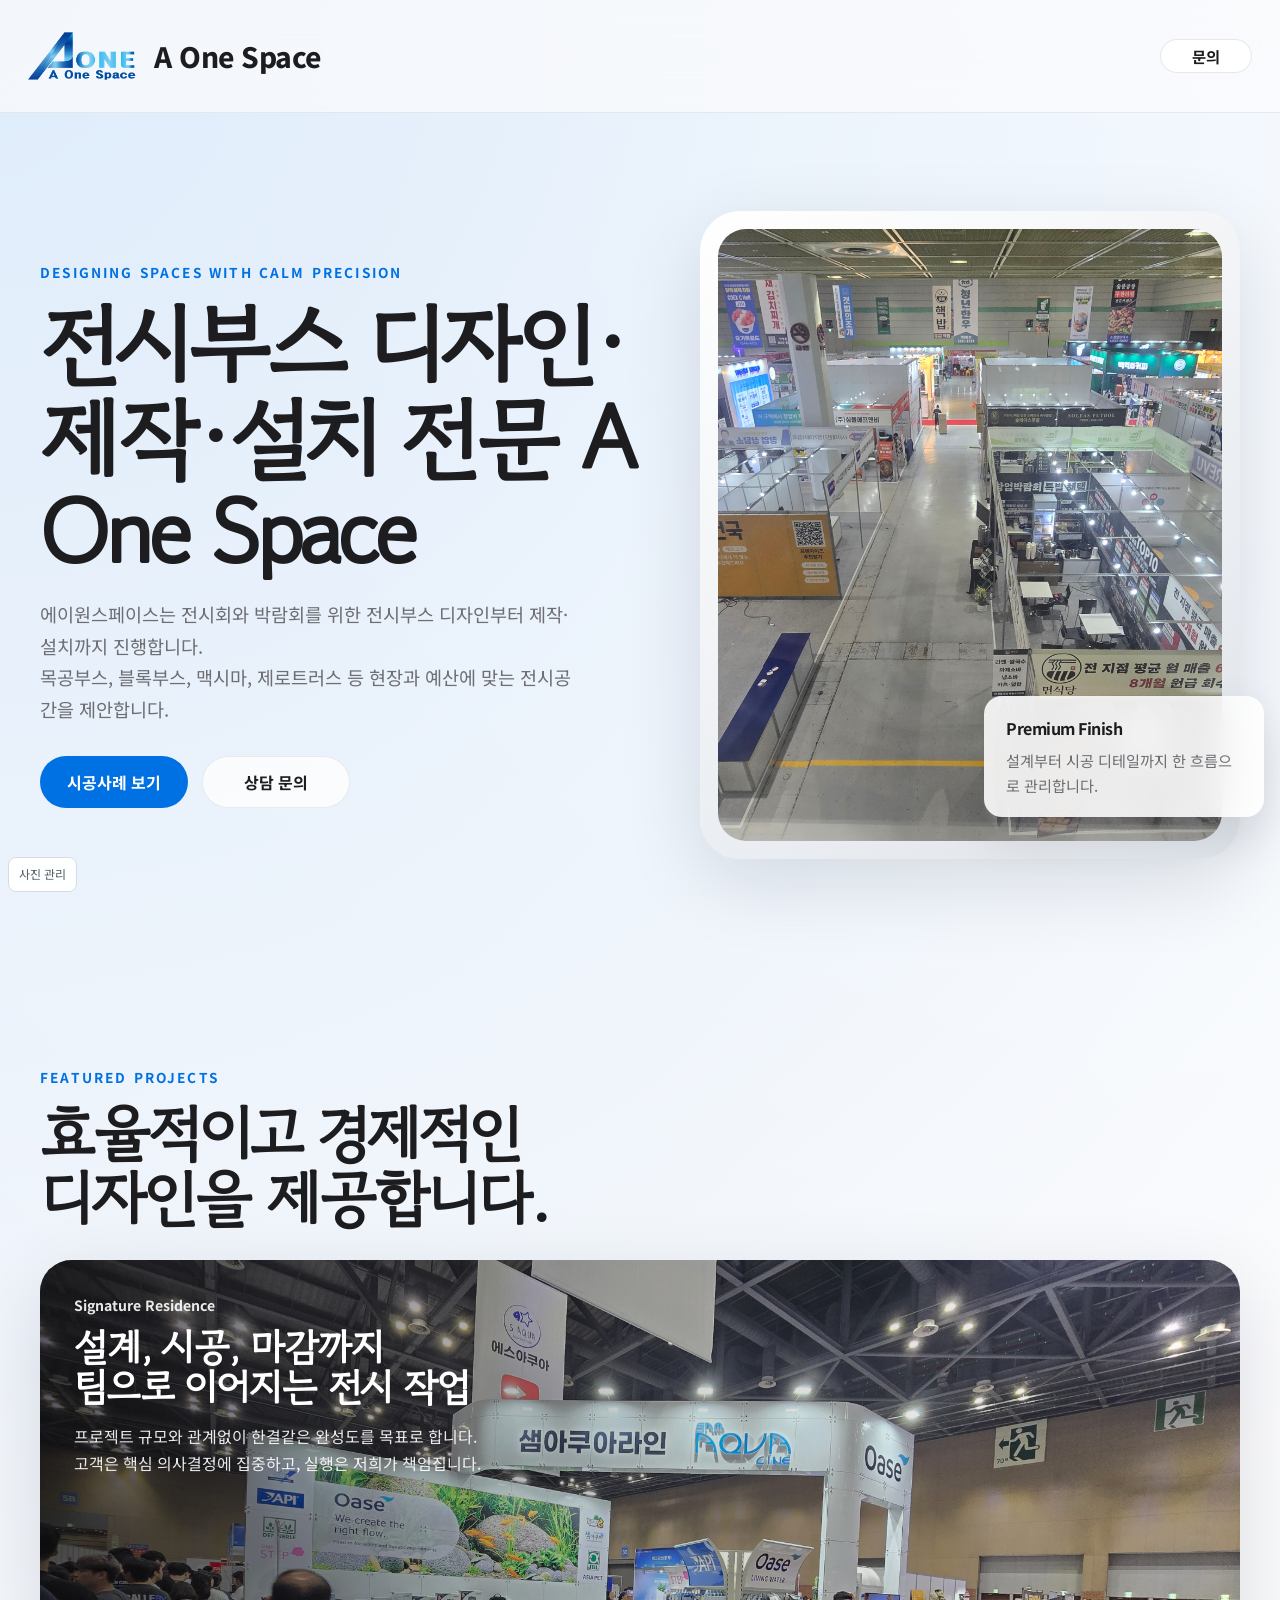
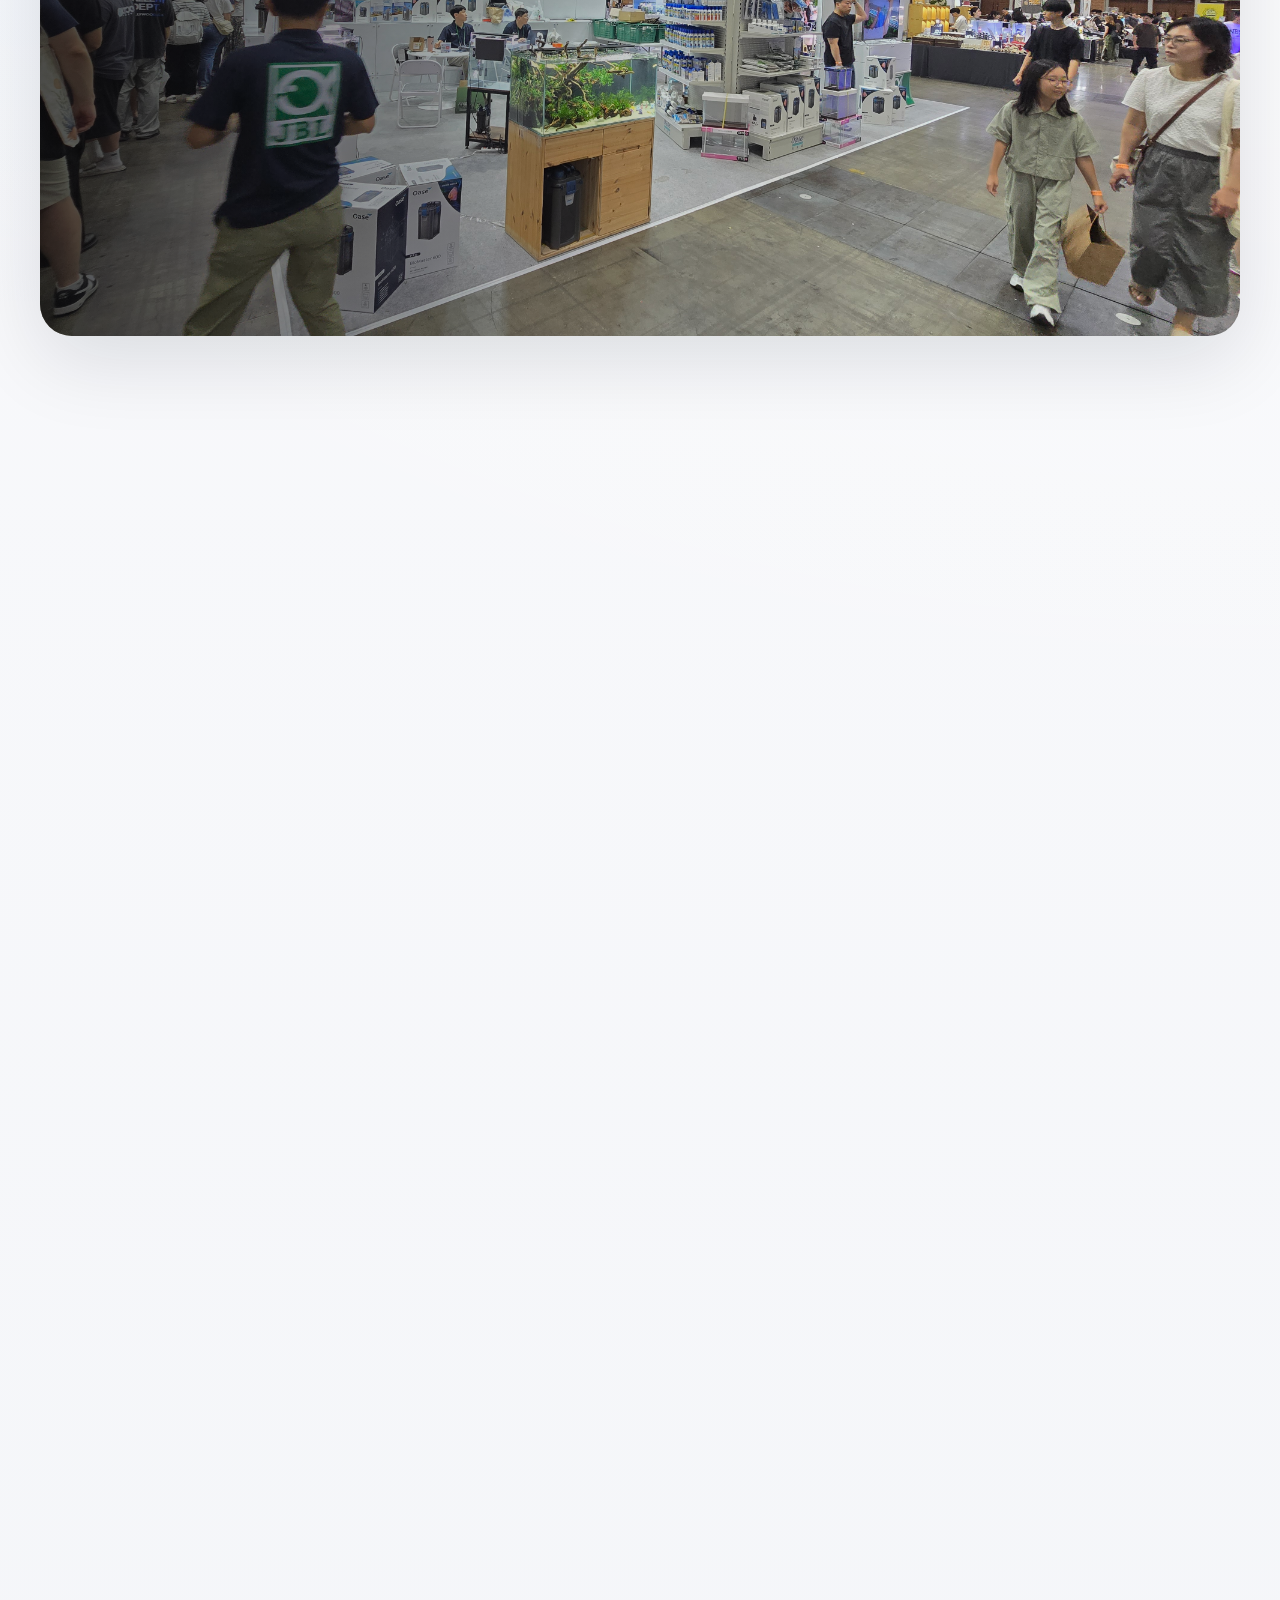
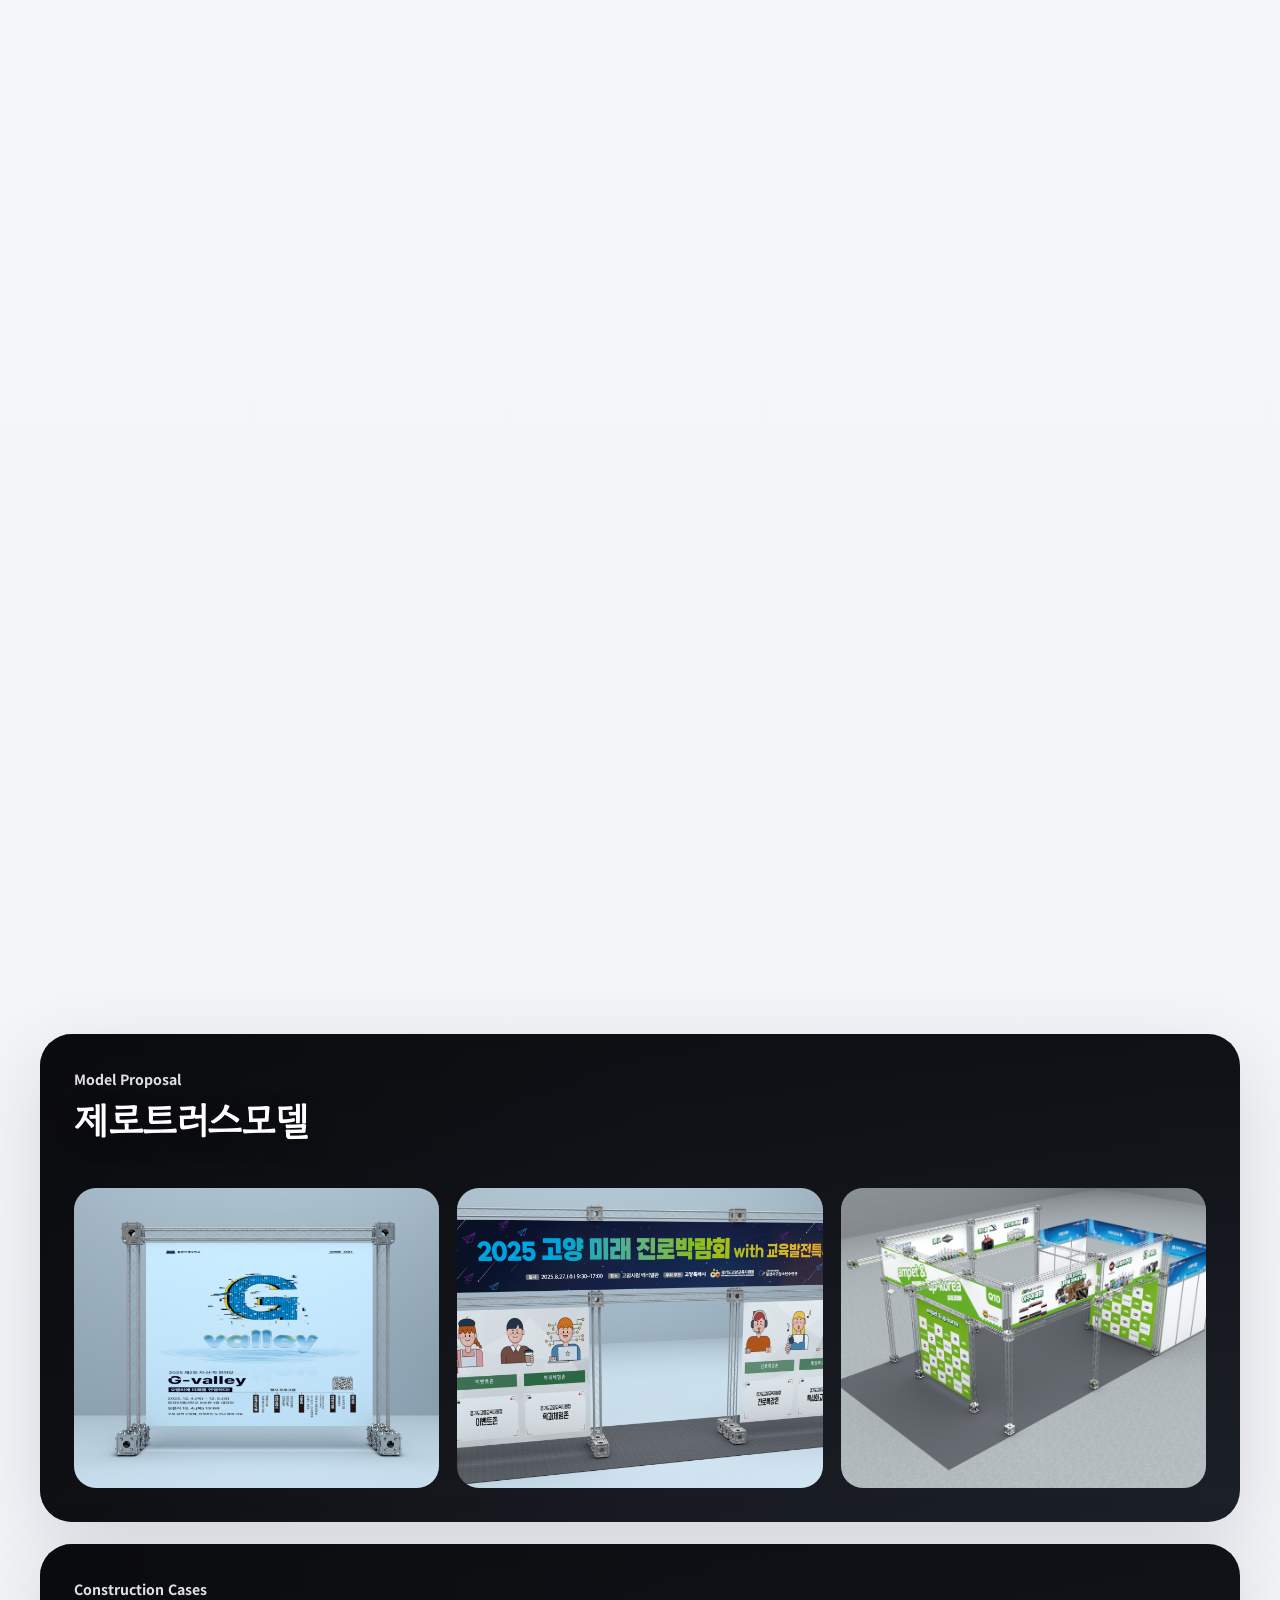
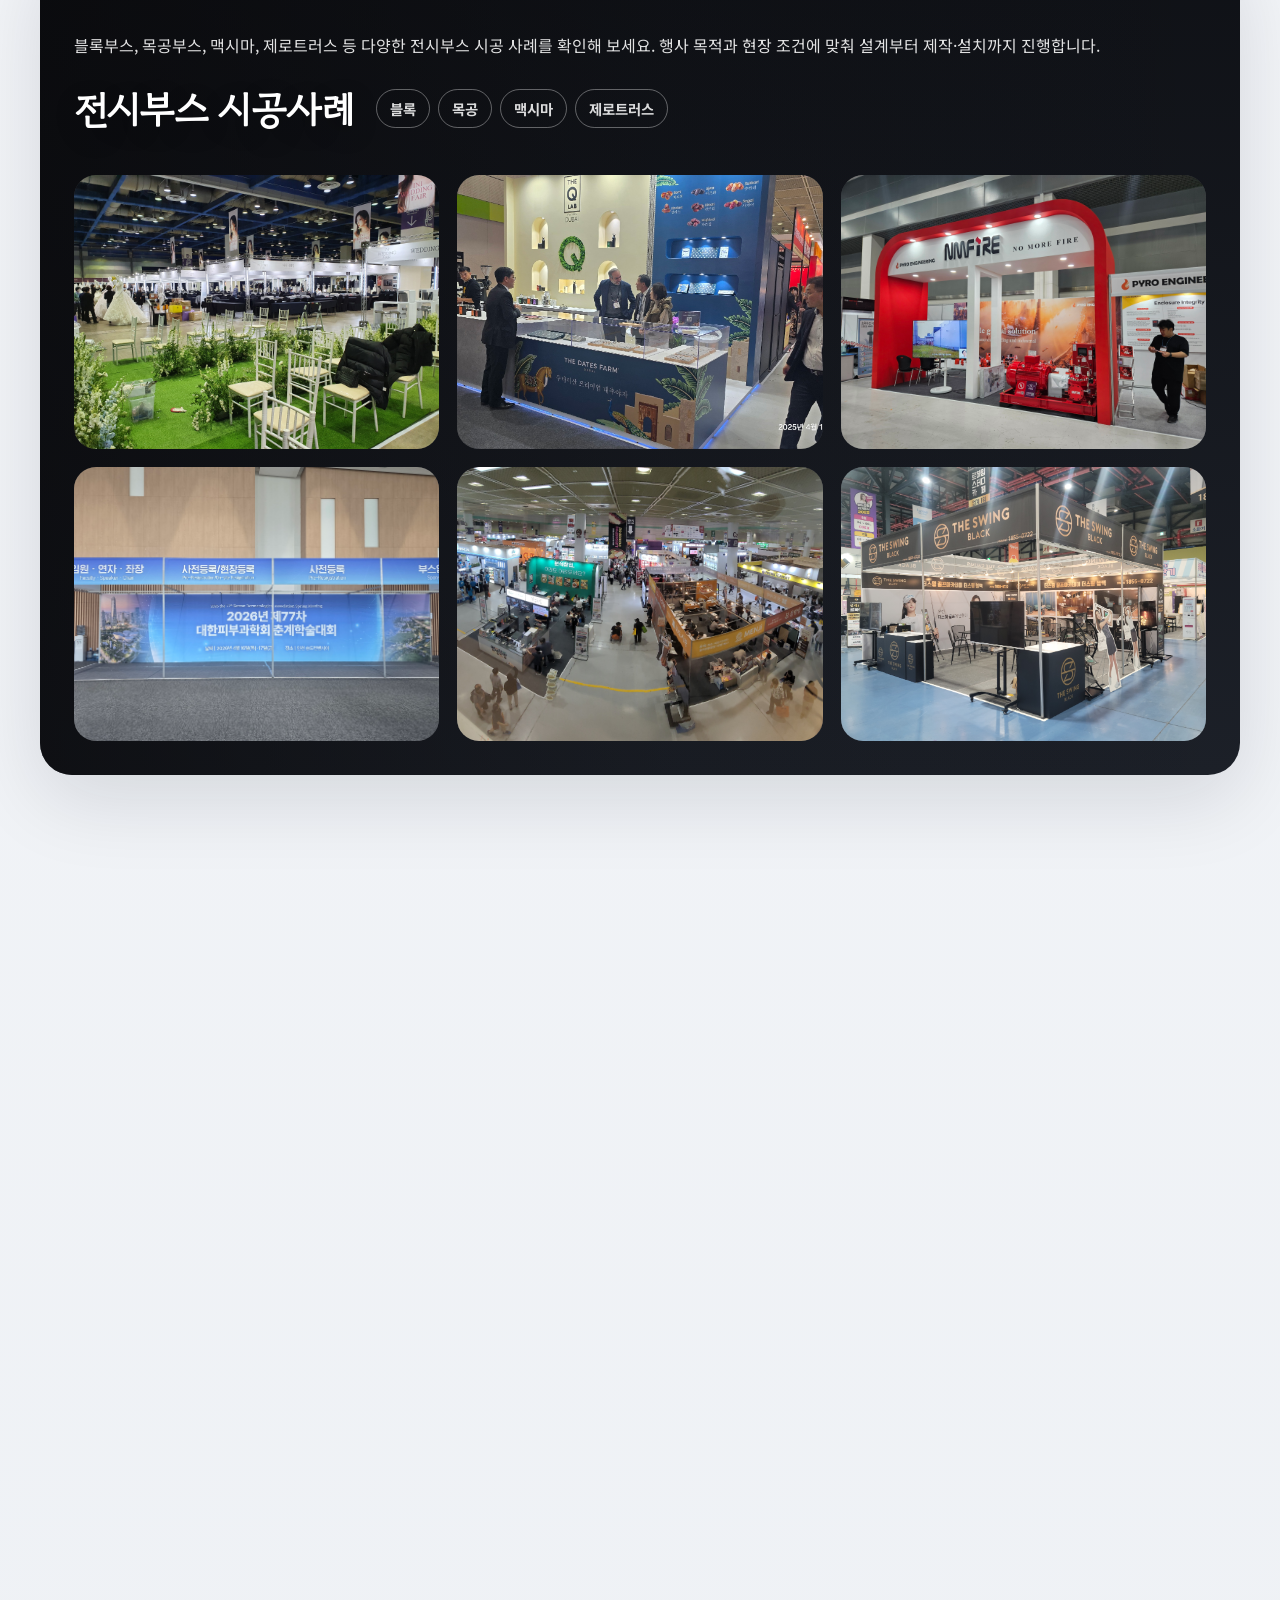
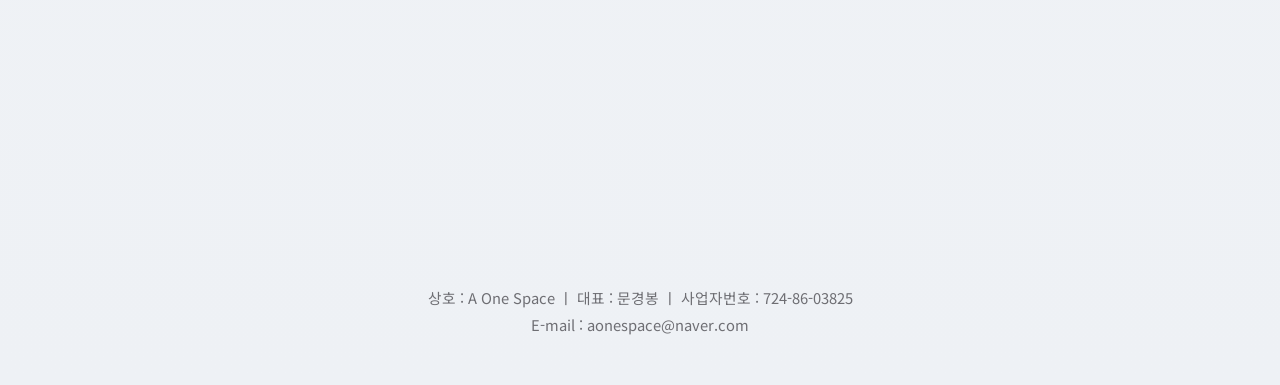
==== index.html @ b2498bc5 "Confirm inquiry submission and disable form CAPTCHA" ====
<!DOCTYPE html>
<html lang="ko">
<head>
  <meta charset="UTF-8">
  <meta name="viewport" content="width=device-width, initial-scale=1.0">
  <title>에이원스페이스 | 전시부스 디자인·제작·설치</title>
  <meta name="description" content="에이원스페이스(A One Space)는 전시회 부스 디자인부터 제작·설치까지 진행하는 전시디자인 전문업체입니다.">
  <meta name="robots" content="index, follow">
  <link rel="canonical" href="https://www.aonespace.co.kr/">
  <meta property="og:locale" content="ko_KR">
  <meta property="og:type" content="website">
  <meta property="og:title" content="에이원스페이스 | 전시부스 디자인·제작·설치">
  <meta property="og:description" content="전시회 부스 디자인부터 제작·설치까지 진행하는 전시디자인 전문업체입니다.">
  <meta property="og:url" content="https://www.aonespace.co.kr/">
  <meta property="og:image" content="https://www.aonespace.co.kr/images/%EC%B5%9C%EC%83%81%EB%8B%A8.jpg">
  <meta name="twitter:card" content="summary_large_image">
  <meta name="twitter:title" content="에이원스페이스 | 전시부스 디자인·제작·설치">
  <meta name="twitter:description" content="전시회 부스 디자인부터 제작·설치까지 진행하는 전시디자인 전문업체입니다.">
  <meta name="twitter:image" content="https://www.aonespace.co.kr/images/%EC%B5%9C%EC%83%81%EB%8B%A8.jpg">
  <script type="application/ld+json">
    {
      "@context": "https://schema.org",
      "@type": "Organization",
      "name": "에이원스페이스",
      "alternateName": "A One Space",
      "url": "https://www.aonespace.co.kr/",
      "description": "전시회 부스 디자인, 제작 및 설치를 제공하는 전시디자인 전문업체입니다.",
      "email": "aonespace@naver.com",
      "knowsAbout": ["전시부스 디자인", "전시부스 제작", "전시부스 설치", "목공부스", "블록부스", "맥시마 부스", "제로트러스"]
    }
  </script>
  <link rel="preconnect" href="https://fonts.googleapis.com">
  <link rel="preconnect" href="https://fonts.gstatic.com" crossorigin>
  <link href="https://fonts.googleapis.com/css2?family=Gowun+Dodum&family=Noto+Sans+KR:wght@400;500;700;800&display=swap" rel="stylesheet">
  <link rel="stylesheet" href="css/style.css">
</head>
<body>
  <div id="top"></div>

  <header class="site-header">
    <a href="#top" class="logo-wrap" aria-label="A One Space 홈으로 이동">
      <img src="images/logo.png" class="logo-img" alt="A One Space 로고">
      <span class="logo-text">A One Space</span>
    </a>
    <a href="#contact" class="header-contact-link">문의</a>
  </header>

  <main>
    <section class="hero" id="hero">
      <div class="hero-copy reveal">
        <p class="eyebrow">Designing spaces with calm precision</p>
        <h1>전시부스 디자인·제작·설치 전문 A One Space</h1>
        <p class="hero-text">
          에이원스페이스는 전시회와 박람회를 위한 전시부스 디자인부터 제작·설치까지 진행합니다.<br>
          목공부스, 블록부스, 맥시마, 제로트러스 등 현장과 예산에 맞는 전시공간을 제안합니다.
        </p>
        <div class="hero-actions">
          <a href="#cases" class="button button-primary">시공사례 보기</a>
          <a href="#contact" class="button button-secondary">상담 문의</a>
        </div>
      </div>

      <div class="hero-visual reveal">
        <div class="device-frame">
          <img data-featured="hero" src="images/최상단.jpg" alt="A One Space 대표 공간 이미지">
        </div>
        <div class="floating-card">
          <strong>Premium Finish</strong>
          <span>설계부터 시공 디테일까지 한 흐름으로 관리합니다.</span>
        </div>
      </div>
    </section>

    <section class="highlight-showcase" id="highlights">
      <div class="showcase-head reveal">
        <p class="eyebrow">Featured projects</p>
        <h2>효율적이고 경제적인<br>디자인을 제공합니다.</h2>
      </div>

      <div class="showcase-grid">
        <article class="feature-card feature-card-large reveal">
          <div class="feature-copy">
            <p class="feature-label">Signature Residence</p>
            <h3>설계, 시공, 마감까지<br>팀으로 이어지는 전시 작업</h3>
            <p>
              프로젝트 규모와 관계없이 한결같은 완성도를 목표로 합니다.<br>
              고객은 핵심 의사결정에 집중하고, 실행은 저희가 책임집니다.
            </p>
          </div>
          <img data-featured="signature" src="images/img1.jpg" alt="A One Space 대표 프로젝트 이미지">
        </article>

        <article class="feature-card feature-card-large color-gallery-card construction-case-card reveal" id="cases">
          <div class="feature-copy">
            <p class="feature-label">Construction Cases</p>
            <div class="case-tabs" role="tablist" aria-label="시공 방식 선택">
              <button class="case-tab" type="button" role="tab" aria-selected="false" data-case-tab="block">블록</button>
              <button class="case-tab" type="button" role="tab" aria-selected="false" data-case-tab="woodwork">목공</button>
              <button class="case-tab" type="button" role="tab" aria-selected="false" data-case-tab="maxima">맥시마</button>
              <button class="case-tab" type="button" role="tab" aria-selected="false" data-case-tab="zero-truss">제로트러스</button>
            </div>
            <h3>전시부스 시공사례</h3>
            <p class="seo-description">블록부스, 목공부스, 맥시마, 제로트러스 등 다양한 전시부스 시공 사례를 확인해 보세요. 행사 목적과 현장 조건에 맞춰 설계부터 제작·설치까지 진행합니다.</p>
          </div>

          <div class="case-gallery is-active" data-case-panel="all" role="tabpanel">
            <div class="color-gallery" data-photos="case-all" aria-label="시공 사례 이미지 목록">
              <div class="color-tile image-tile"><img src="images/시공사례/트러스플래너존.jpg" alt="트러스플래너존 시공 사례 이미지"></div>
              <div class="color-tile image-tile"><img src="images/시공사례/인덱스홀딩.jpg" alt="인덱스홀딩 시공 사례 이미지"></div>
              <div class="color-tile image-tile"><img src="images/시공사례/파이로엔지니어링.jpg" alt="파이로엔지니어링 시공 사례 이미지"></div>
              <div class="color-tile image-tile"><img src="images/시공사례/송도.jpg" alt="송도 시공 사례 이미지"></div>
              <div class="color-tile image-tile"><img src="images/시공사례/프랜차이즈창업.jpg" alt="프랜차이즈창업 시공 사례 이미지"></div>
              <div class="color-tile image-tile"><img src="images/시공사례/폼보드유포벽체.jpg" alt="폼보드유포벽체 시공 사례 이미지"></div>
            </div>
          </div>

          <div class="case-gallery" data-case-panel="block" role="tabpanel" hidden>
            <div class="color-gallery case-placeholder-gallery" data-photos="case-block" aria-label="블록 시공 사례 이미지 목록">
              <div class="color-tile image-tile"><img src="images/시공사례/블록/대아펌프.jpg" alt="대아펌프 블록 시공 사례 이미지"></div>
              <div class="color-tile image-tile"><img src="images/시공사례/블록/얌샘.jpg" alt="얌샘 블록 시공 사례 이미지"></div>
              <div class="color-tile image-tile"><img src="images/시공사례/블록/코사운드.jpg" alt="코사운드 블록 시공 사례 이미지"></div>
            </div>
          </div>

          <div class="case-gallery" data-case-panel="woodwork" role="tabpanel" hidden>
            <div class="color-gallery case-placeholder-gallery" data-photos="case-woodwork" aria-label="목공 시공 사례 이미지 목록">
              <div class="color-tile image-tile"><img src="images/시공사례/목공/아전펌프.jpg" alt="아전펌프 목공 시공 사례 이미지"></div>
              <div class="color-tile image-tile"><img src="images/시공사례/목공/파이로엔지니어링.jpg" alt="파이로엔지니어링 목공 시공 사례 이미지"></div>
              <div class="color-tile image-tile"><img src="images/시공사례/목공/인덱스.jpg" alt="인덱스 목공 시공 사례 이미지"></div>
              <div class="color-tile image-tile"><img src="images/시공사례/목공/한방유비스.jpg" alt="한방유비스 목공 시공 사례 이미지"></div>
            </div>
          </div>

          <div class="case-gallery" data-case-panel="maxima" role="tabpanel" hidden>
            <div class="color-gallery case-placeholder-gallery" data-photos="case-maxima" aria-label="맥시마 시공 사례 이미지 목록">
              <div class="color-tile image-tile"><img src="images/시공사례/맥시마/맥시마 국제식품전.JPG" alt="맥시마 국제식품전 시공 사례 이미지"></div>
              <div class="color-tile image-tile"><img src="images/시공사례/맥시마/맥시마라이팅 20230516_193051.jpg" alt="맥시마 라이팅 시공 사례 이미지"></div>
            </div>
          </div>

          <div class="case-gallery" data-case-panel="zero-truss" role="tabpanel" hidden>
            <div class="color-gallery case-placeholder-gallery" data-photos="case-zero-truss" aria-label="제로트러스 시공 사례 이미지 목록">
              <div class="color-tile image-tile"><img src="images/시공사례/제로트러스/트러스플래너존 20210226_202205.jpg" alt="트러스 플래너존 시공 사례 이미지"></div>
              <div class="color-tile image-tile"><img src="images/시공사례/제로트러스/웨딩박람회 전경 20220709_130716.jpg" alt="웨딩박람회 전경 시공 사례 이미지"></div>
              <div class="color-tile image-tile"><img src="images/시공사례/제로트러스/에이엠펫.jpg" alt="에이엠펫 제로트러스 시공 사례 이미지"></div>
              <div class="color-tile image-tile"><img src="images/시공사례/제로트러스/20260717_194215.jpg" alt="제로트러스 시공 사례 이미지"></div>
            </div>
          </div>
        </article>

        <article class="feature-card feature-card-large color-gallery-card model-gallery-card reveal">
          <div class="feature-copy">
            <p class="feature-label">Model Proposal</p>
            <h3>기본부스모델</h3>
          </div>
          <div class="color-gallery" data-photos="model-basic" aria-label="모델 시안 이미지 목록">
            <div class="color-tile image-tile">
              <img src="images/기본부스모델/기본부스-1.jpg" alt="모델 시안 예시 이미지">
              <span class="model-caption">모델1</span>
            </div>
            <div class="color-tile image-tile">
              <img src="images/기본부스모델/기본부스-2.jpg" alt="모델 시안 예시 이미지">
              <span class="model-caption">모델2</span>
            </div>
             <div class="color-tile image-tile">
                <img src="images/기본부스모델/기본부스-3.jpg" alt="모델 시안 예시 이미지">
                <span class="model-caption">모델3</span>
            </div>
          </div>
        </article>

        <article class="feature-card feature-card-large color-gallery-card model-gallery-card model-placeholder-card reveal">
          <div class="feature-copy">
            <p class="feature-label">Model Proposal</p>
            <h3>블록모델</h3>
          </div>
          <div class="color-gallery" data-photos="model-block" aria-label="블록모델 이미지 목록">
            <div class="color-tile image-tile"><img src="images/블록/대아.png" alt="대아 블록모델 이미지"></div>
            <div class="color-tile image-tile"><img src="images/블록/더픽트.jpg" alt="더픽트 블록모델 이미지"></div>
            <div class="color-tile image-tile"><img src="images/블록/샘아쿠아.jpg" alt="샘아쿠아 블록모델 이미지"></div>
            <div class="color-tile image-tile"><img src="images/블록/소다미디어.jpg" alt="소다미디어 블록모델 이미지"></div>
            <div class="color-tile image-tile"><img src="images/블록/드림오션.jpg" alt="드림오션 블록모델 이미지"></div>
            <div class="color-tile image-tile"><img src="images/블록/소다.jpg" alt="소다 블록모델 이미지"></div>
          </div>
        </article>

        <article class="feature-card feature-card-large color-gallery-card model-gallery-card model-placeholder-card reveal">
          <div class="feature-copy">
            <p class="feature-label">Model Proposal</p>
            <h3>목공모델</h3>
          </div>
          <div class="color-gallery woodwork-model-gallery" data-photos="model-woodwork" aria-label="목공모델 이미지 목록">
            <div class="color-tile image-tile"><img src="images/목공/아전.png" alt="아전 목공모델 이미지"></div>
            <div class="color-tile image-tile"><img src="images/목공/인덱스.png" alt="인덱스 목공모델 이미지"></div>
            <div class="color-tile image-tile"><img src="images/목공/한방유비스.png" alt="한방유비스 목공모델 이미지"></div>
          </div>
        </article>

        <article class="feature-card feature-card-large color-gallery-card model-gallery-card model-placeholder-card reveal">
          <div class="feature-copy">
            <p class="feature-label">Model Proposal</p>
            <h3>맥시마모델</h3>
          </div>
          <div class="color-gallery" data-photos="model-maxima" aria-label="맥시마모델 이미지 목록">
            <div class="color-tile image-tile"><img src="images/맥시마/맥시마부스.jpg" alt="맥시마 모델 이미지"></div>
            <div class="color-tile image-tile"><img src="images/맥시마/춘천.png" alt="춘천 맥시마 모델 이미지"></div>
            <div class="color-tile image-tile"><img src="images/맥시마/소방전.png" alt="소방전 맥시마 모델 이미지"></div>
          </div>
        </article>

        <article class="feature-card feature-card-large color-gallery-card model-gallery-card model-placeholder-card reveal">
          <div class="feature-copy">
            <p class="feature-label">Model Proposal</p>
            <h3>제로트러스모델</h3>
          </div>
          <div class="color-gallery zero-truss-model-gallery" data-photos="model-zero-truss" aria-label="제로트러스모델 이미지 목록">
            <div class="color-tile image-tile"><img src="images/제로트러스/트러스.png" alt="트러스 제로트러스모델 이미지"></div>
            <div class="color-tile image-tile"><img src="images/제로트러스/진록박람회.png" alt="진록박람회 제로트러스모델 이미지"></div>
            <div class="color-tile image-tile"><img src="images/제로트러스/유피코리아.png" alt="유피코리아 제로트러스모델 이미지"></div>
          </div>
        </article>
      </div>
    </section>

    <section class="contact-section" id="contact">
      <div class="contact-card reveal">
        <p class="eyebrow">Contact</p>
        <h2>프로젝트 문의</h2>
        <p>필요한 내용을 남겨주시면 확인 후 연락드릴 수 있도록 문의 폼을 준비했습니다.</p>
        <form class="contact-form" action="https://formsubmit.co/aonespace@naver.com" method="POST">
          <input type="hidden" name="_subject" value="A One Space 홈페이지 문의">
          <input type="hidden" name="_template" value="table">
          <input type="hidden" name="_captcha" value="false">
          <input type="text" name="_honey" class="hidden-field" tabindex="-1" autocomplete="off">

          <label class="form-field">
            <span>성함</span>
            <input type="text" name="name" placeholder="성함을 입력해 주세요" required>
          </label>

          <label class="form-field">
            <span>이메일</span>
            <input type="email" name="email" placeholder="답변받을 이메일을 입력해 주세요" required>
          </label>

          <label class="form-field">
            <span>문의 내용</span>
            <textarea name="message" rows="6" required>
행 사 명   : 
장      소  : 
설 치 일   : 
철 거 일   : 
모델타입  : 
설치수량  : 
 </textarea>
          </label>

          <button type="submit" class="button button-primary submit-button">문의 남기기</button>
          <p class="form-status">제출 후 메일 전송이 진행됩니다.</p>
        </form>
      </div>
    </section>
  </main>

  <footer class="site-footer">
    <p>상호 : A One Space ㅣ 대표 : 문경봉 ㅣ 사업자번호 : 724-86-03825</p>
    <p>E-mail : aonespace@naver.com</p>
  </footer>

  <a class="photo-admin-link" href="admin/">사진 관리</a>

  <div class="lightbox" id="lightbox" aria-hidden="true">
    <button class="lightbox-nav lightbox-prev" type="button" aria-label="이전 이미지">‹</button>
    <button class="lightbox-close" type="button" aria-label="확대 이미지 닫기">×</button>
    <img class="lightbox-image" id="lightbox-image" alt="">
    <button class="lightbox-nav lightbox-next" type="button" aria-label="다음 이미지">›</button>
  </div>

  <div class="case-viewer" id="case-viewer" aria-hidden="true">
    <div class="case-viewer-panel" role="dialog" aria-modal="true" aria-labelledby="case-viewer-title">
      <button class="case-viewer-close" type="button" aria-label="시공 방식 갤러리 닫기">×</button>
      <p class="case-viewer-label" id="case-viewer-title"></p>
      <div class="case-viewer-content">
        <img class="case-viewer-image" id="case-viewer-image" alt="" hidden>
        <div class="case-viewer-placeholder" id="case-viewer-placeholder"></div>
      </div>
      <div class="case-viewer-footer">
        <button class="case-viewer-nav" id="case-viewer-prev" type="button" aria-label="이전 사진">이전</button>
        <span class="case-viewer-count" id="case-viewer-count"></span>
        <button class="case-viewer-nav" id="case-viewer-next" type="button" aria-label="다음 사진">다음</button>
      </div>
    </div>
  </div>

  <script src="js/managed-photos.js"></script>
  <script src="js/script.js"></script>
</body>
</html>
---- css/style.css ----
:root {
  --bg: #f5f5f7;
  --surface: rgba(255, 255, 255, 0.72);
  --surface-strong: #ffffff;
  --text: #1d1d1f;
  --muted: #6e6e73;
  --line: rgba(29, 29, 31, 0.08);
  --accent: #0071e3;
  --accent-hover: #0077ed;
  --shadow: 0 24px 80px rgba(10, 18, 30, 0.12);
  --radius-xl: 32px;
  --radius-lg: 24px;
  --radius-md: 18px;
  --container: min(1200px, calc(100% - 32px));
}

* {
  box-sizing: border-box;
}

html {
  scroll-behavior: smooth;
}

body {
  margin: 0;
  font-family: "Noto Sans KR", sans-serif;
  color: var(--text);
  background:
    radial-gradient(circle at top left, rgba(0, 113, 227, 0.12), transparent 28%),
    radial-gradient(circle at top right, rgba(255, 255, 255, 0.9), transparent 35%),
    linear-gradient(180deg, #fbfbfd 0%, #eef1f5 100%);
}

img {
  display: block;
  max-width: 100%;
}

a {
  color: inherit;
  text-decoration: none;
}

.site-header {
  position: sticky;
  top: 0;
  z-index: 1000;
  width: 100%;
  display: flex;
  justify-content: space-between;
  align-items: center;
  padding: 2px clamp(12px, 2.3vw, 28px);
  backdrop-filter: blur(20px);
  background: rgba(251, 251, 253, 0.72);
  border-bottom: 1px solid var(--line);
}

.logo-wrap {
  display: inline-flex;
  align-items: center;
  gap: 18px;
  font-weight: 800;
  letter-spacing: -0.03em;
}

.logo-img {
  width: 108px;
  height: 108px;
  object-fit: contain;
}

.logo-text {
  font-size: 1.75rem;
}

.header-contact-link {
  display: inline-flex;
  align-items: center;
  justify-content: center;
  min-width: 92px;
  padding: 6px 14px;
  border-radius: 999px;
  background: rgba(255, 255, 255, 0.84);
  box-shadow: inset 0 0 0 1px rgba(29, 29, 31, 0.1);
  font-size: 0.96rem;
  font-weight: 700;
  transition: transform 180ms ease, background-color 180ms ease;
}

.header-contact-link:hover,
.header-contact-link:focus-visible {
  transform: translateY(-1px);
  background: #ffffff;
}

main {
  overflow: hidden;
}

.hero,
.highlight-showcase,
.contact-section {
  width: var(--container);
  margin: 0 auto;
}

.hero {
  min-height: calc(100vh - 56px);
  display: grid;
  grid-template-columns: 1.05fr 0.95fr;
  align-items: center;
  gap: clamp(32px, 5vw, 64px);
  padding: clamp(48px, 8vw, 96px) 0;
}

.eyebrow {
  margin: 0 0 14px;
  font-size: 0.85rem;
  font-weight: 700;
  text-transform: uppercase;
  letter-spacing: 0.16em;
  color: var(--accent);
}

.hero h1,
.section-copy h2,
.showcase-head h2,
.contact-card h2,
.feature-copy h3 {
  font-family: "Gowun Dodum", sans-serif;
  margin: 0;
  letter-spacing: -0.05em;
  line-height: 1.05;
}

.hero h1 {
  font-size: clamp(3rem, 7vw, 5.8rem);
}

.hero-text,
.feature-copy p,
.contact-card p {
  color: var(--muted);
  line-height: 1.7;
}

.hero-text {
  max-width: 540px;
  margin: 20px 0 0;
  font-size: clamp(1rem, 1.6vw, 1.16rem);
}

.hero-actions {
  display: flex;
  flex-wrap: wrap;
  gap: 14px;
  margin-top: 32px;
}

.button {
  display: inline-flex;
  align-items: center;
  justify-content: center;
  min-width: 148px;
  padding: 14px 22px;
  border-radius: 999px;
  font-weight: 700;
  transition: transform 180ms ease, background-color 180ms ease, color 180ms ease;
}

.button:hover,
.button:focus-visible {
  transform: translateY(-2px);
}

.button-primary {
  background: var(--accent);
  color: #fff;
}

.button-primary:hover,
.button-primary:focus-visible {
  background: var(--accent-hover);
}

.button-secondary {
  background: rgba(255, 255, 255, 0.75);
  box-shadow: inset 0 0 0 1px rgba(29, 29, 31, 0.08);
}

.hero-visual {
  position: relative;
}

.device-frame {
  padding: 18px;
  border-radius: 40px;
  background: linear-gradient(145deg, #ffffff 0%, #dfe4ea 100%);
  box-shadow: var(--shadow);
}

.device-frame img {
  width: 100%;
  height: min(68vh, 760px);
  object-fit: cover;
  border-radius: 28px;
}

.floating-card {
  position: absolute;
  right: -24px;
  bottom: 42px;
  max-width: 280px;
  padding: 20px 22px;
  border-radius: var(--radius-md);
  background: rgba(255, 255, 255, 0.88);
  backdrop-filter: blur(18px);
  box-shadow: 0 18px 45px rgba(20, 20, 30, 0.12);
}

.floating-card strong,
.feature-copy h3 {
  display: block;
  margin-bottom: 8px;
  letter-spacing: -0.03em;
}

.floating-card span {
  color: var(--muted);
  line-height: 1.6;
  font-size: 0.95rem;
}

.showcase-head h2,
.contact-card h2 {
  font-size: clamp(2.2rem, 4.8vw, 4.2rem);
}

.highlight-showcase {
  padding: clamp(64px, 10vw, 110px) 0;
}

.showcase-head {
  max-width: 820px;
  margin-bottom: 30px;
}

.showcase-grid {
  display: grid;
  grid-template-columns: repeat(2, 1fr);
  gap: 22px;
}

.feature-card {
  position: relative;
  min-height: 380px;
  display: flex;
  flex-direction: column;
  justify-content: space-between;
  overflow: hidden;
  border-radius: var(--radius-xl);
  background: var(--surface-strong);
  box-shadow: var(--shadow);
}

.feature-card-large {
  grid-column: span 2;
  min-height: 560px;
}

.feature-card img {
  width: 100%;
  height: 100%;
  min-height: 240px;
  object-fit: cover;
}

.feature-copy {
  position: relative;
  z-index: 1;
  padding: 34px;
}

.feature-card-large .feature-copy {
  position: absolute;
  top: 0;
  left: 0;
  max-width: 560px;
  color: #fff;
}

.feature-card-large::after {
  content: "";
  position: absolute;
  inset: 0;
  background: linear-gradient(90deg, rgba(8, 8, 10, 0.68) 0%, rgba(8, 8, 10, 0.18) 52%, rgba(8, 8, 10, 0) 100%);
}

.feature-label {
  margin: 0 0 8px;
  font-size: 0.88rem;
  font-weight: 700;
  color: var(--accent);
}

.feature-card-large .feature-label,
.feature-card-large .feature-copy p {
  color: rgba(255, 255, 255, 0.9);
}

.feature-copy h3 {
  margin: 0;
  font-size: clamp(1.55rem, 3vw, 2.5rem);
}

.color-gallery-card {
  scroll-margin-top: 120px;
  background: linear-gradient(180deg, #0f1116 0%, #1c2028 100%);
}

.model-gallery-card {
  order: 1;
  justify-content: flex-start;
  min-height: 250px;
}

.model-gallery-card .color-gallery {
  margin-top: 1px;
}

.woodwork-model-gallery {
  grid-template-columns: repeat(3, minmax(0, 1fr));
  padding: 1px 26px 28px;
}

.woodwork-model-gallery .color-tile,
.zero-truss-model-gallery .color-tile {
  height: 300px;
}

.woodwork-model-gallery .image-tile img,
.zero-truss-model-gallery .image-tile img {
  min-height: 0;
}

#cases {
  order: 2;
}

.color-gallery-card .feature-copy {
  position: relative;
  z-index: 2;
  max-width: 620px;
  color: #fff;
}

.color-gallery-card .feature-copy h3 {
  color: #fff;
  text-shadow: 0 8px 24px rgba(0, 0, 0, 0.28);
}

.construction-case-card .feature-copy {
  display: flex;
  align-items: center;
  flex-wrap: wrap;
  gap: 14px 22px;
  width: calc(100% - 68px);
  max-width: none;
}

.construction-case-card .feature-label {
  flex-basis: 100%;
  margin-bottom: 0;
}

.construction-case-card .feature-copy h3 {
  flex: 0 0 auto;
  margin: 0;
  order: 1;
}

.case-tabs {
  display: flex;
  flex-wrap: wrap;
  gap: 8px;
  order: 2;
}

.case-tab {
  border: 1px solid rgba(255, 255, 255, 0.35);
  border-radius: 999px;
  padding: 8px 13px;
  background: transparent;
  color: rgba(255, 255, 255, 0.85);
  font: inherit;
  font-size: 0.9rem;
  font-weight: 700;
  cursor: pointer;
  transition: background-color 180ms ease, color 180ms ease, border-color 180ms ease;
}

.case-tab:hover,
.case-tab:focus-visible,
.case-tab.is-active {
  border-color: #fff;
  background: #fff;
  color: #111214;
}

.case-gallery[hidden] {
  display: none;
}

.case-placeholder-gallery {
  margin-top: 0;
}

.case-placeholder {
  display: flex;
  align-items: center;
  justify-content: center;
  min-height: 160px;
  border: 1px dashed rgba(255, 255, 255, 0.38);
  border-radius: 22px;
  color: rgba(255, 255, 255, 0.58);
  font-weight: 700;
}

.case-viewer {
  position: fixed;
  inset: 0;
  z-index: 2100;
  display: none;
  align-items: center;
  justify-content: center;
  padding: 24px;
  background: rgba(7, 10, 16, 0.88);
}

.case-viewer.is-open {
  display: flex;
}

.case-viewer-panel {
  position: relative;
  width: min(920px, 100%);
  padding: clamp(24px, 5vw, 42px);
  border-radius: 28px;
  background: #171a20;
  box-shadow: 0 24px 80px rgba(0, 0, 0, 0.36);
}

.case-viewer-close {
  position: absolute;
  top: 16px;
  right: 16px;
  width: 42px;
  height: 42px;
  border: 0;
  border-radius: 999px;
  background: rgba(255, 255, 255, 0.12);
  color: #fff;
  font-size: 1.8rem;
  cursor: pointer;
}

.case-viewer-label {
  margin: 0 0 16px;
  color: #fff;
  font-family: "Gowun Dodum", sans-serif;
  font-size: clamp(1.5rem, 3vw, 2.2rem);
  font-weight: 700;
}

.case-viewer-content {
  display: flex;
  align-items: center;
  justify-content: center;
  aspect-ratio: 16 / 9;
  overflow: hidden;
  border-radius: 20px;
  background: #0d0f13;
}

.case-viewer-image {
  width: 100%;
  height: 100%;
  object-fit: contain;
}

.case-viewer-placeholder {
  color: rgba(255, 255, 255, 0.52);
  font-size: 1rem;
  font-weight: 700;
}

.case-viewer-footer {
  display: flex;
  align-items: center;
  justify-content: center;
  gap: 18px;
  margin-top: 20px;
}

.case-viewer-nav {
  min-width: 84px;
  padding: 10px 16px;
  border: 1px solid rgba(255, 255, 255, 0.35);
  border-radius: 999px;
  background: transparent;
  color: #fff;
  font: inherit;
  font-weight: 700;
  cursor: pointer;
}

.case-viewer-count {
  min-width: 52px;
  color: rgba(255, 255, 255, 0.7);
  text-align: center;
}

.color-gallery-card .feature-label,
.color-gallery-card .feature-copy p {
  color: rgba(255, 255, 255, 0.88);
}

.color-gallery {
  position: relative;
  z-index: 1;
  display: grid;
  grid-template-columns: repeat(3, minmax(0, 1fr));
  gap: 18px;
  padding: 12px 34px 34px;
  margin-top: auto;
}

.color-tile {
  overflow: hidden;
  min-height: 160px;
  border-radius: 22px;
  box-shadow: inset 0 0 0 1px rgba(255, 255, 255, 0.16);
}

.image-tile img {
  width: 100%;
  height: 100%;
  min-height: 160px;
  object-fit: cover;
}

.color-red {
  background: #ff3b30;
}

.color-orange {
  background: #ff9500;
}

.color-yellow {
  background: #ffd60a;
}

.color-green {
  background: #34c759;
}

.color-blue {
  background: #0a84ff;
}

.color-navy {
  background: #243b85;
}

.contact-section {
  padding-bottom: 100px;
}

.contact-card {
  padding: clamp(36px, 7vw, 64px);
  border-radius: var(--radius-xl);
  background: linear-gradient(135deg, #ffffff 0%, #eef4ff 100%);
  box-shadow: var(--shadow);
  text-align: center;
}

.contact-card p {
  max-width: 720px;
  margin: 18px auto 0;
}

.contact-form {
  max-width: 760px;
  margin: 34px auto 0;
  text-align: left;
}

.form-field {
  display: block;
  margin-bottom: 18px;
}

.hidden-field {
  display: none;
}

.form-field span {
  display: block;
  margin-bottom: 10px;
  font-size: 0.95rem;
  font-weight: 700;
  color: var(--text);
}

.form-field input,
.form-field textarea {
  width: 100%;
  border: 1px solid rgba(29, 29, 31, 0.12);
  border-radius: 18px;
  padding: 16px 18px;
  font: inherit;
  color: var(--text);
  background: rgba(255, 255, 255, 0.92);
  transition: border-color 180ms ease, box-shadow 180ms ease;
}

.form-field textarea {
  resize: vertical;
  min-height: 150px;
}

.form-field input:focus,
.form-field textarea:focus {
  outline: none;
  border-color: rgba(0, 113, 227, 0.5);
  box-shadow: 0 0 0 4px rgba(0, 113, 227, 0.12);
}

.submit-button {
  margin-top: 10px;
}

.form-status {
  min-height: 24px;
  margin-top: 16px;
  font-size: 0.95rem;
  font-weight: 600;
  color: var(--accent);
}

.site-footer {
  padding: 30px 16px 44px;
  color: var(--muted);
  text-align: center;
  font-size: 0.92rem;
}

.site-footer p {
  margin: 6px 0;
}

.photo-admin-link {
  position: fixed;
  left: max(8px, env(safe-area-inset-left));
  bottom: max(8px, env(safe-area-inset-bottom));
  z-index: 100;
  padding: 8px 10px;
  border: 1px solid #d8dce2;
  border-radius: 8px;
  background: rgba(255, 255, 255, 0.94);
  color: #555d68;
  font-size: 12px;
  line-height: 1.4;
  text-decoration: none;
}

.photo-admin-link:hover,
.photo-admin-link:focus-visible {
  color: #005bb5;
  border-color: #005bb5;
}

.image-tile {
  position: relative;
  cursor: zoom-in;
}

.model-caption {
  position: absolute;
  top: 12px;
  left: 12px;
  z-index: 1;
  padding: 5px 9px;
  border-radius: 999px;
  background: rgba(0, 0, 0, 0.62);
  color: #fff;
  font-size: 0.78rem;
  font-weight: 700;
}

.model-placeholder {
  display: flex;
  align-items: center;
  justify-content: center;
  background: linear-gradient(135deg, #ffffff 0%, #edf0f3 100%);
  color: #7b828c;
  font-size: 0.9rem;
  font-weight: 700;
}

.lightbox {
  position: fixed;
  inset: 0;
  z-index: 2000;
  display: none;
  align-items: center;
  justify-content: center;
  padding: 28px;
  background: rgba(7, 10, 16, 0.88);
}

.lightbox.is-open {
  display: flex;
}

.lightbox-image {
  max-width: min(92vw, 1400px);
  max-height: 88vh;
  border-radius: 24px;
  box-shadow: 0 24px 80px rgba(0, 0, 0, 0.35);
}

.lightbox-nav,
.lightbox-close {
  display: inline-flex;
  align-items: center;
  justify-content: center;
  position: absolute;
  width: 48px;
  height: 48px;
  border: 0;
  border-radius: 999px;
  background: rgba(255, 255, 255, 0.16);
  color: #fff;
  font-size: 2rem;
  line-height: 1;
  cursor: pointer;
}

.lightbox-close {
  top: 22px;
  right: 22px;
}

.lightbox-nav {
  top: 50%;
  transform: translateY(-50%);
}

.lightbox-prev {
  left: 22px;
}

.lightbox-next {
  right: 22px;
}

.lightbox-nav.is-hidden {
  display: none;
}

.reveal {
  opacity: 0;
  transform: translateY(36px);
  transition: opacity 700ms ease, transform 700ms ease;
}

.reveal.is-visible {
  opacity: 1;
  transform: translateY(0);
}

@media (max-width: 960px) {
  .hero,
  .showcase-grid {
    grid-template-columns: 1fr;
  }

  .hero {
    min-height: auto;
    padding-top: 40px;
  }

  .hero-copy {
    order: 1;
  }

  .hero-visual {
    order: 2;
  }

  .floating-card {
    right: 16px;
    bottom: 18px;
  }

  .feature-card-large {
    grid-column: auto;
    min-height: 460px;
  }

  .color-gallery {
    grid-template-columns: repeat(2, minmax(0, 1fr));
  }
}

@media (max-width: 720px) {
  .woodwork-model-gallery {
    grid-template-columns: repeat(2, minmax(0, 1fr));
  }

  .model-gallery-card .color-gallery {
    grid-template-columns: repeat(2, minmax(0, 1fr));
  }

  .model-gallery-card .color-tile {
    height: auto !important;
    min-height: 160px;
  }

  .model-gallery-card .image-tile img {
    height: auto !important;
    min-height: 160px !important;
  }

  .woodwork-model-gallery .color-tile,
  .zero-truss-model-gallery .color-tile {
    height: auto !important;
  }

  .site-header {
    gap: 16px;
    padding: 2px 12px;
  }

  .lightbox {
    padding: 16px;
  }

  .lightbox-close {
    top: 14px;
    right: 14px;
  }

  .lightbox-prev {
    left: 14px;
  }

  .lightbox-next {
    right: 14px;
  }

  .header-contact-link {
    min-width: 82px;
    padding: 6px 10px;
    font-size: 0.9rem;
  }

  .logo-wrap {
    gap: 12px;
  }

  .logo-img {
    width: 84px;
    height: 84px;
  }

  .logo-text {
    font-size: 1.3rem;
  }

  .hero h1 {
    font-size: clamp(2.6rem, 13vw, 4rem);
  }

  .feature-copy,
  .contact-card {
    padding-left: 22px;
    padding-right: 22px;
  }

  .color-gallery {
    gap: 12px;
    padding: 0 22px 22px;
  }

  .construction-case-card .feature-copy {
    width: calc(100% - 44px);
  }

  .case-tab {
    padding: 7px 11px;
    font-size: 0.82rem;
  }

  .color-tile {
    min-height: 120px;
    border-radius: 18px;
  }

  .case-placeholder {
    min-height: 120px;
    border-radius: 18px;
  }

  .image-tile img {
    min-height: 120px;
  }

  .device-frame {
    border-radius: 28px;
    padding: 12px;
  }

  .device-frame img {
    height: 440px;
    border-radius: 18px;
  }

  .floating-card {
    position: static;
    margin-top: 14px;
    max-width: none;
  }

  .contact-links {
    flex-direction: column;
    gap: 10px;
  }
}
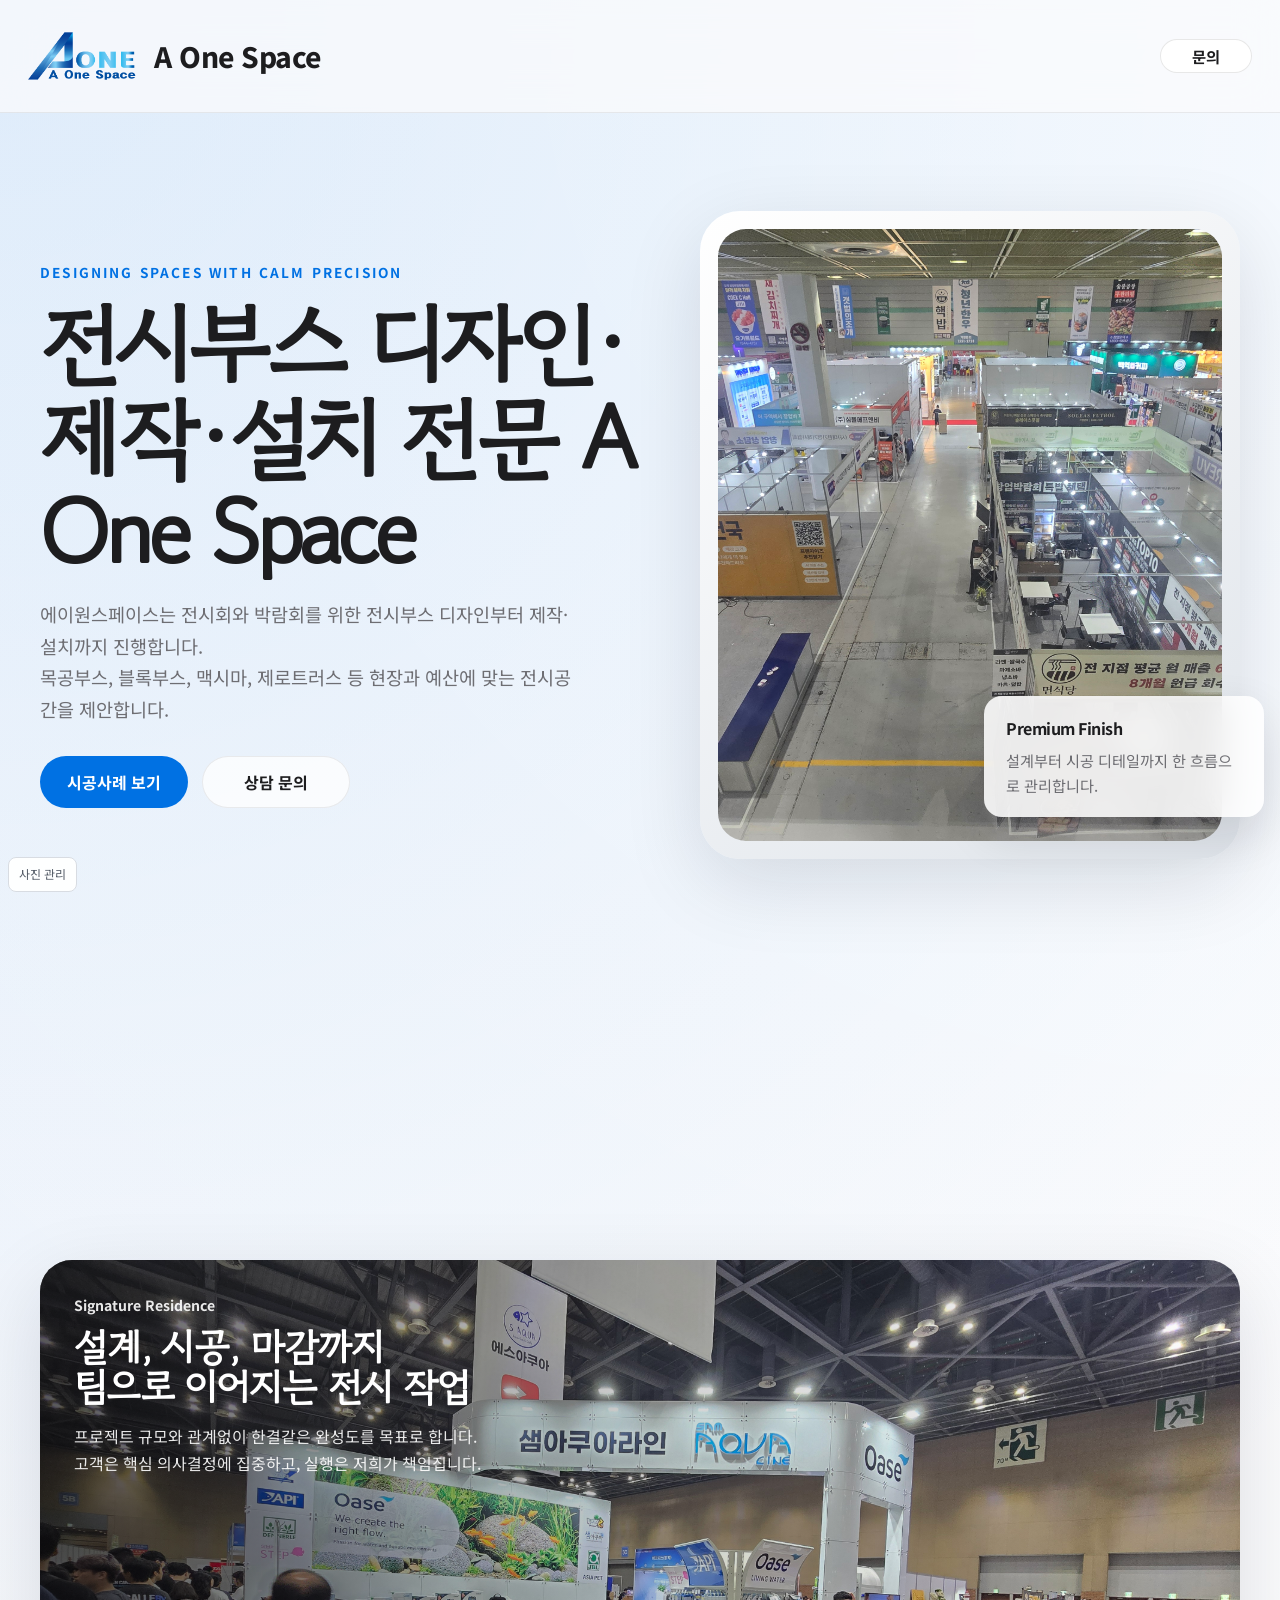
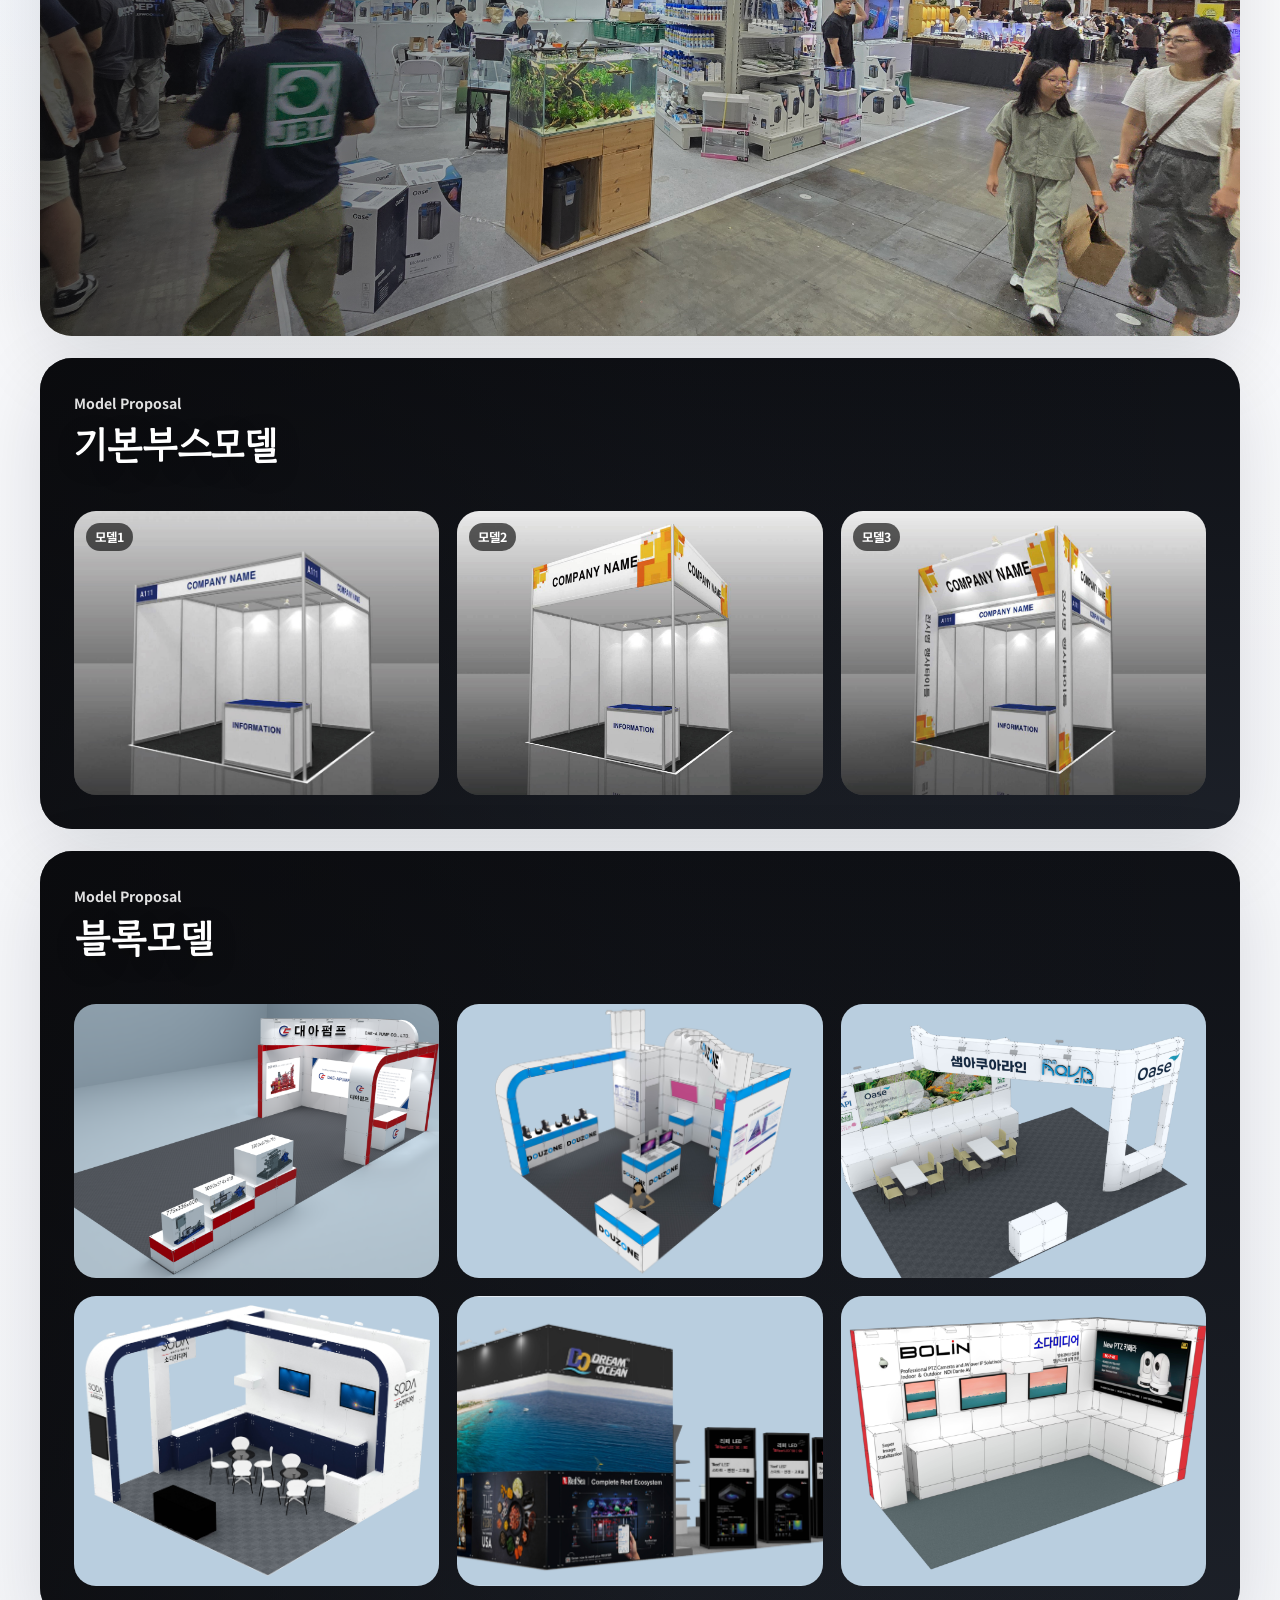
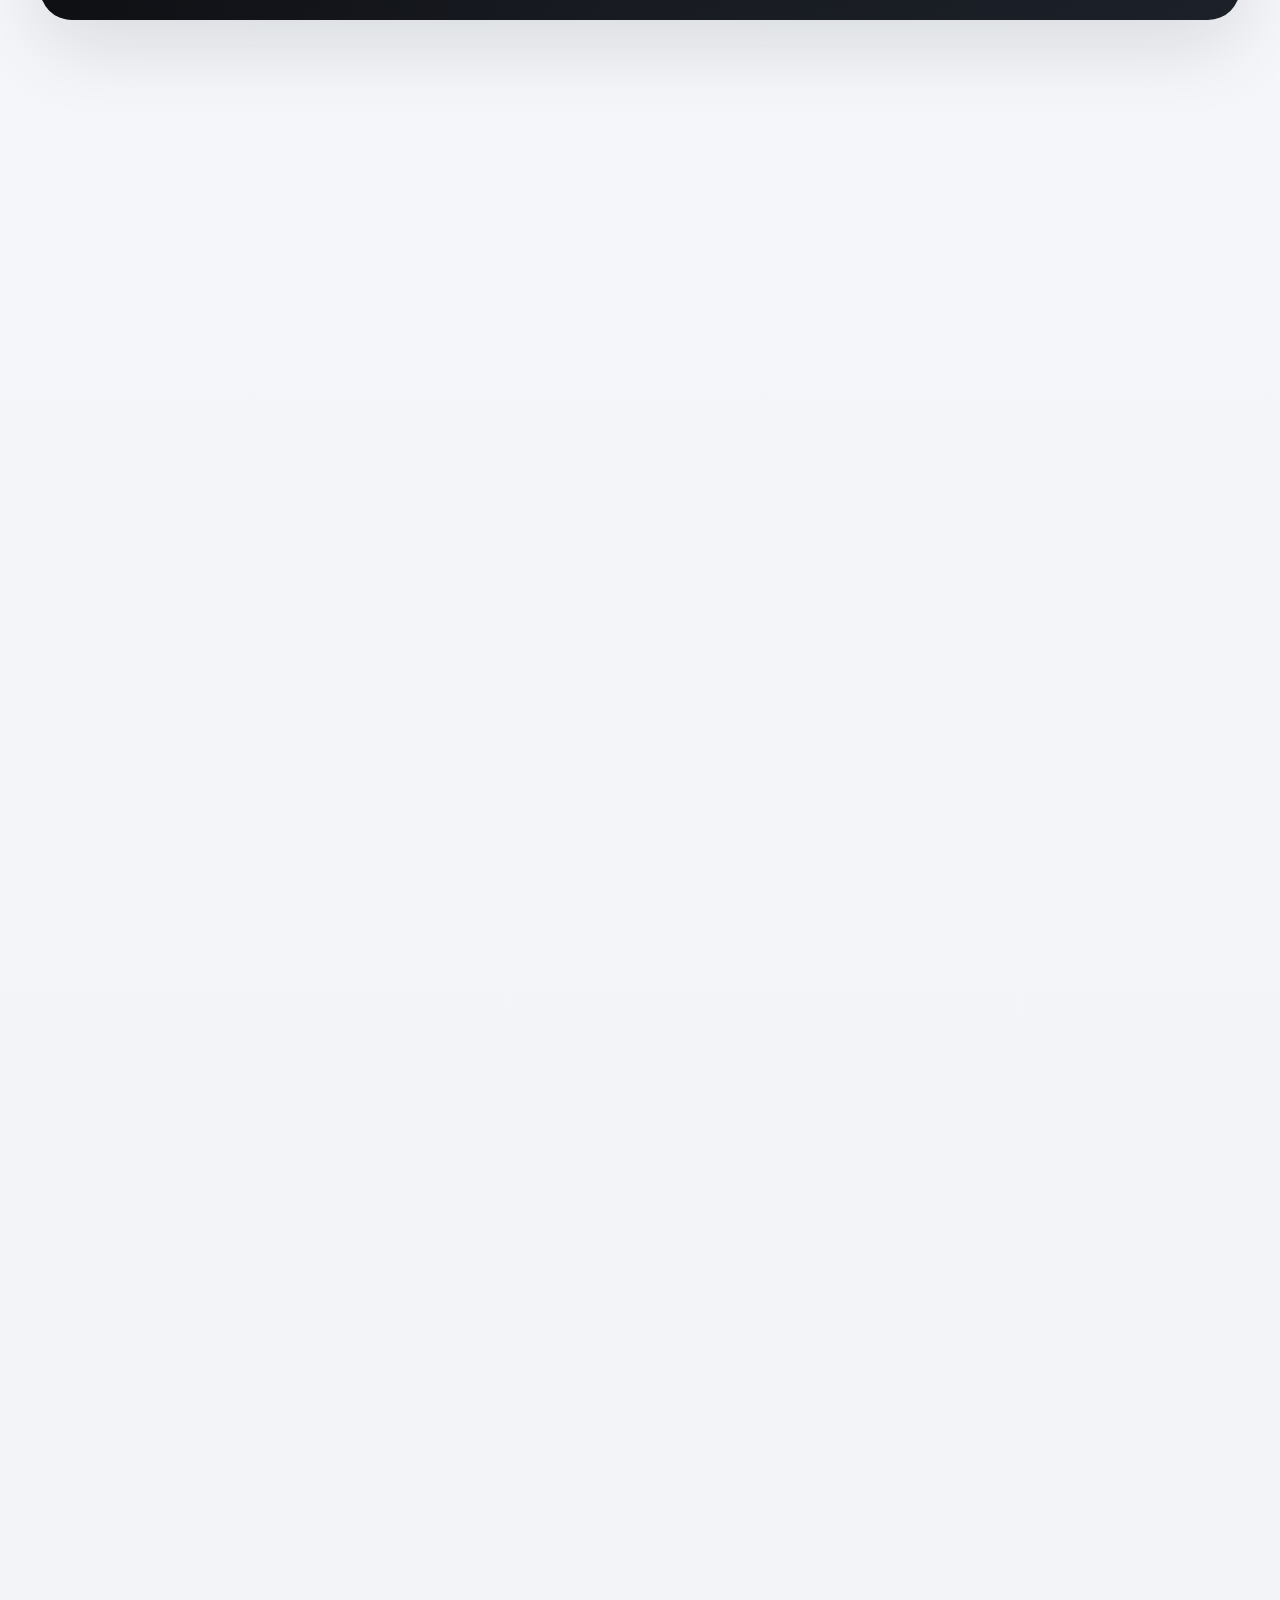
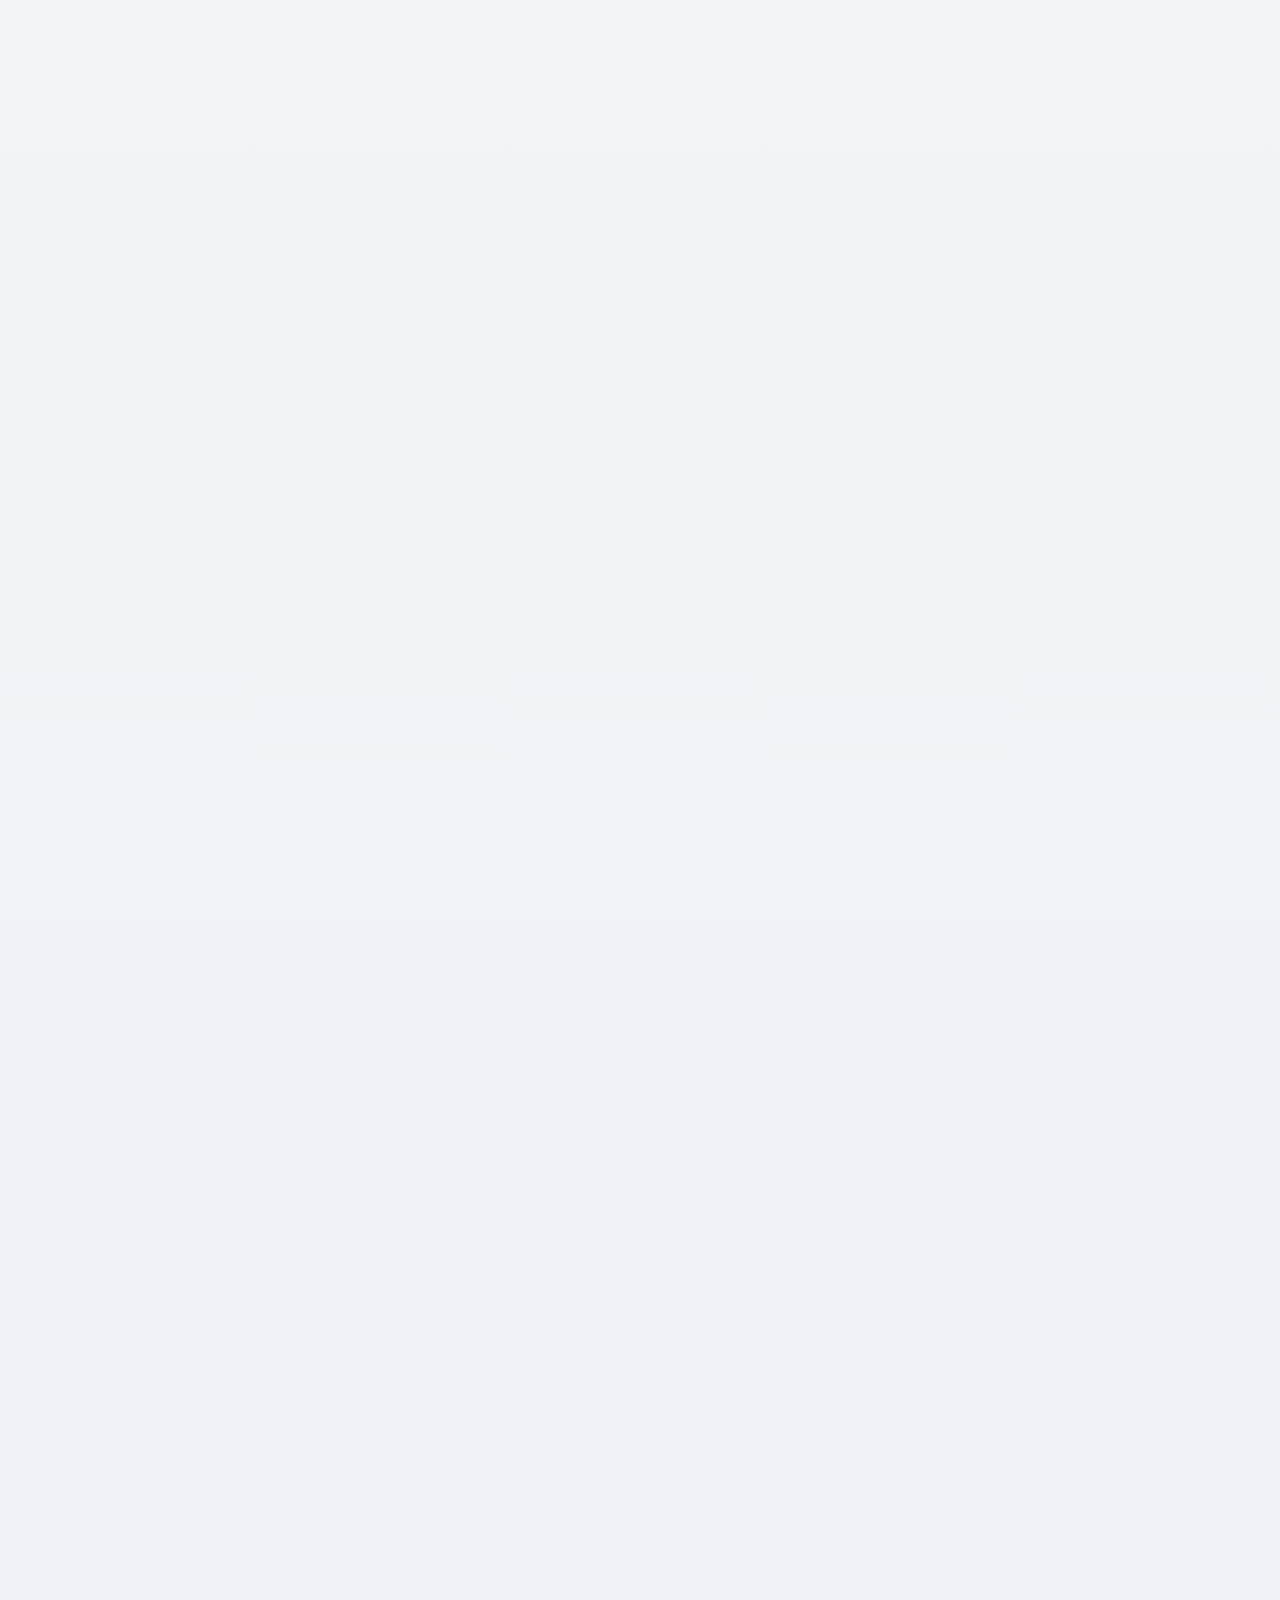
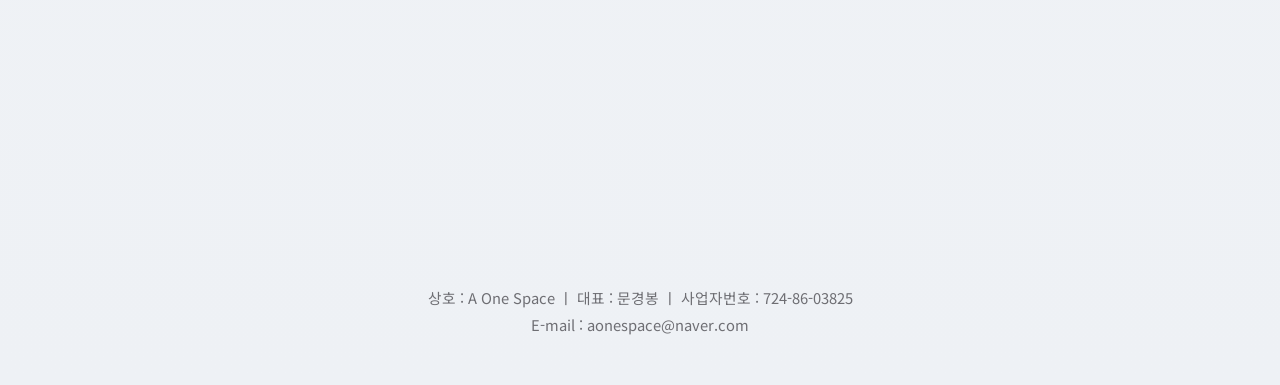
==== commit 27dc59c6: "Submit inquiries in place with AJAX feedback" ====
--- a/index.html
+++ b/index.html
@@ -256,7 +256,7 @@
           </label>
 
           <button type="submit" class="button button-primary submit-button">문의 남기기</button>
-          <p class="form-status">제출 후 메일 전송이 진행됩니다.</p>
+          <p class="form-status" role="status" aria-live="polite" aria-atomic="true">문의 접수 결과는 이 화면에 표시됩니다.</p>
         </form>
       </div>
     </section>
--- a/css/style.css
+++ b/css/style.css
@@ -642,6 +642,15 @@
   margin-top: 10px;
 }
 
+.submit-button:disabled {
+  opacity: 0.65;
+  cursor: wait;
+}
+
+.form-status[data-state="error"] {
+  color: #b42318;
+}
+
 .form-status {
   min-height: 24px;
   margin-top: 16px;
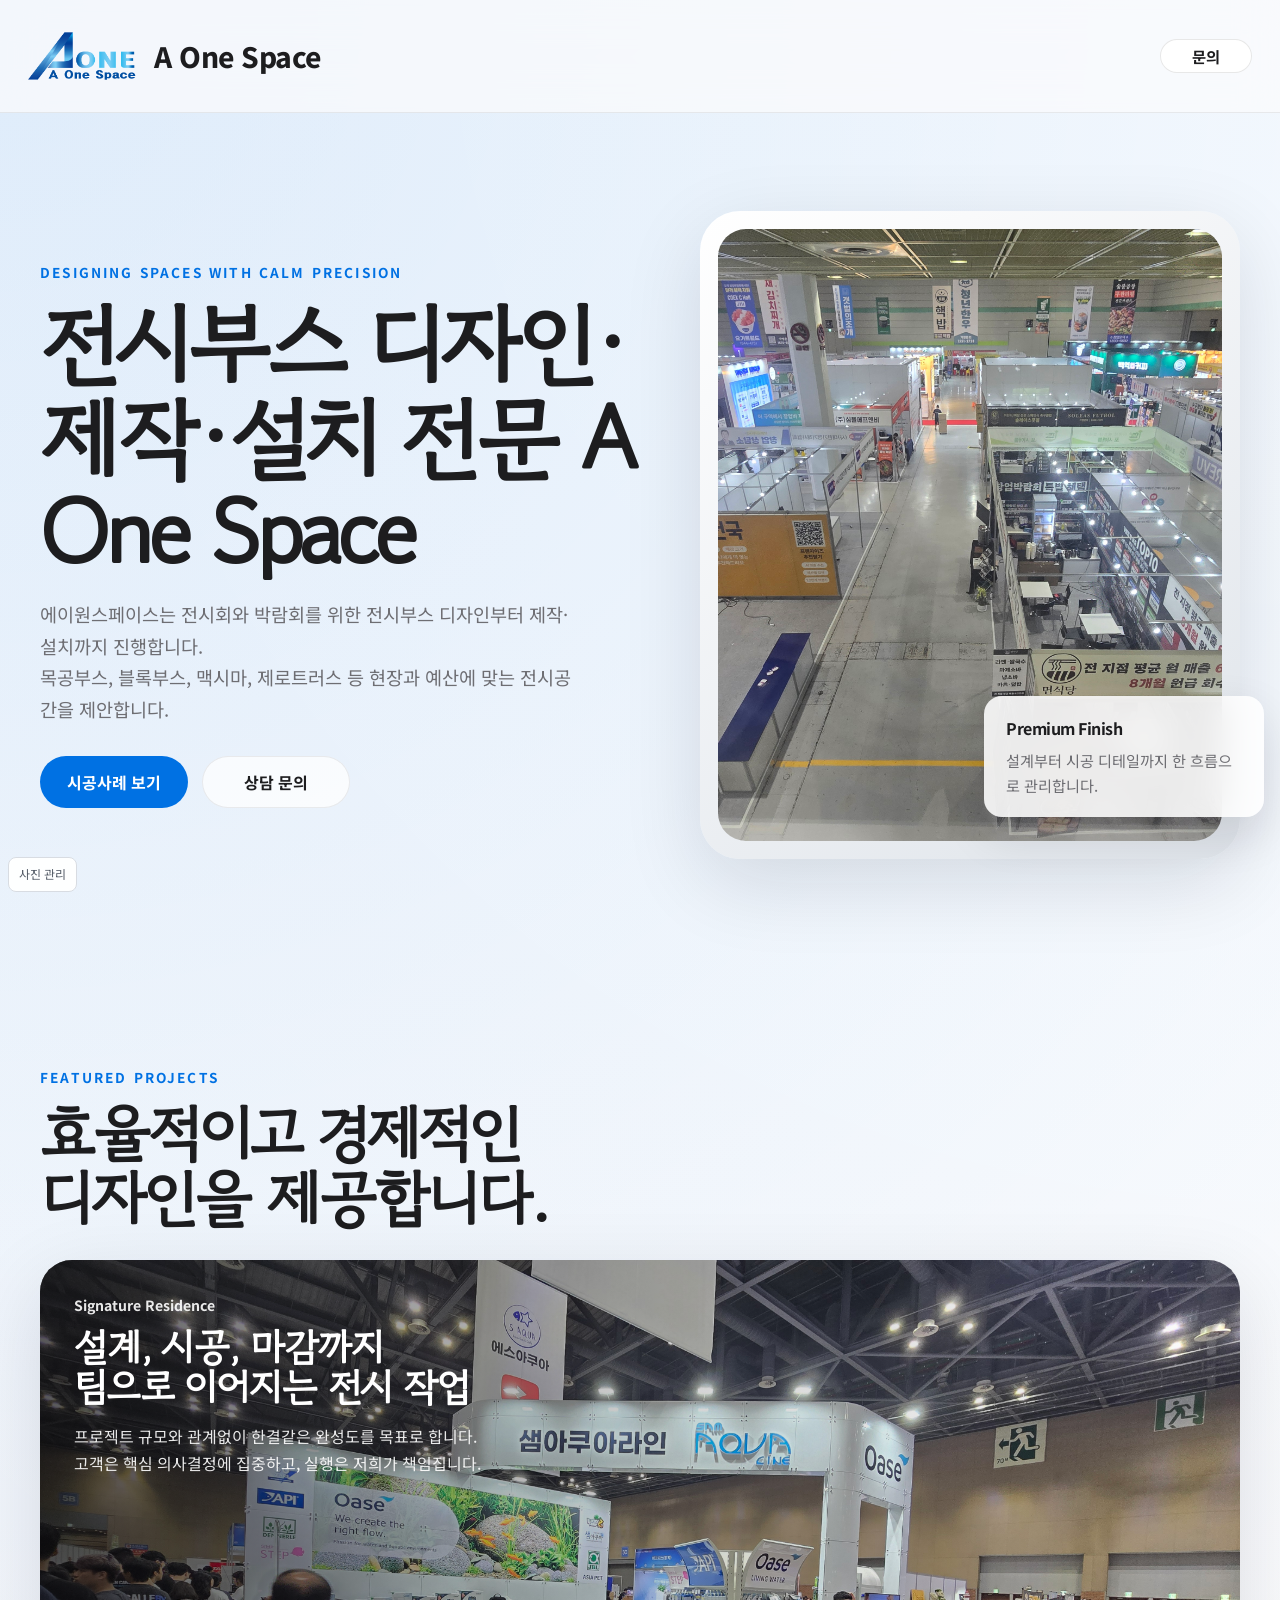
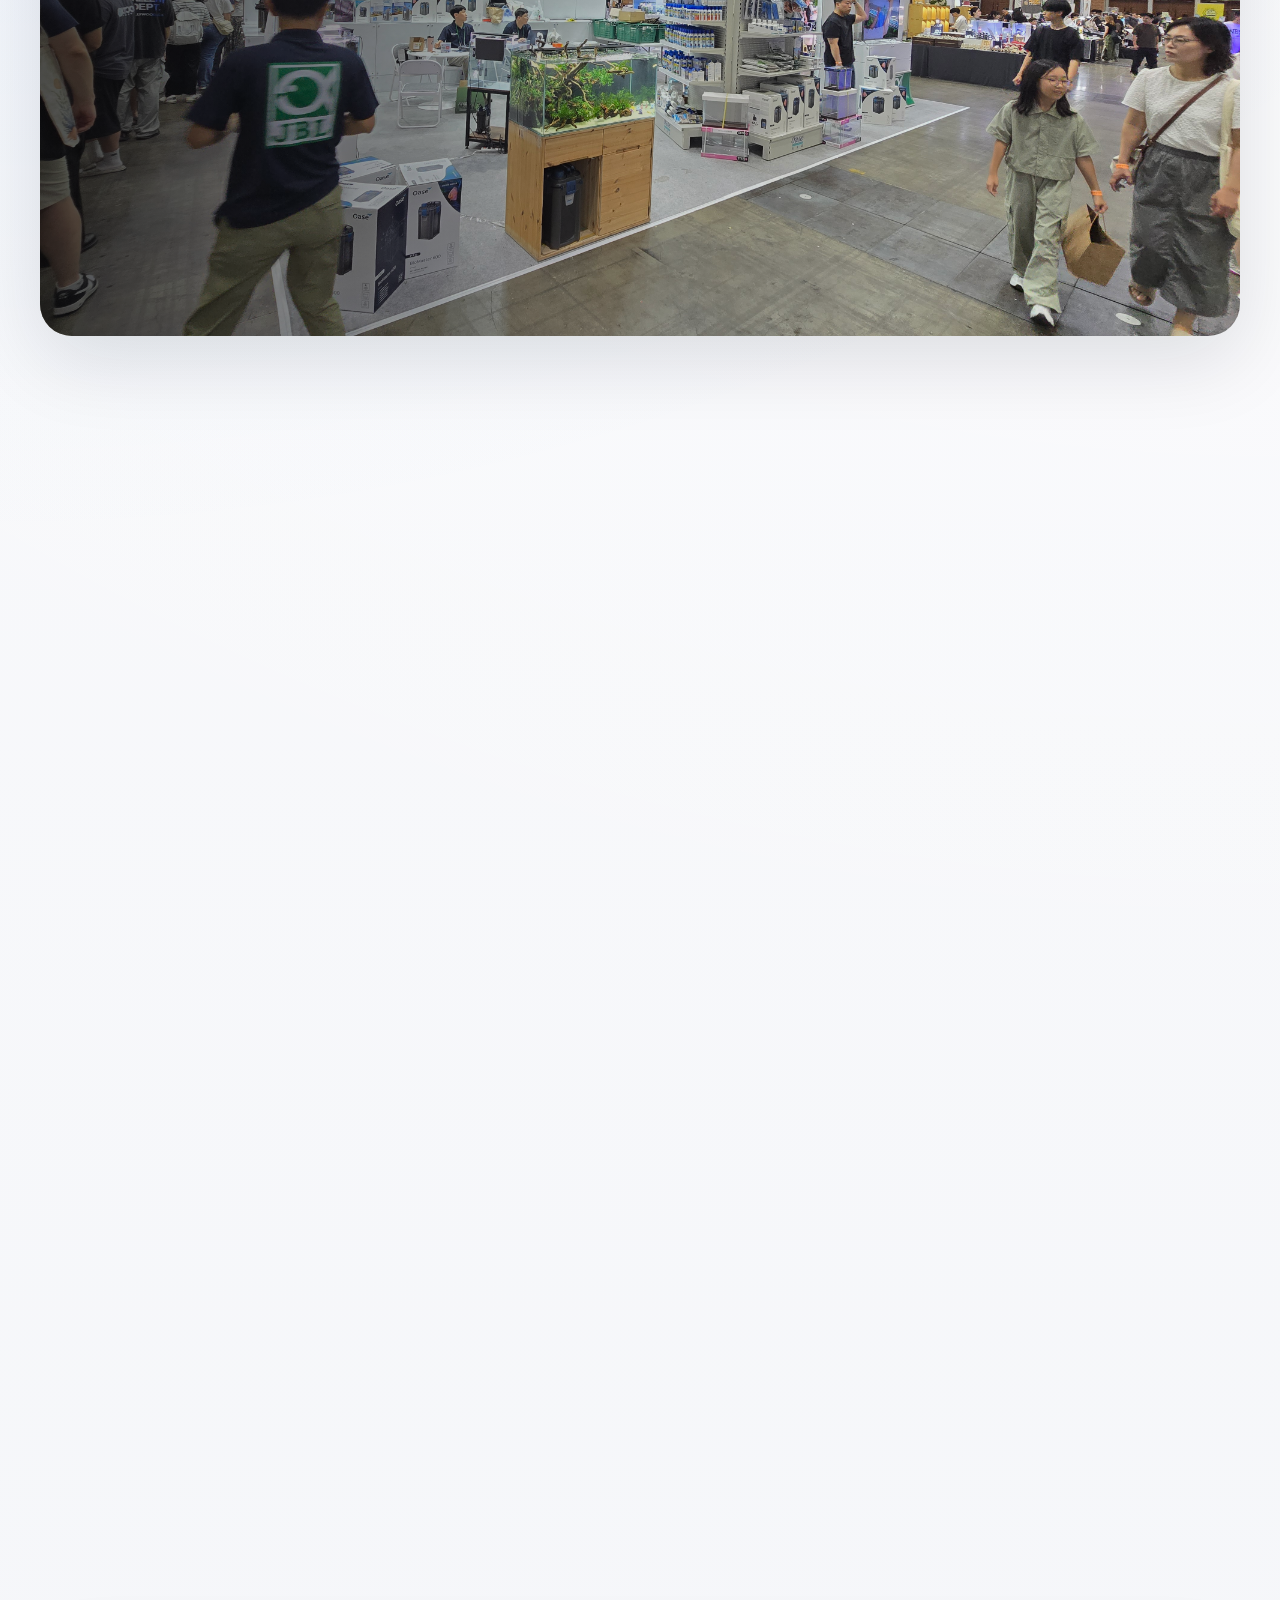
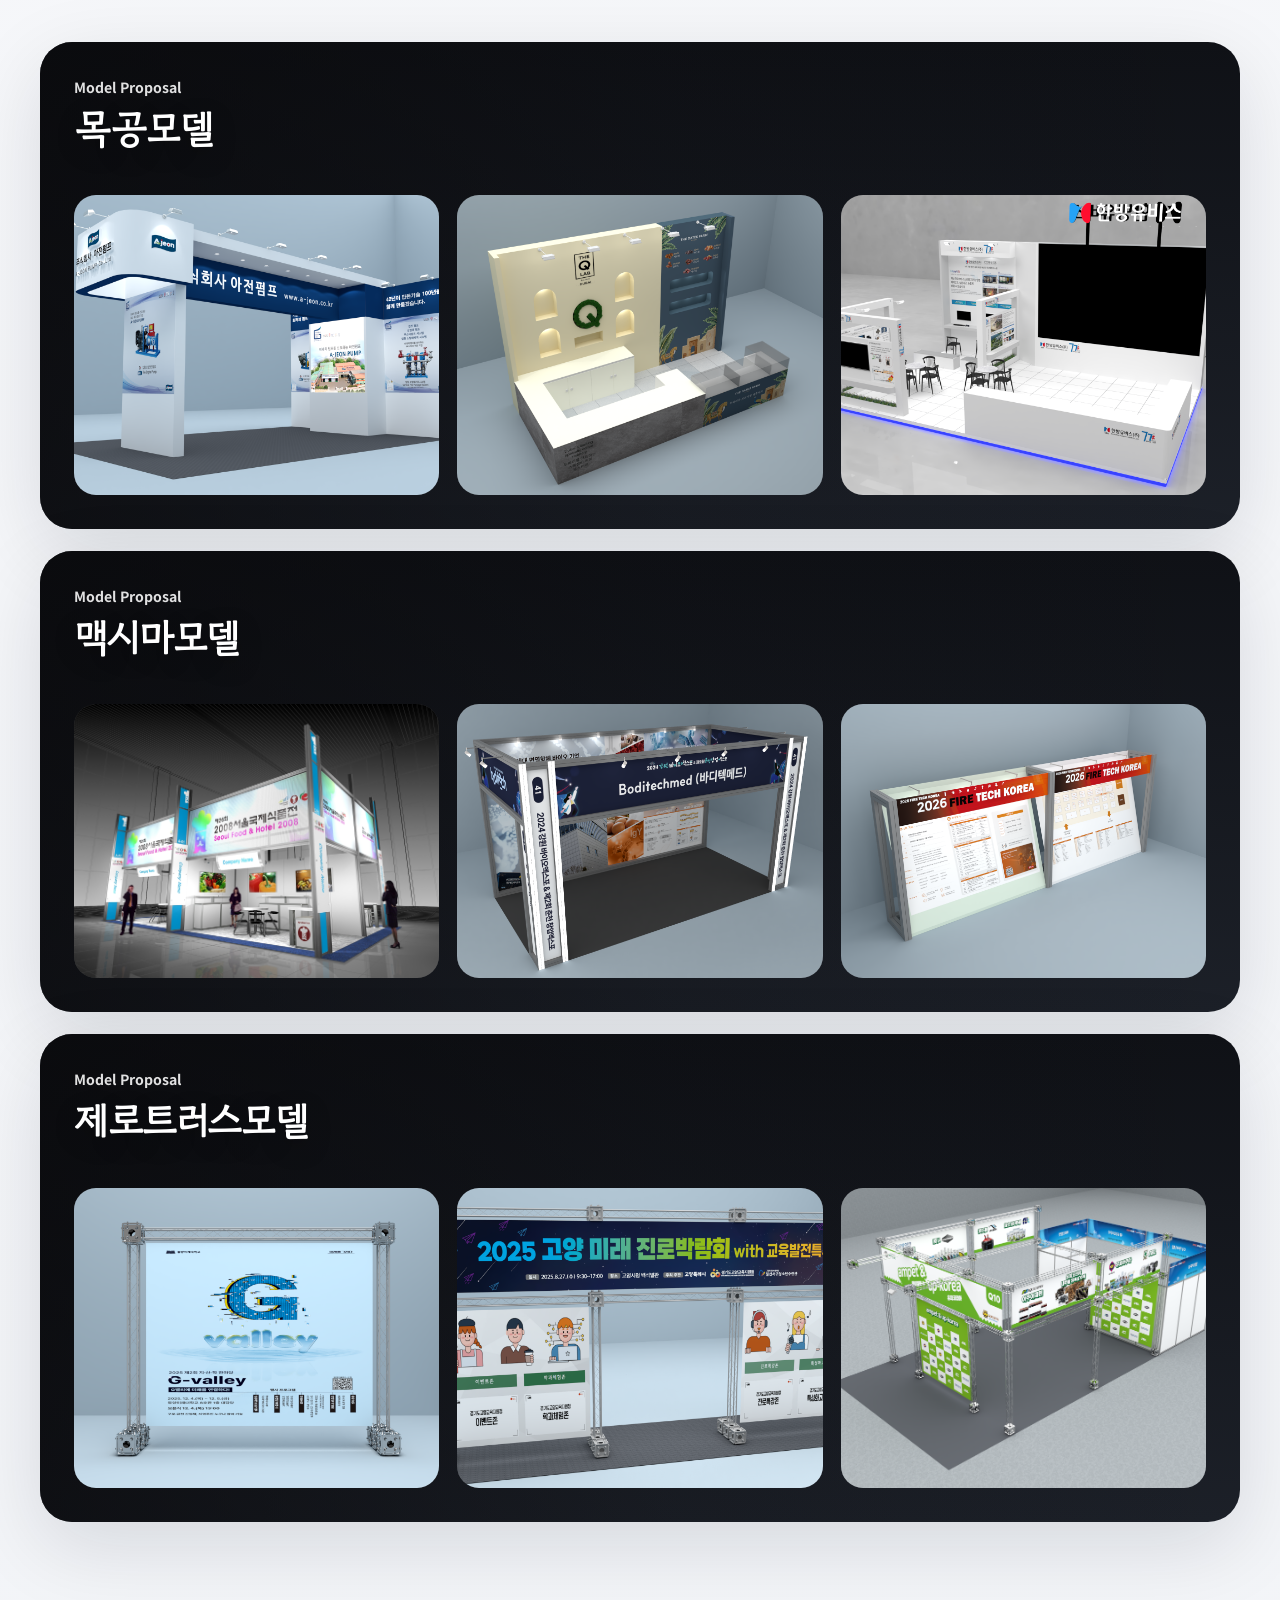
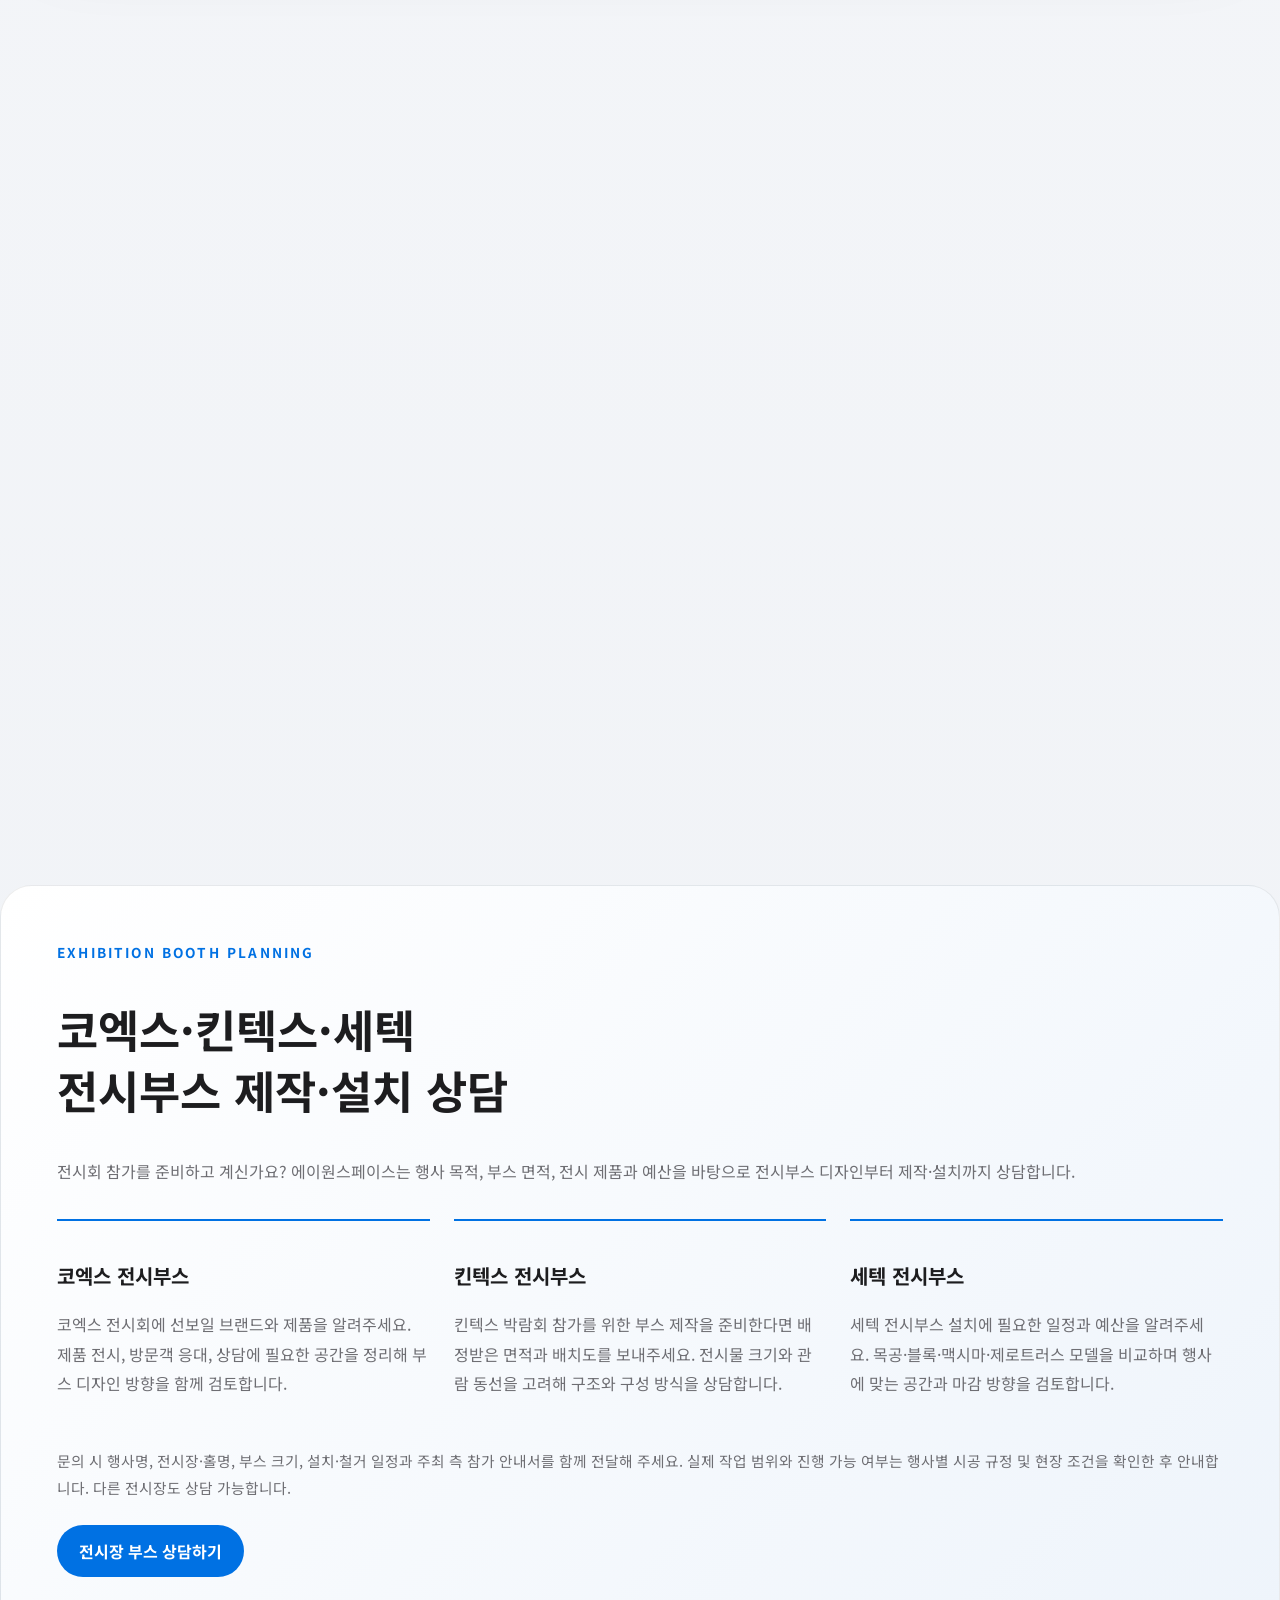
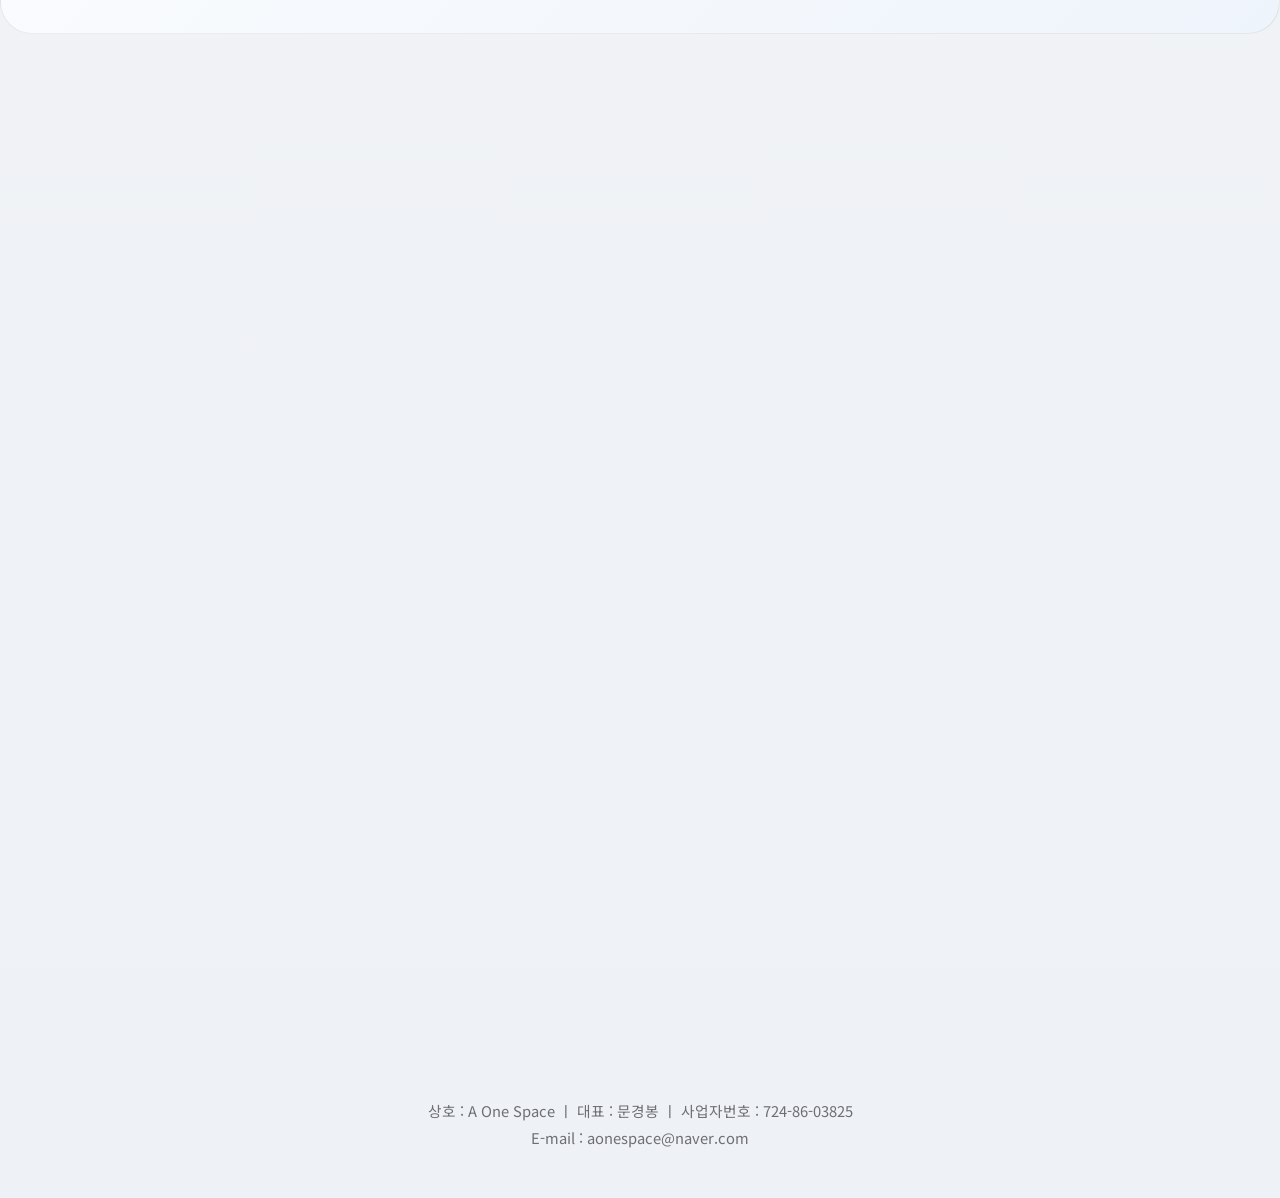
==== commit 10a61313: "Add exhibition venue booth consultation content" ====
--- a/index.html
+++ b/index.html
@@ -4,18 +4,18 @@
   <meta charset="UTF-8">
   <meta name="viewport" content="width=device-width, initial-scale=1.0">
   <title>에이원스페이스 | 전시부스 디자인·제작·설치</title>
-  <meta name="description" content="에이원스페이스(A One Space)는 전시회 부스 디자인부터 제작·설치까지 진행하는 전시디자인 전문업체입니다.">
+  <meta name="description" content="에이원스페이스(A One Space)의 전시부스 디자인·제작·설치 상담. 코엑스·킨텍스·세텍 전시회 참가를 준비하는 기업에 목공부스, 블록부스, 맥시마, 제로트러스 등 행사와 예산에 맞는 공간을 제안합니다.">
   <meta name="robots" content="index, follow">
   <link rel="canonical" href="https://www.aonespace.co.kr/">
   <meta property="og:locale" content="ko_KR">
   <meta property="og:type" content="website">
   <meta property="og:title" content="에이원스페이스 | 전시부스 디자인·제작·설치">
-  <meta property="og:description" content="전시회 부스 디자인부터 제작·설치까지 진행하는 전시디자인 전문업체입니다.">
+  <meta property="og:description" content="코엑스·킨텍스·세텍 전시회 참가를 위한 전시부스 디자인·제작·설치 상담. 행사 목적과 예산에 맞는 부스를 제안합니다.">
   <meta property="og:url" content="https://www.aonespace.co.kr/">
   <meta property="og:image" content="https://www.aonespace.co.kr/images/%EC%B5%9C%EC%83%81%EB%8B%A8.jpg">
   <meta name="twitter:card" content="summary_large_image">
   <meta name="twitter:title" content="에이원스페이스 | 전시부스 디자인·제작·설치">
-  <meta name="twitter:description" content="전시회 부스 디자인부터 제작·설치까지 진행하는 전시디자인 전문업체입니다.">
+  <meta name="twitter:description" content="코엑스·킨텍스·세텍 전시회 참가를 위한 전시부스 디자인·제작·설치 상담. 행사 목적과 예산에 맞는 부스를 제안합니다.">
   <meta name="twitter:image" content="https://www.aonespace.co.kr/images/%EC%B5%9C%EC%83%81%EB%8B%A8.jpg">
   <script type="application/ld+json">
     {
@@ -222,6 +222,28 @@
       </div>
     </section>
 
+    <section class="venue-services" id="exhibition-venues" aria-labelledby="venue-title">
+      <p class="eyebrow">Exhibition Booth Planning</p>
+      <h2 id="venue-title">코엑스·킨텍스·세텍<br>전시부스 제작·설치 상담</h2>
+      <p class="venue-intro">전시회 참가를 준비하고 계신가요? 에이원스페이스는 행사 목적, 부스 면적, 전시 제품과 예산을 바탕으로 전시부스 디자인부터 제작·설치까지 상담합니다.</p>
+      <div class="venue-grid">
+        <article>
+          <h3>코엑스 전시부스</h3>
+          <p>코엑스 전시회에 선보일 브랜드와 제품을 알려주세요. 제품 전시, 방문객 응대, 상담에 필요한 공간을 정리해 부스 디자인 방향을 함께 검토합니다.</p>
+        </article>
+        <article>
+          <h3>킨텍스 전시부스</h3>
+          <p>킨텍스 박람회 참가를 위한 부스 제작을 준비한다면 배정받은 면적과 배치도를 보내주세요. 전시물 크기와 관람 동선을 고려해 구조와 구성 방식을 상담합니다.</p>
+        </article>
+        <article>
+          <h3>세텍 전시부스</h3>
+          <p>세텍 전시부스 설치에 필요한 일정과 예산을 알려주세요. 목공·블록·맥시마·제로트러스 모델을 비교하며 행사에 맞는 공간과 마감 방향을 검토합니다.</p>
+        </article>
+      </div>
+      <p class="venue-note">문의 시 행사명, 전시장·홀명, 부스 크기, 설치·철거 일정과 주최 측 참가 안내서를 함께 전달해 주세요. 실제 작업 범위와 진행 가능 여부는 행사별 시공 규정 및 현장 조건을 확인한 후 안내합니다. 다른 전시장도 상담 가능합니다.</p>
+      <a class="button button-primary" href="#contact">전시장 부스 상담하기</a>
+    </section>
+
     <section class="contact-section" id="contact">
       <div class="contact-card reveal">
         <p class="eyebrow">Contact</p>
--- a/css/style.css
+++ b/css/style.css
@@ -578,6 +578,53 @@
   padding-bottom: 100px;
 }
 
+.venue-services {
+  margin-bottom: 64px;
+  padding: clamp(24px, 5vw, 56px);
+  border: 1px solid var(--line);
+  border-radius: var(--radius-xl);
+  background: linear-gradient(135deg, #fff, #eef4fb);
+}
+
+.venue-services h2 {
+  font-size: clamp(1.7rem, 3.5vw, 2.8rem);
+  line-height: 1.35;
+}
+
+.venue-intro,
+.venue-note,
+.venue-grid p {
+  color: var(--muted);
+  line-height: 1.85;
+}
+
+.venue-grid {
+  display: grid;
+  grid-template-columns: repeat(3, minmax(0, 1fr));
+  gap: 24px;
+  margin: 32px 0;
+}
+
+.venue-grid article {
+  padding-top: 20px;
+  border-top: 2px solid var(--accent);
+}
+
+.venue-grid h3 {
+  font-size: 1.25rem;
+}
+
+.venue-note {
+  margin-bottom: 24px;
+  font-size: 0.92rem;
+}
+
+@media (max-width: 720px) {
+  .venue-grid {
+    grid-template-columns: 1fr;
+  }
+}
+
 .contact-card {
   padding: clamp(36px, 7vw, 64px);
   border-radius: var(--radius-xl);
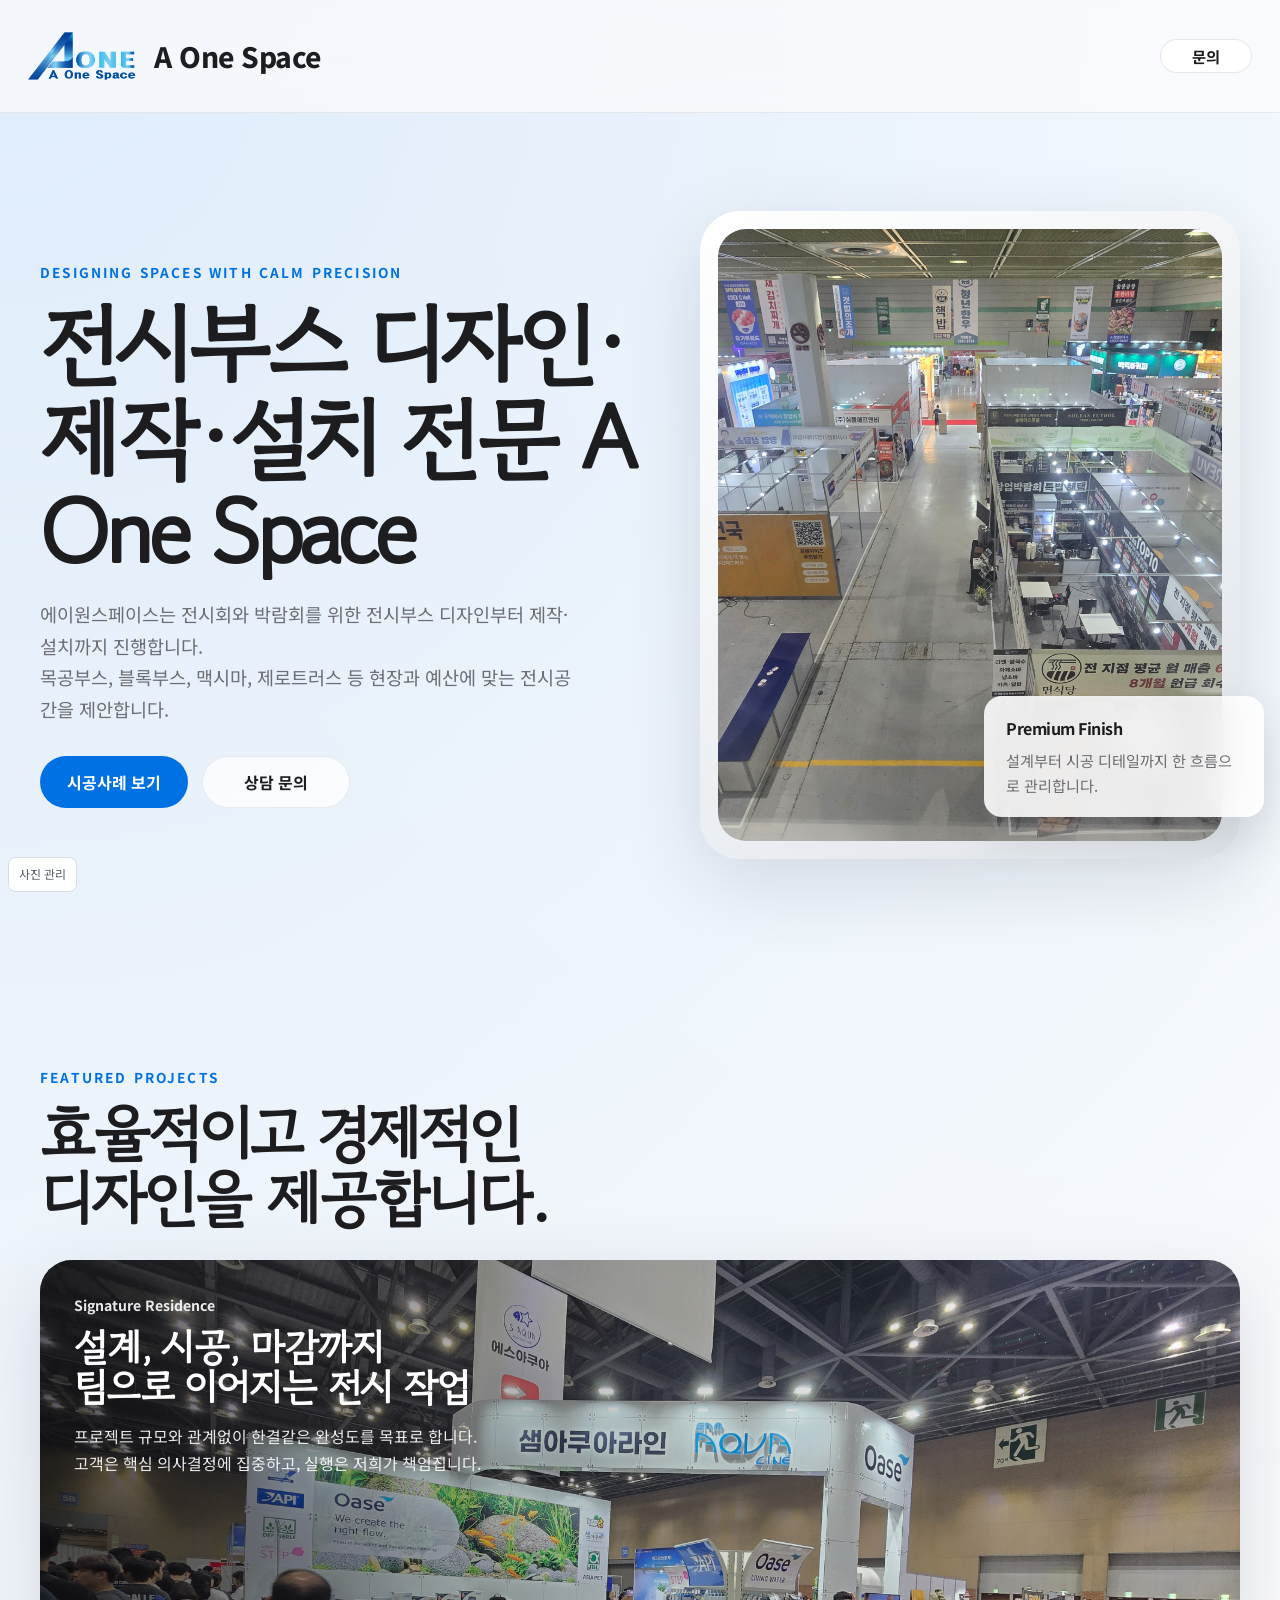
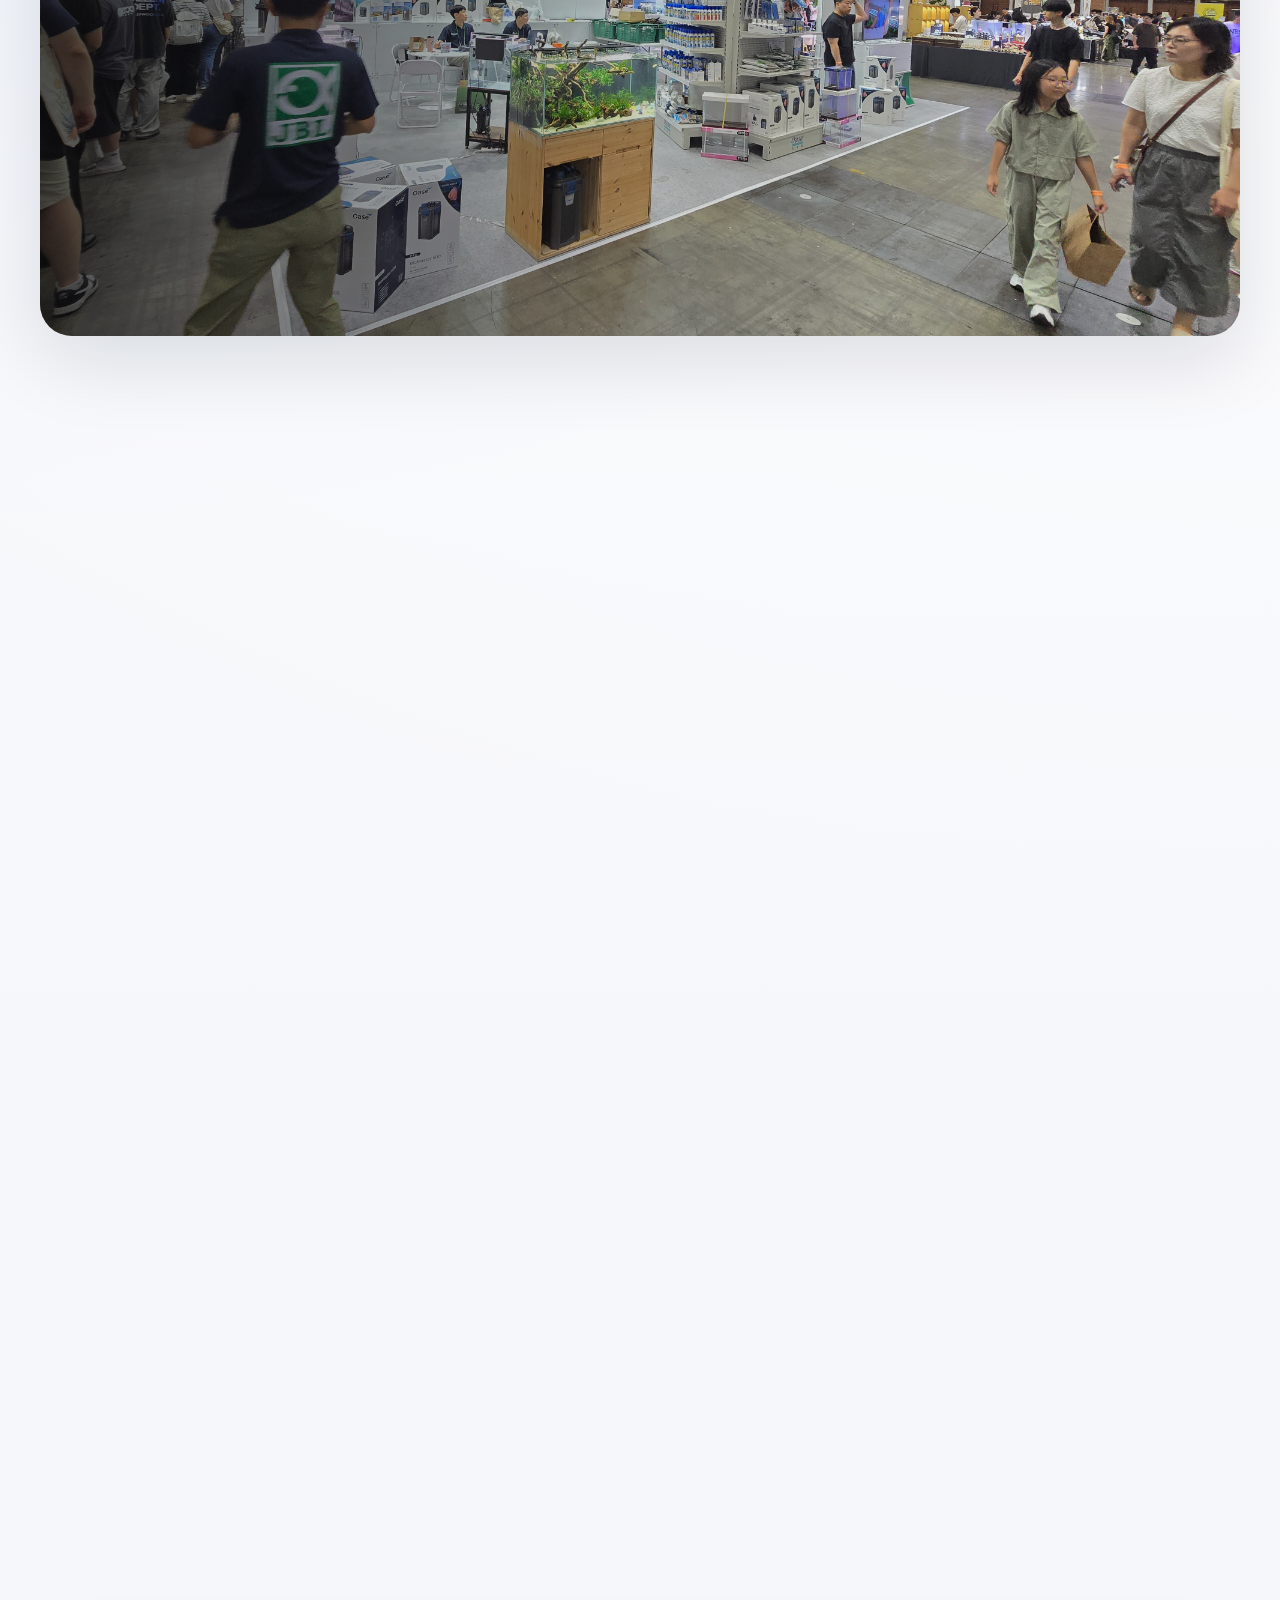
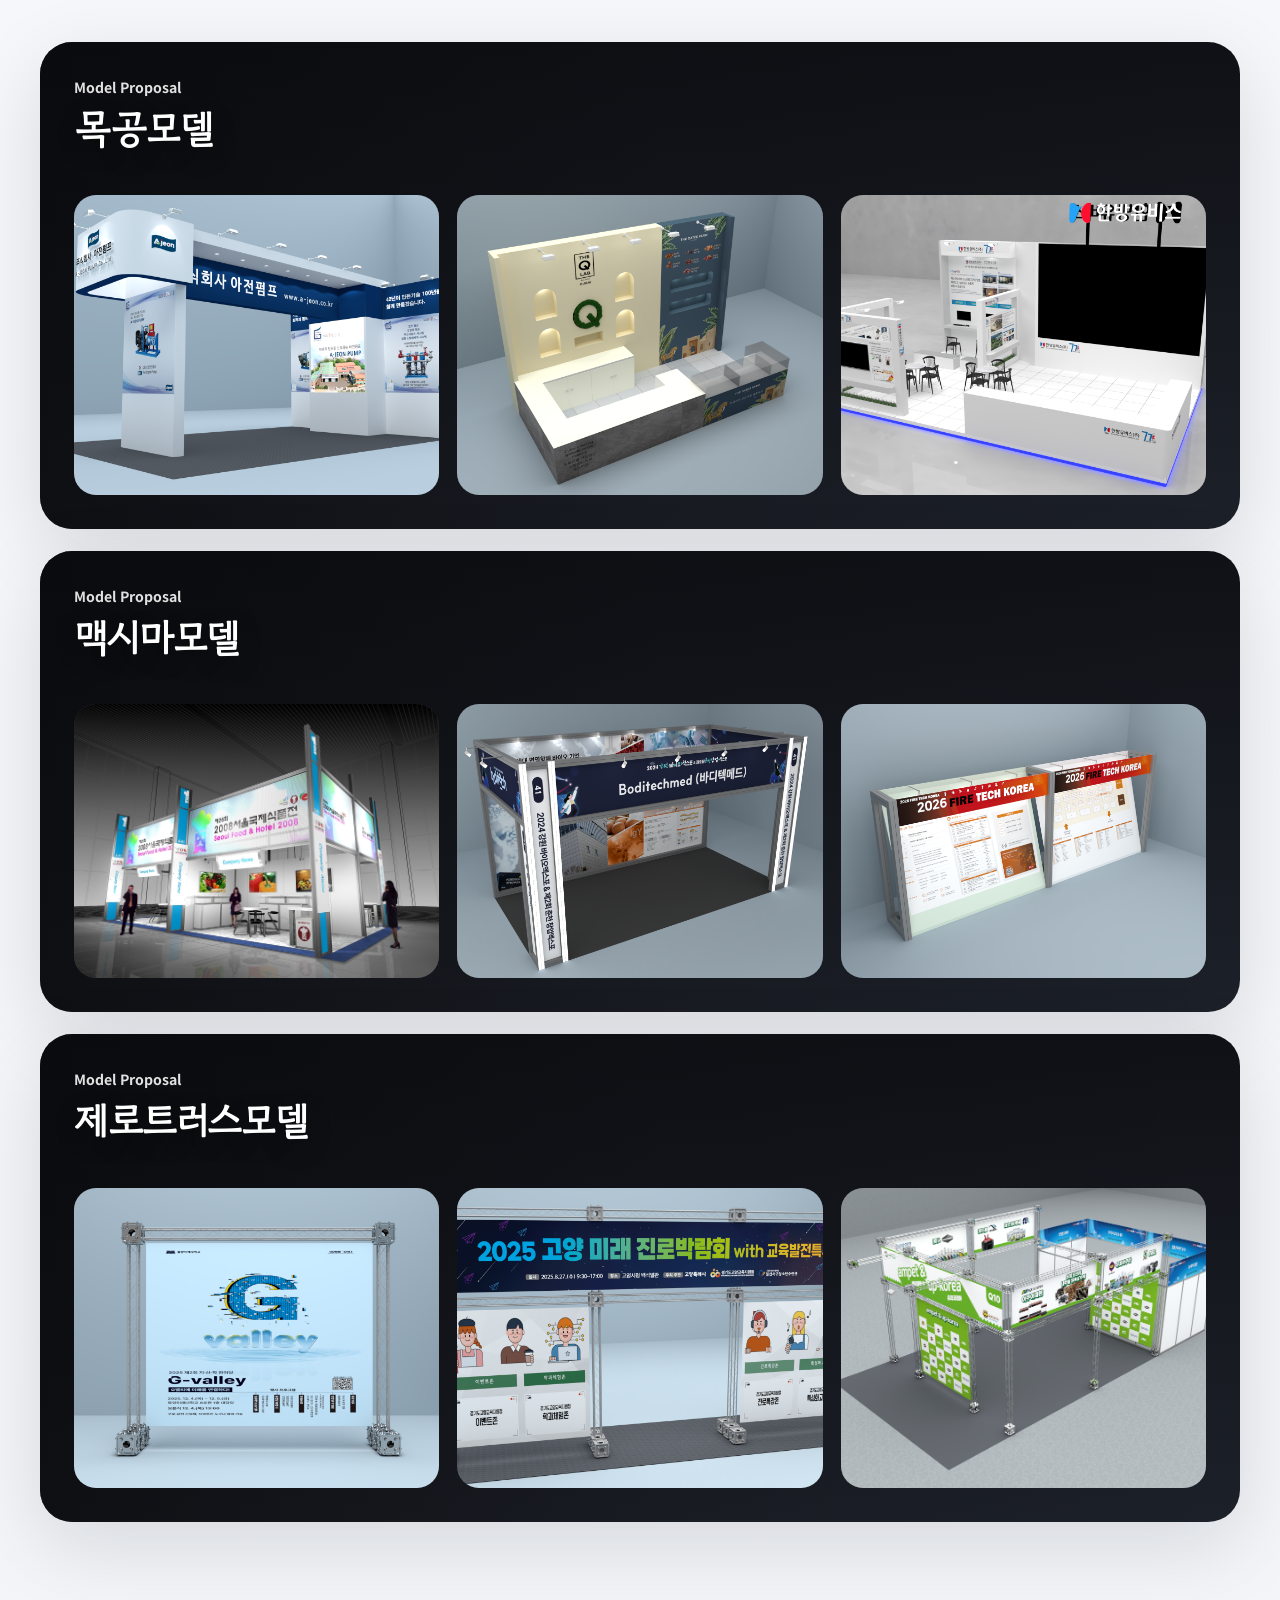
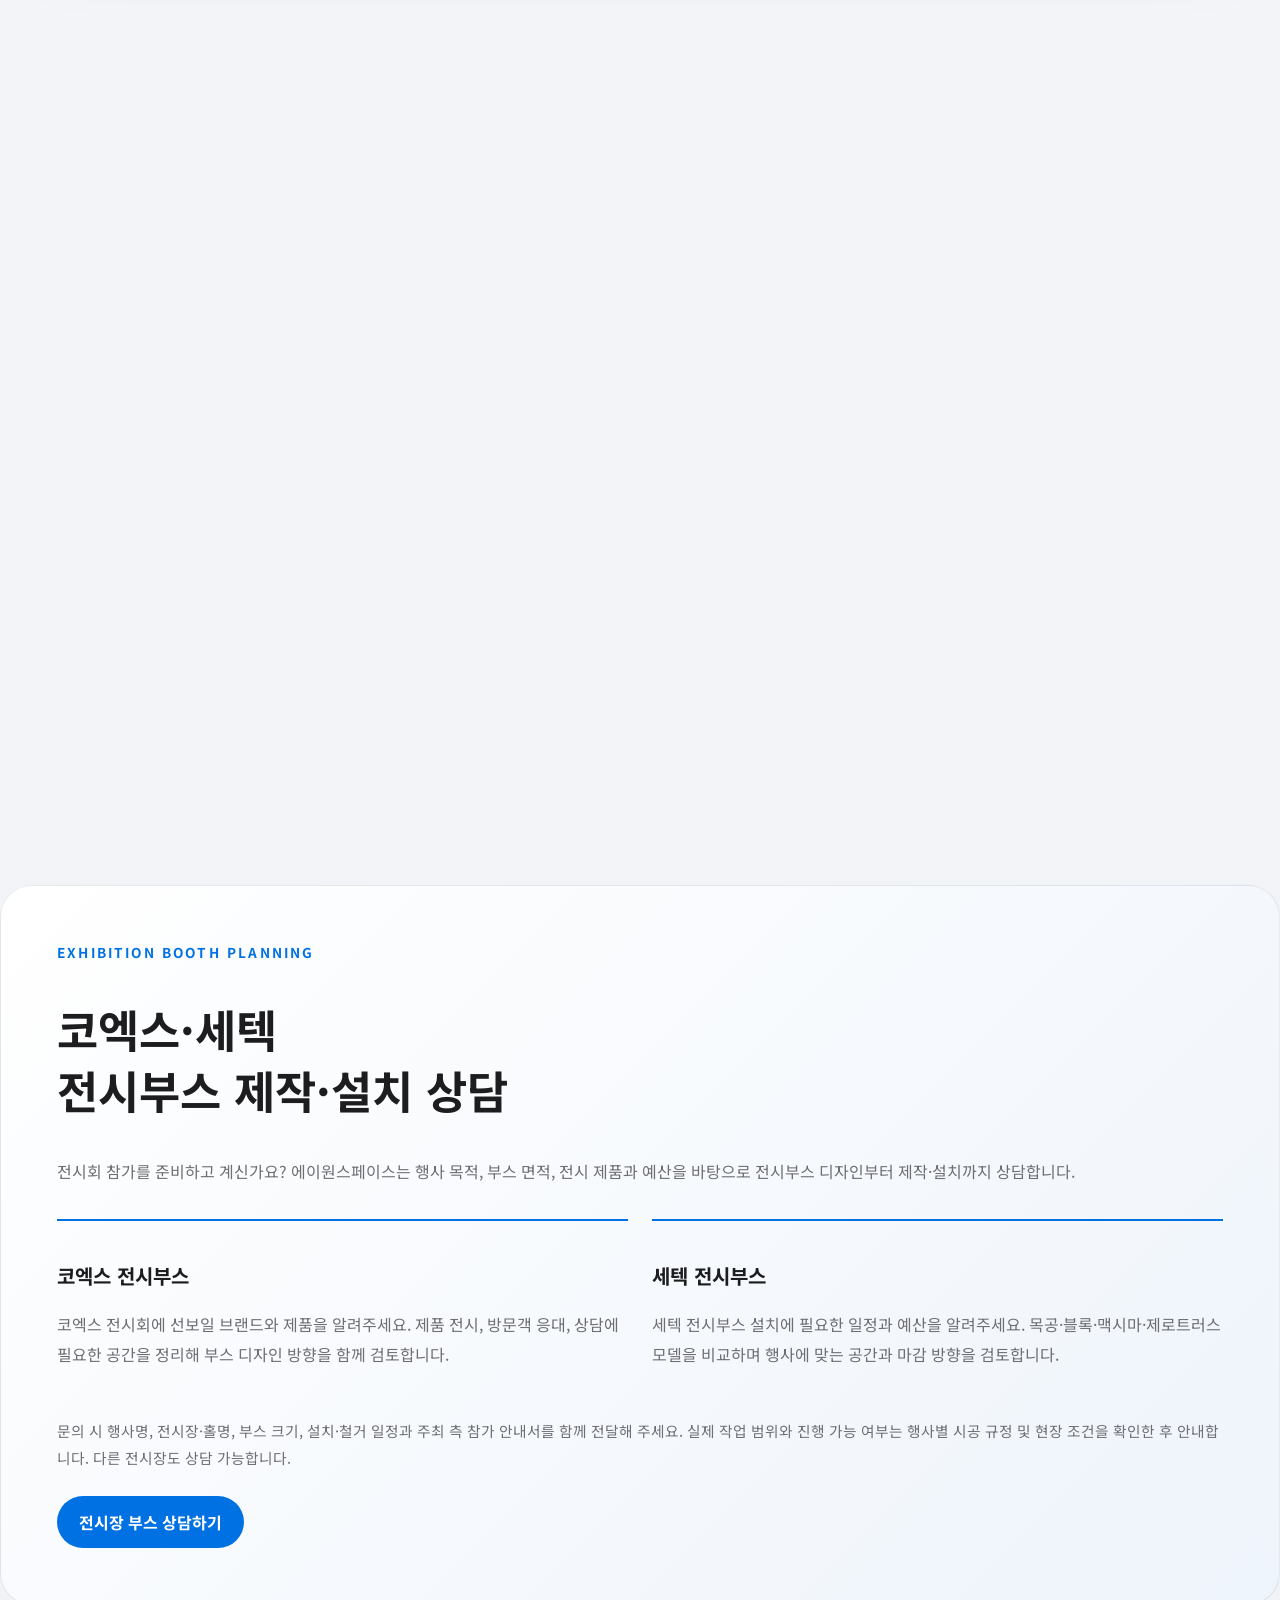
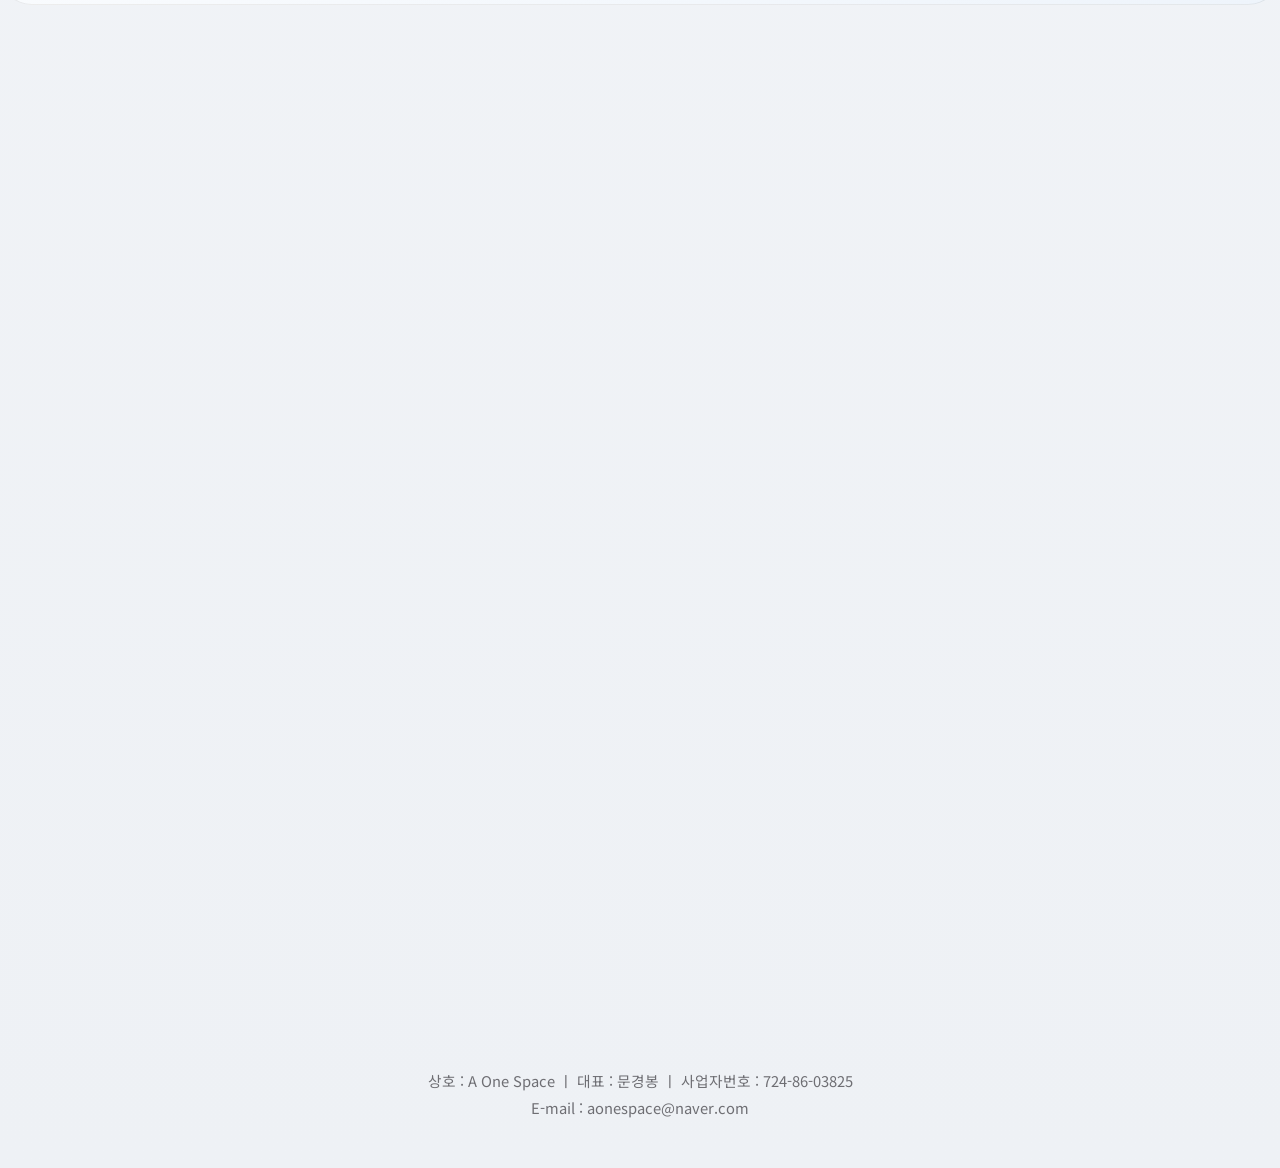
==== commit 4ecd5c78: "Remove KINTEX from venue consultation content" ====
--- a/index.html
+++ b/index.html
@@ -4,18 +4,18 @@
   <meta charset="UTF-8">
   <meta name="viewport" content="width=device-width, initial-scale=1.0">
   <title>에이원스페이스 | 전시부스 디자인·제작·설치</title>
-  <meta name="description" content="에이원스페이스(A One Space)의 전시부스 디자인·제작·설치 상담. 코엑스·킨텍스·세텍 전시회 참가를 준비하는 기업에 목공부스, 블록부스, 맥시마, 제로트러스 등 행사와 예산에 맞는 공간을 제안합니다.">
+  <meta name="description" content="에이원스페이스(A One Space)의 전시부스 디자인·제작·설치 상담. 코엑스·세텍 전시회 참가를 준비하는 기업에 목공부스, 블록부스, 맥시마, 제로트러스 등 행사와 예산에 맞는 공간을 제안합니다.">
   <meta name="robots" content="index, follow">
   <link rel="canonical" href="https://www.aonespace.co.kr/">
   <meta property="og:locale" content="ko_KR">
   <meta property="og:type" content="website">
   <meta property="og:title" content="에이원스페이스 | 전시부스 디자인·제작·설치">
-  <meta property="og:description" content="코엑스·킨텍스·세텍 전시회 참가를 위한 전시부스 디자인·제작·설치 상담. 행사 목적과 예산에 맞는 부스를 제안합니다.">
+  <meta property="og:description" content="코엑스·세텍 전시회 참가를 위한 전시부스 디자인·제작·설치 상담. 행사 목적과 예산에 맞는 부스를 제안합니다.">
   <meta property="og:url" content="https://www.aonespace.co.kr/">
   <meta property="og:image" content="https://www.aonespace.co.kr/images/%EC%B5%9C%EC%83%81%EB%8B%A8.jpg">
   <meta name="twitter:card" content="summary_large_image">
   <meta name="twitter:title" content="에이원스페이스 | 전시부스 디자인·제작·설치">
-  <meta name="twitter:description" content="코엑스·킨텍스·세텍 전시회 참가를 위한 전시부스 디자인·제작·설치 상담. 행사 목적과 예산에 맞는 부스를 제안합니다.">
+  <meta name="twitter:description" content="코엑스·세텍 전시회 참가를 위한 전시부스 디자인·제작·설치 상담. 행사 목적과 예산에 맞는 부스를 제안합니다.">
   <meta name="twitter:image" content="https://www.aonespace.co.kr/images/%EC%B5%9C%EC%83%81%EB%8B%A8.jpg">
   <script type="application/ld+json">
     {
@@ -224,16 +224,12 @@
 
     <section class="venue-services" id="exhibition-venues" aria-labelledby="venue-title">
       <p class="eyebrow">Exhibition Booth Planning</p>
-      <h2 id="venue-title">코엑스·킨텍스·세텍<br>전시부스 제작·설치 상담</h2>
+      <h2 id="venue-title">코엑스·세텍<br>전시부스 제작·설치 상담</h2>
       <p class="venue-intro">전시회 참가를 준비하고 계신가요? 에이원스페이스는 행사 목적, 부스 면적, 전시 제품과 예산을 바탕으로 전시부스 디자인부터 제작·설치까지 상담합니다.</p>
       <div class="venue-grid">
         <article>
           <h3>코엑스 전시부스</h3>
           <p>코엑스 전시회에 선보일 브랜드와 제품을 알려주세요. 제품 전시, 방문객 응대, 상담에 필요한 공간을 정리해 부스 디자인 방향을 함께 검토합니다.</p>
-        </article>
-        <article>
-          <h3>킨텍스 전시부스</h3>
-          <p>킨텍스 박람회 참가를 위한 부스 제작을 준비한다면 배정받은 면적과 배치도를 보내주세요. 전시물 크기와 관람 동선을 고려해 구조와 구성 방식을 상담합니다.</p>
         </article>
         <article>
           <h3>세텍 전시부스</h3>
--- a/css/style.css
+++ b/css/style.css
@@ -600,7 +600,7 @@
 
 .venue-grid {
   display: grid;
-  grid-template-columns: repeat(3, minmax(0, 1fr));
+  grid-template-columns: repeat(2, minmax(0, 1fr));
   gap: 24px;
   margin: 32px 0;
 }
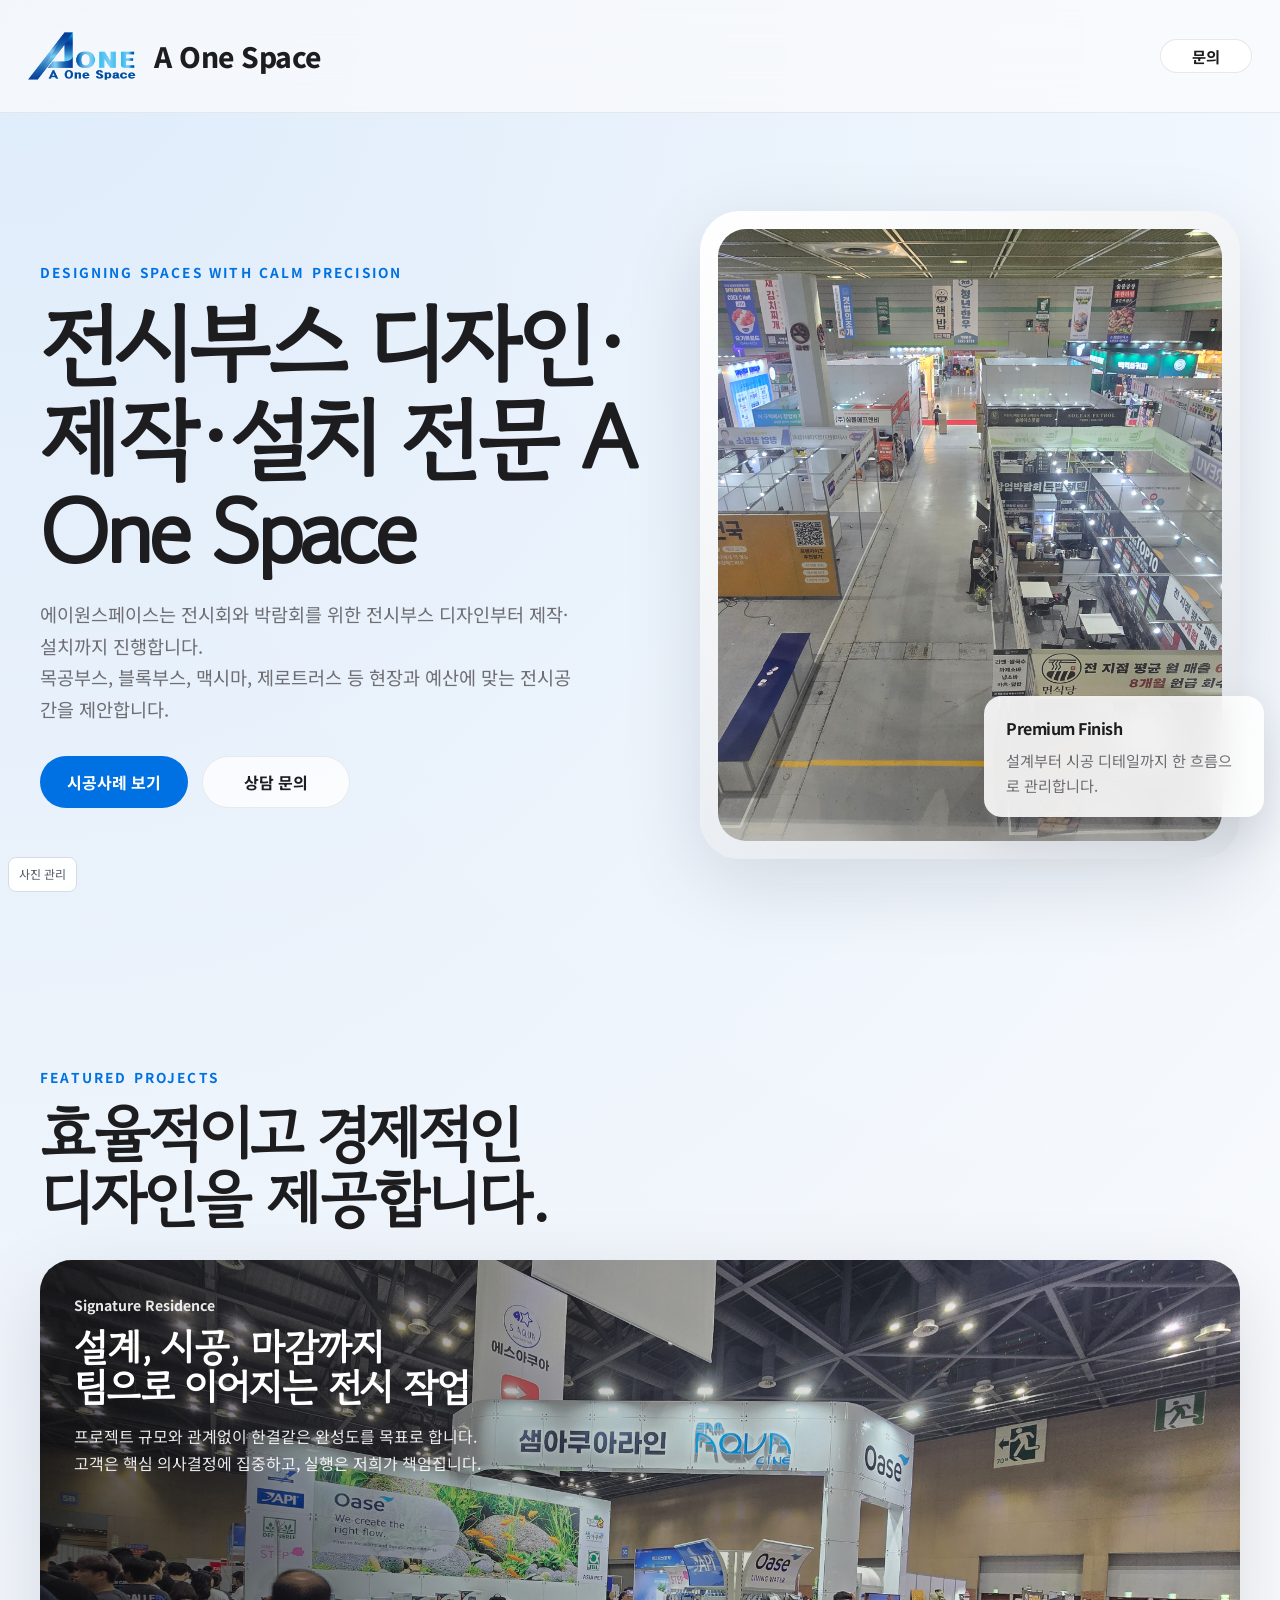
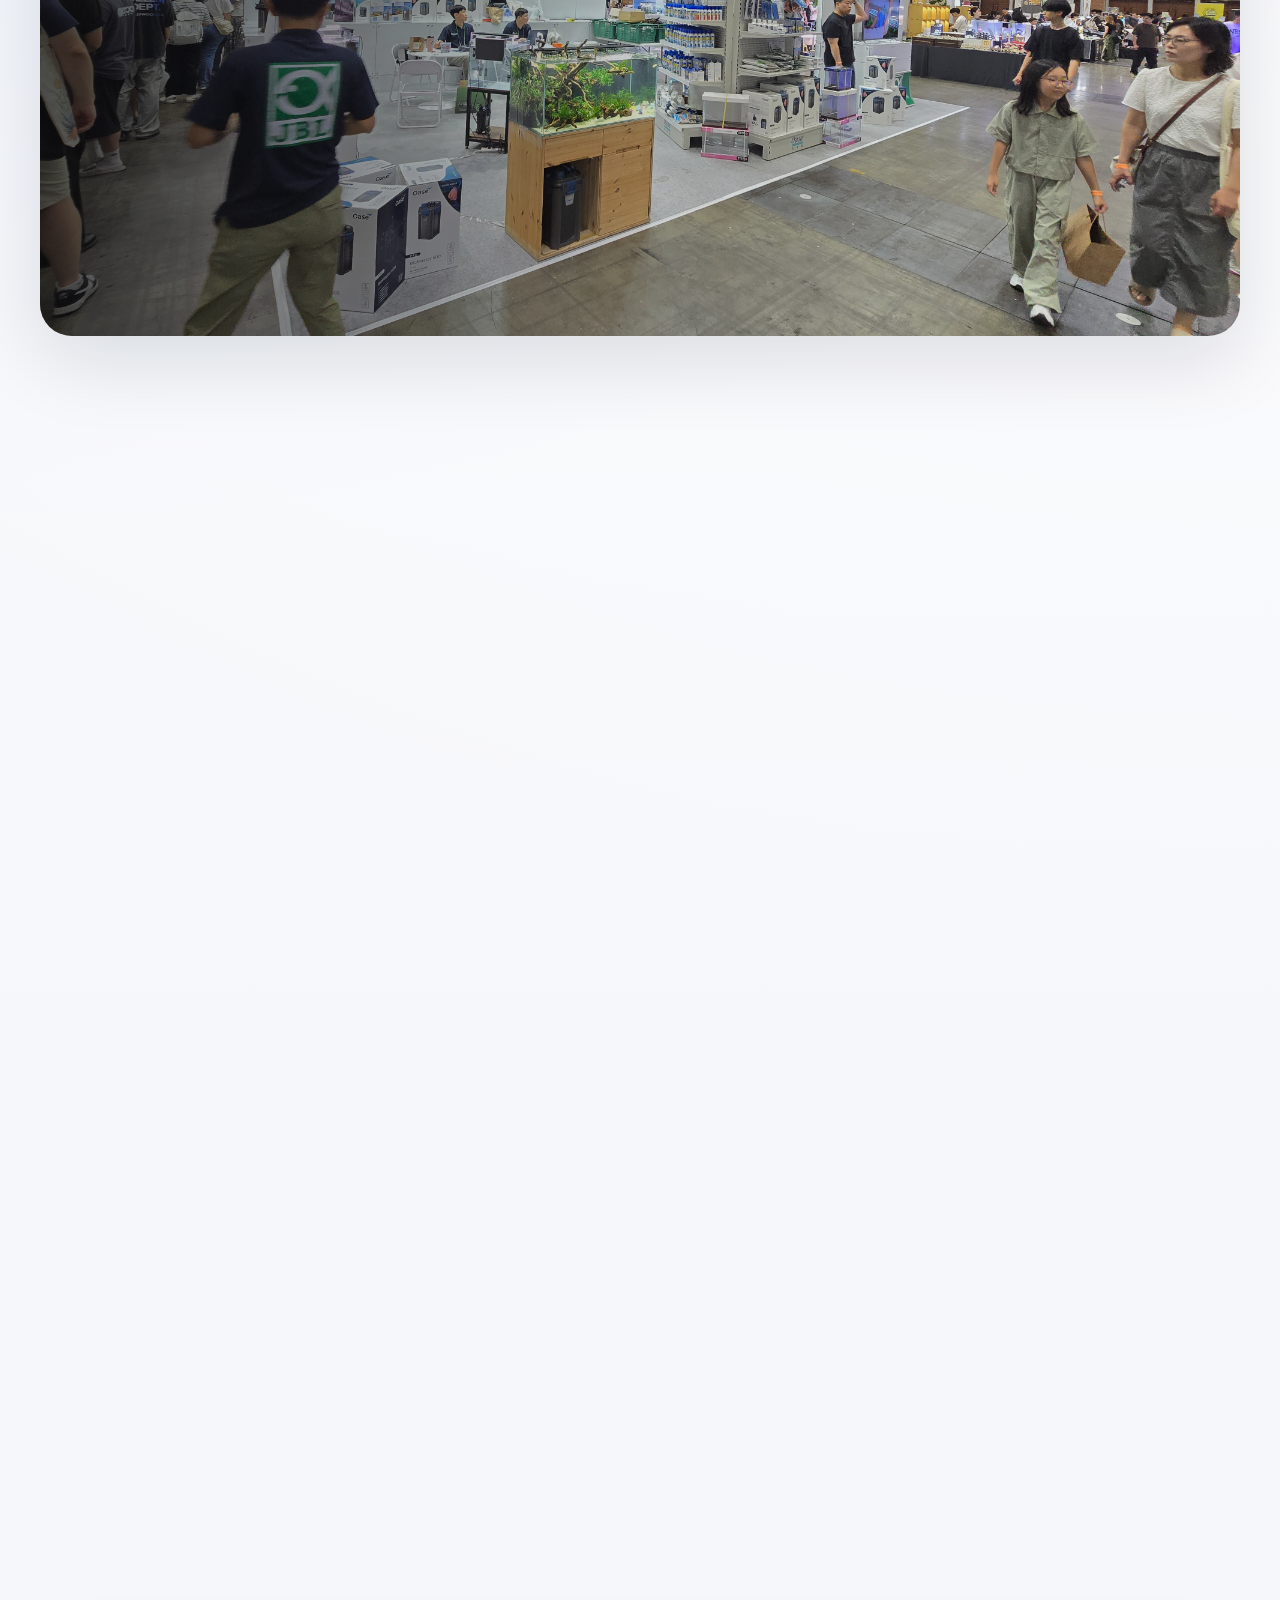
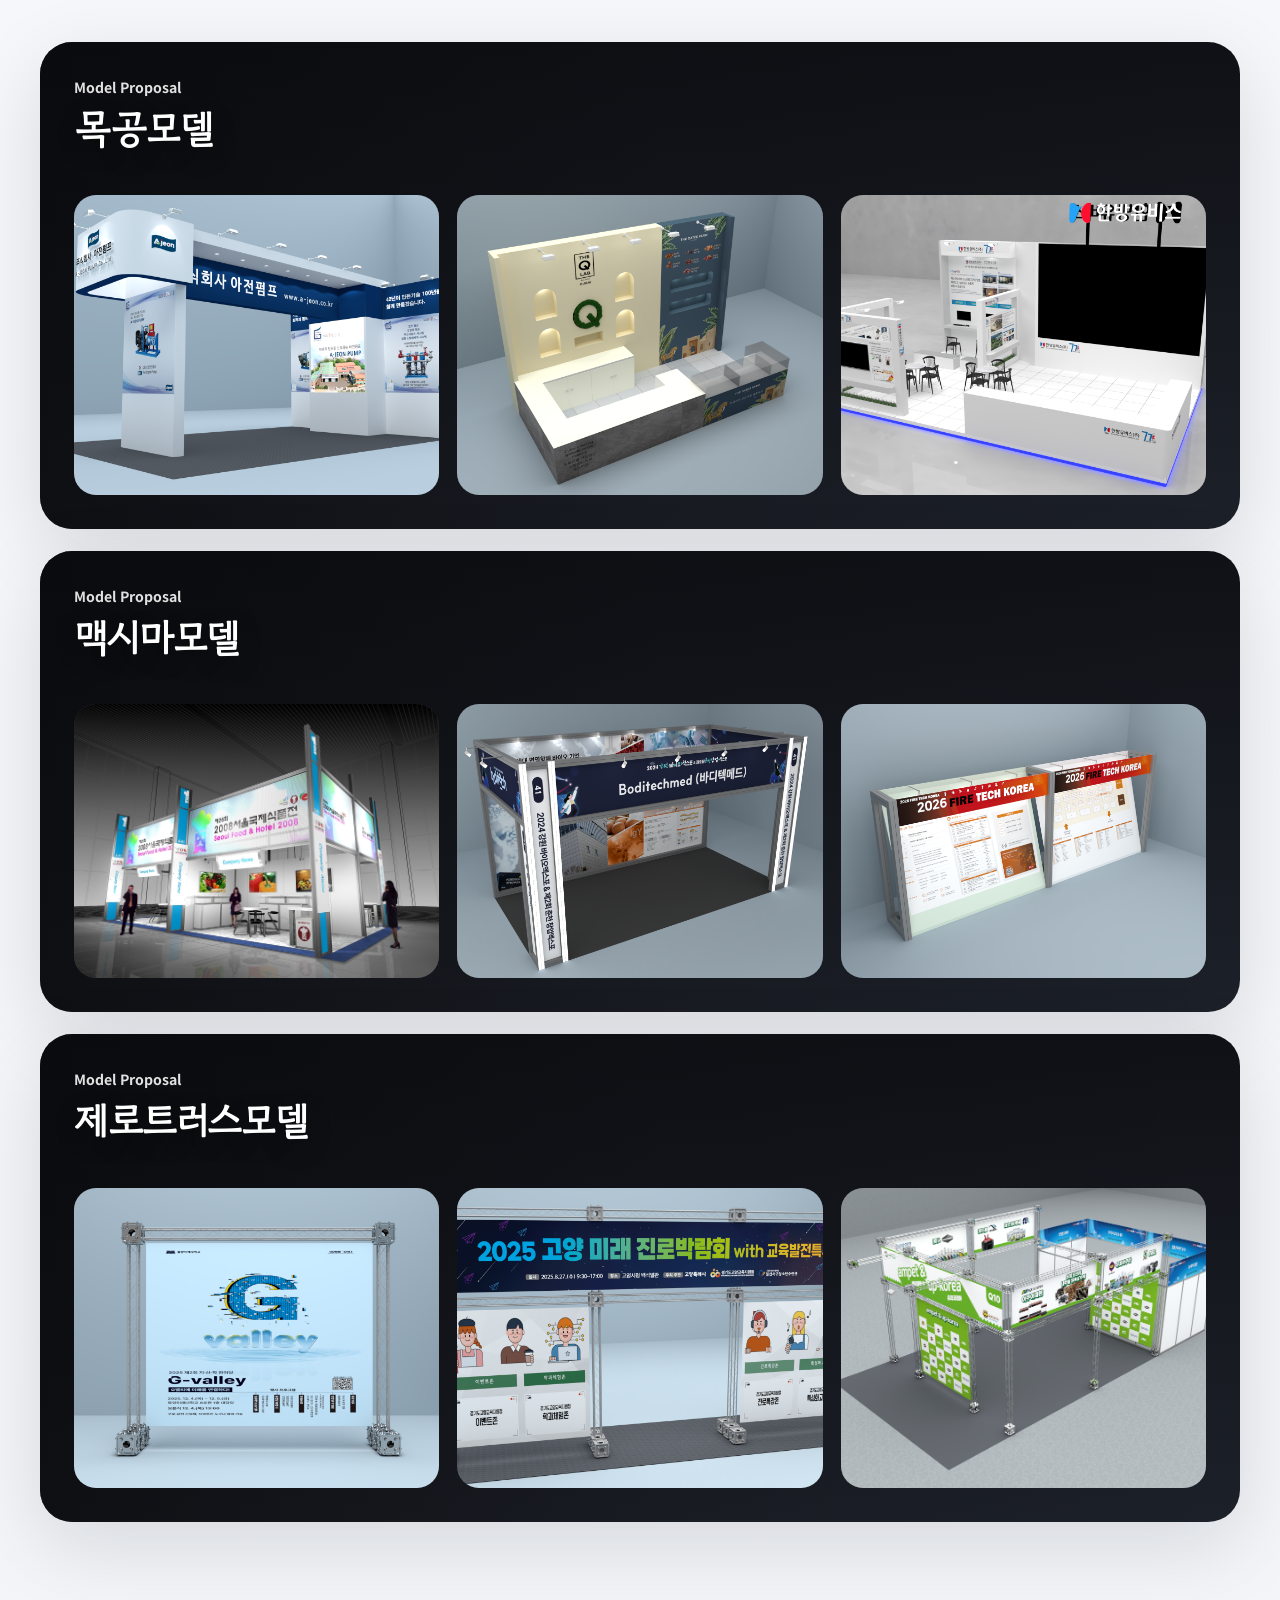
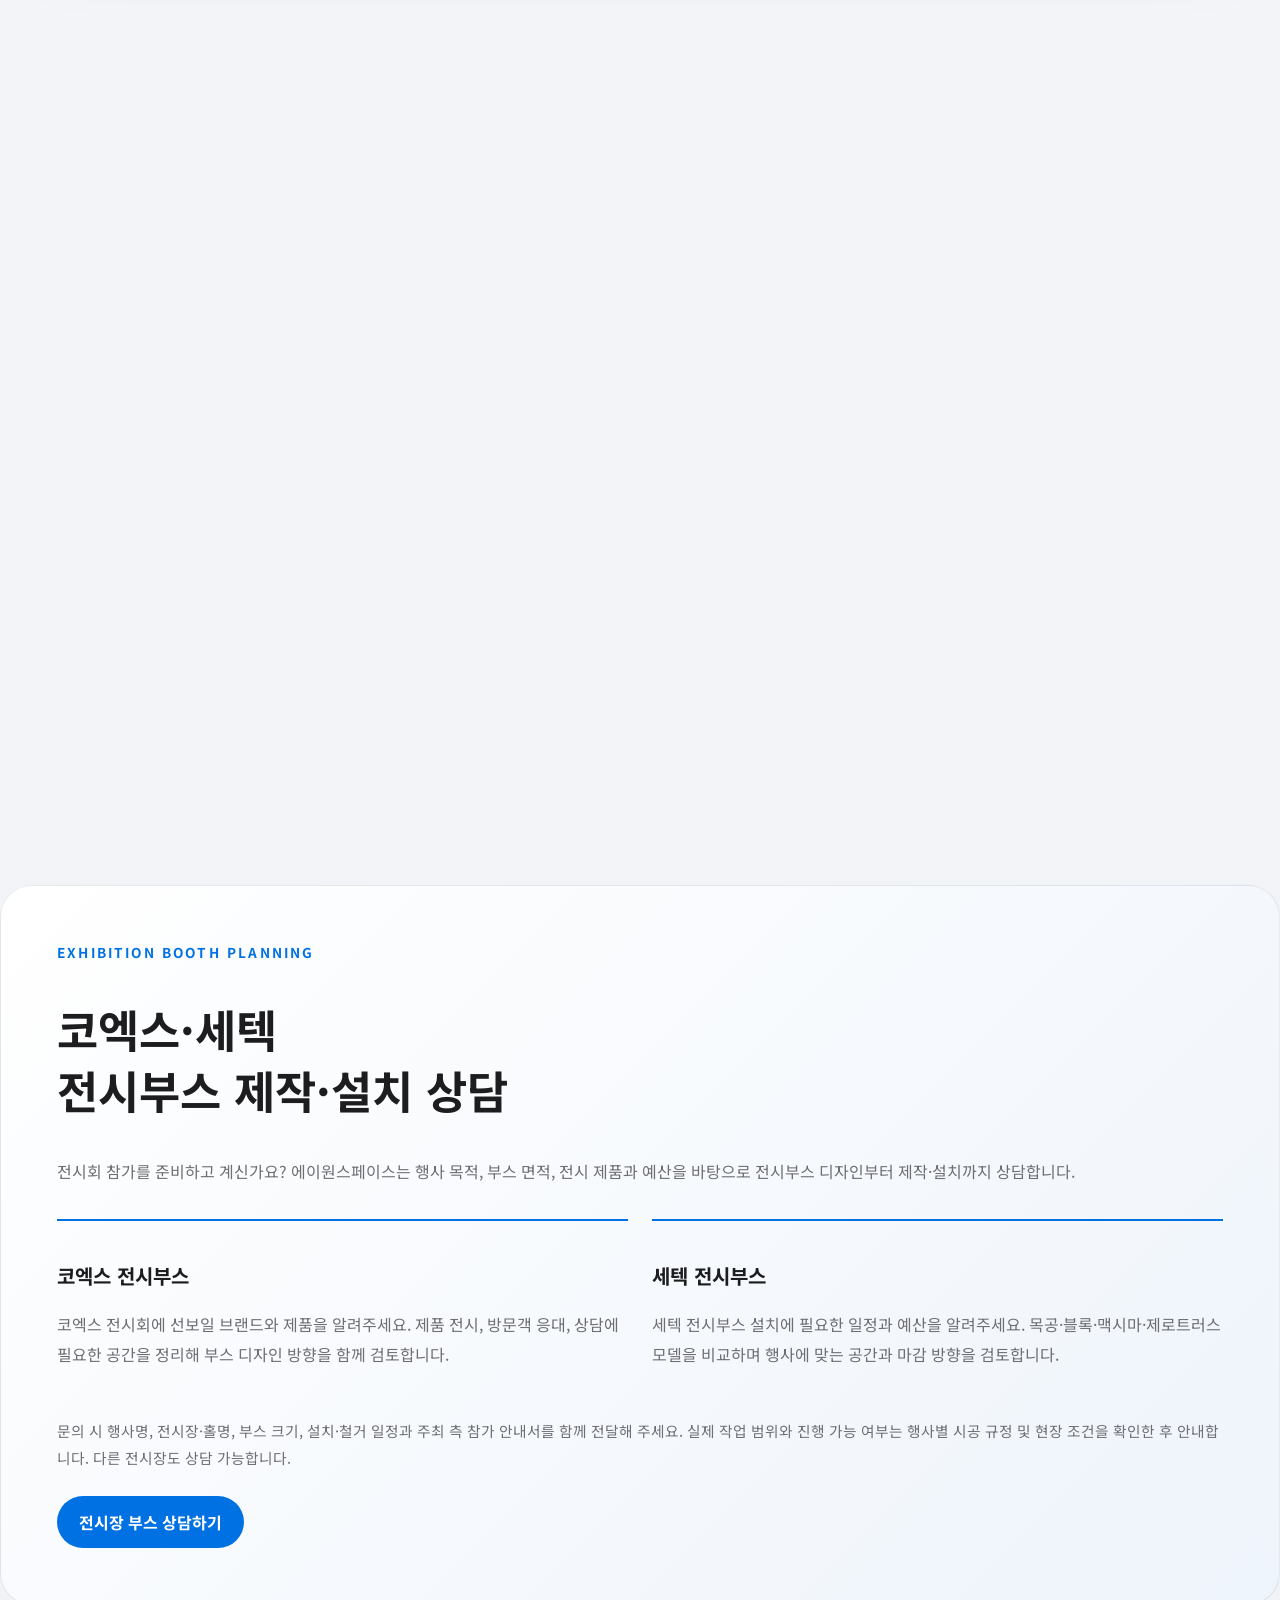
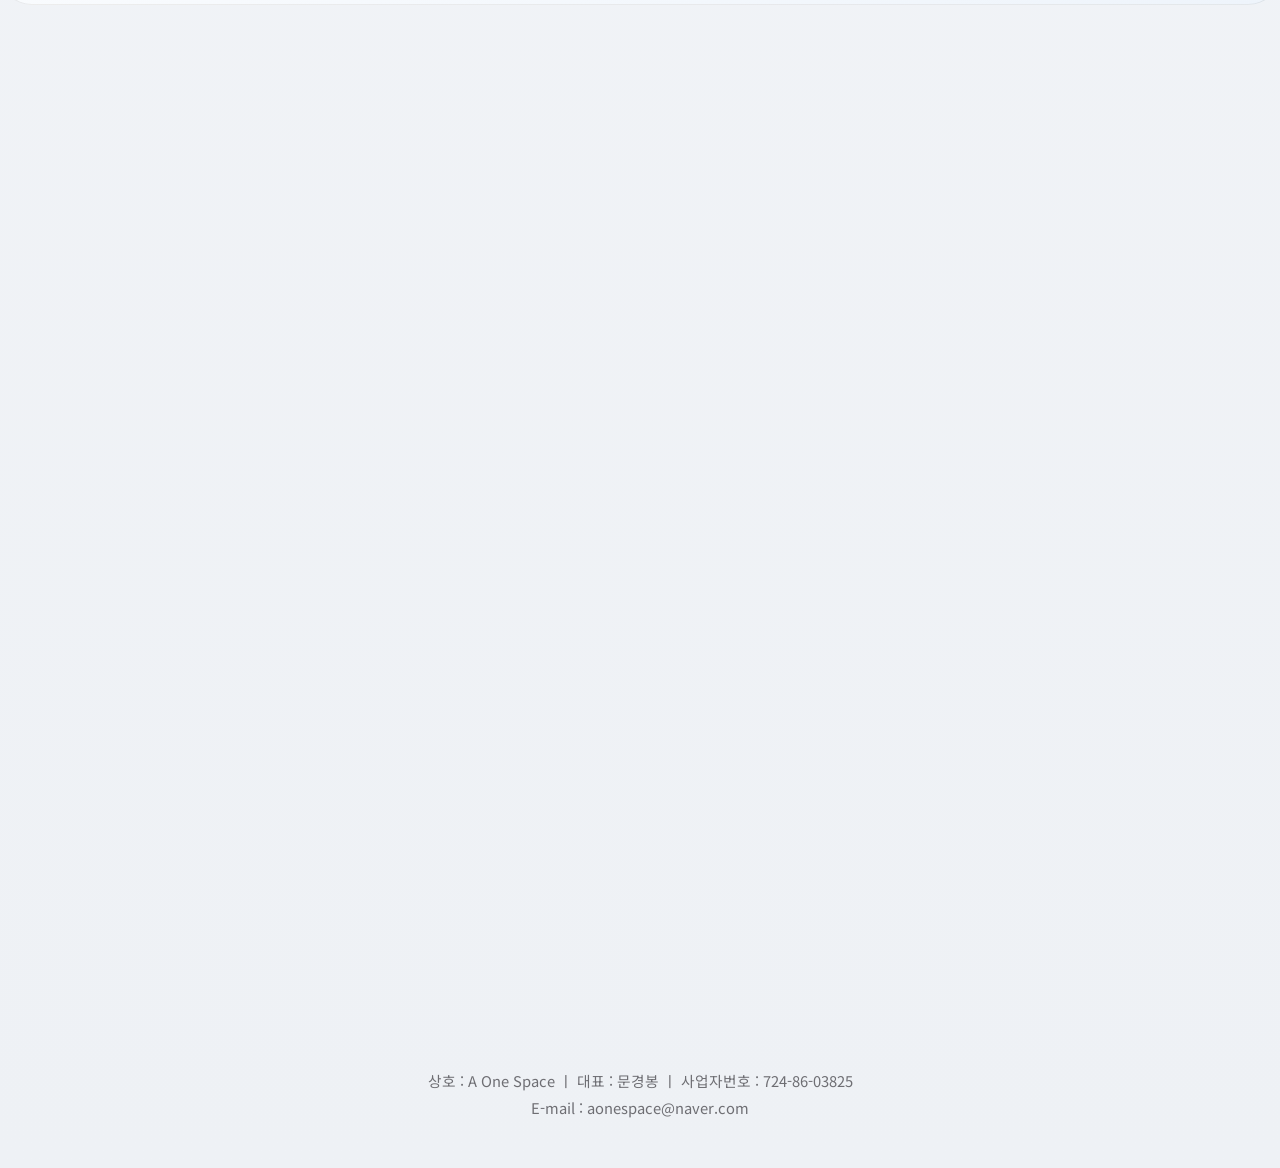
==== commit 06f25b0b: "Link photo management directly to Pages CMS" ====
--- a/index.html
+++ b/index.html
@@ -285,7 +285,7 @@
     <p>E-mail : aonespace@naver.com</p>
   </footer>
 
-  <a class="photo-admin-link" href="admin/">사진 관리</a>
+  <a class="photo-admin-link" href="https://app.pagescms.org/aonespace57-cyber/my-website2/main/file/featured">사진 관리</a>
 
   <div class="lightbox" id="lightbox" aria-hidden="true">
     <button class="lightbox-nav lightbox-prev" type="button" aria-label="이전 이미지">‹</button>
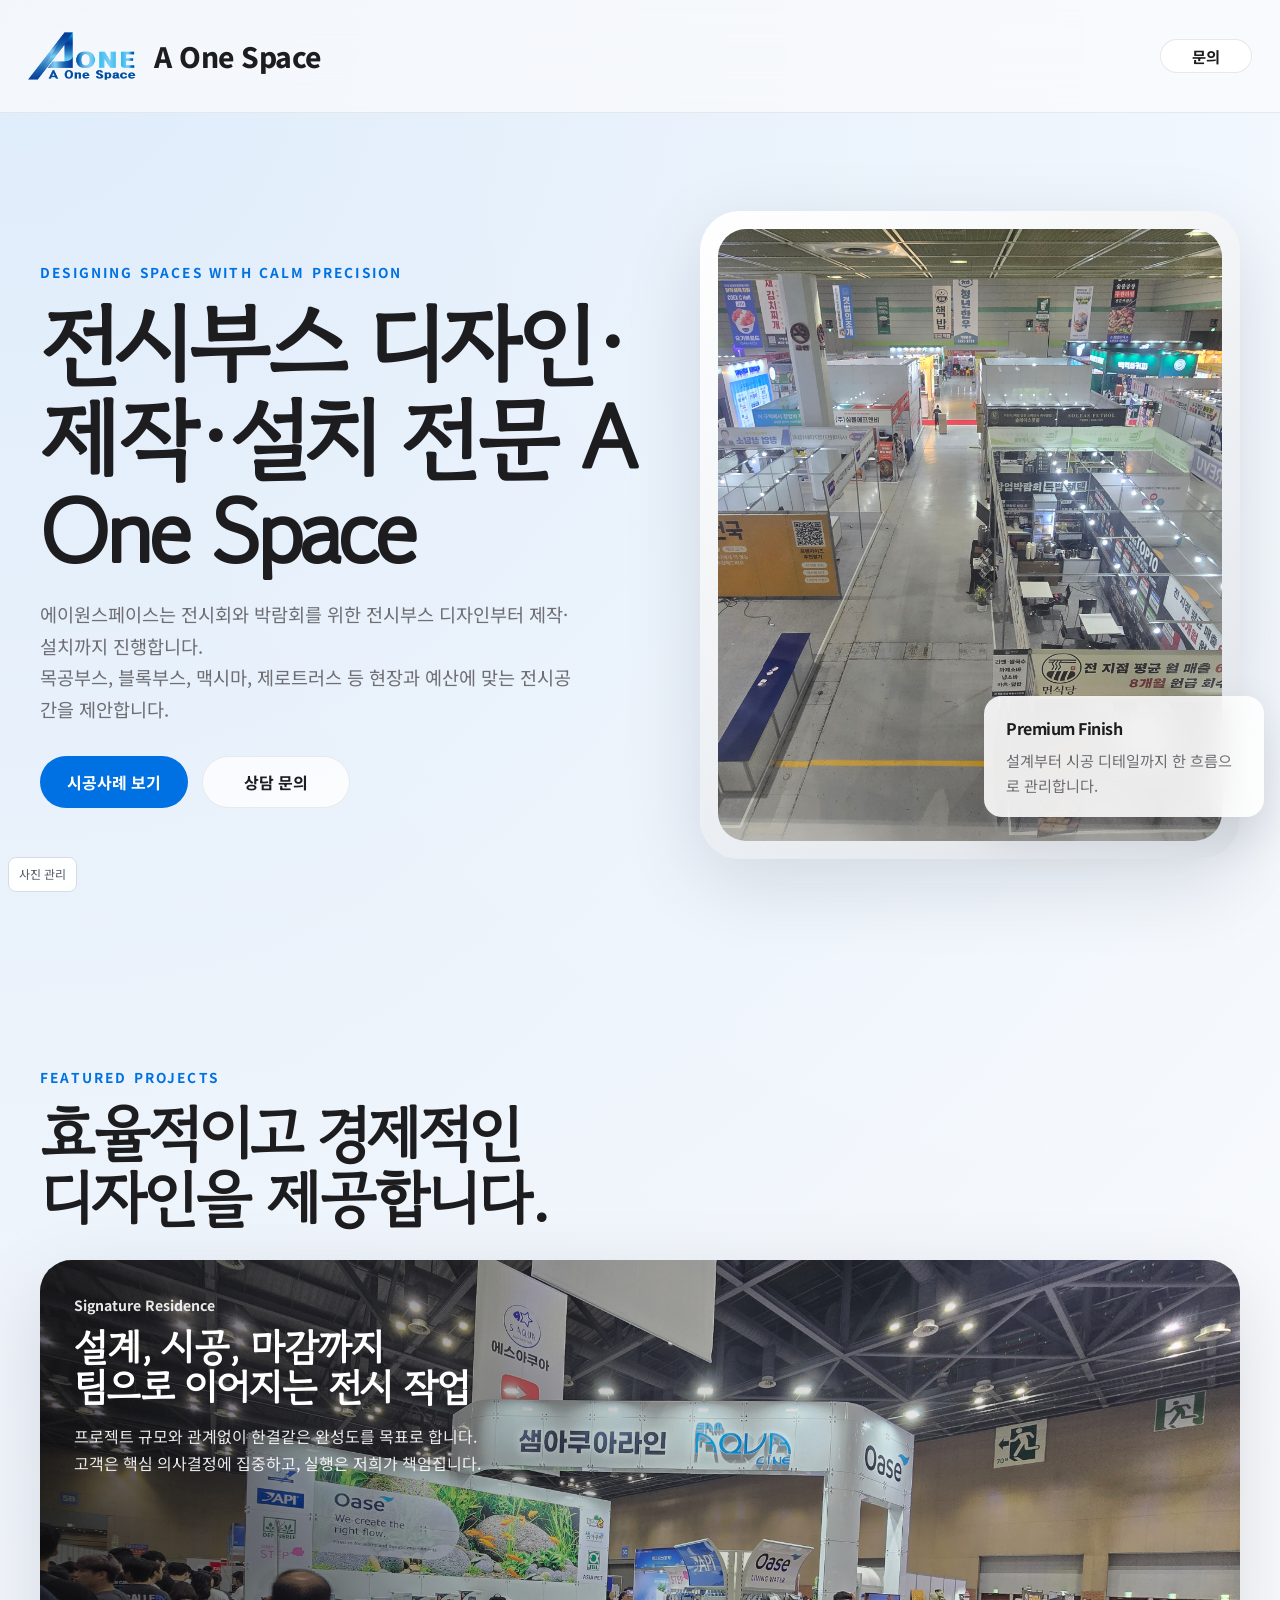
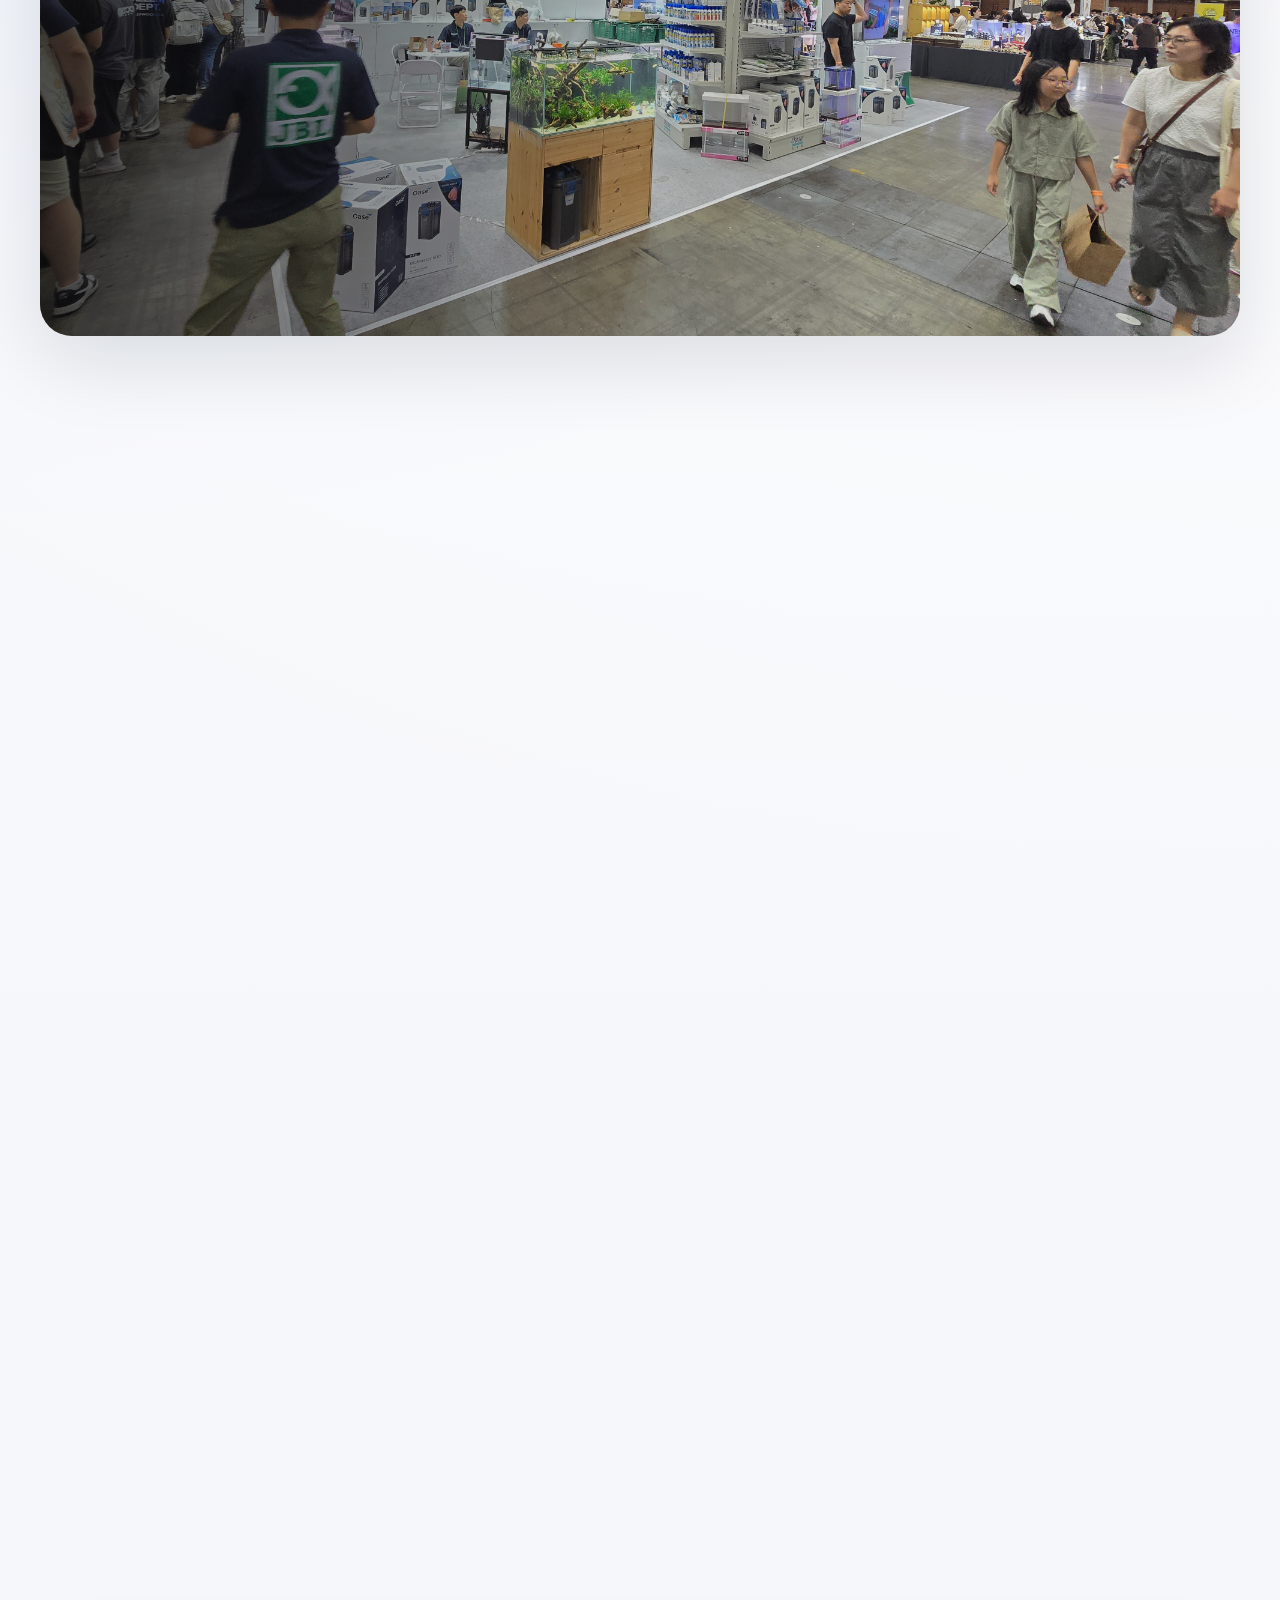
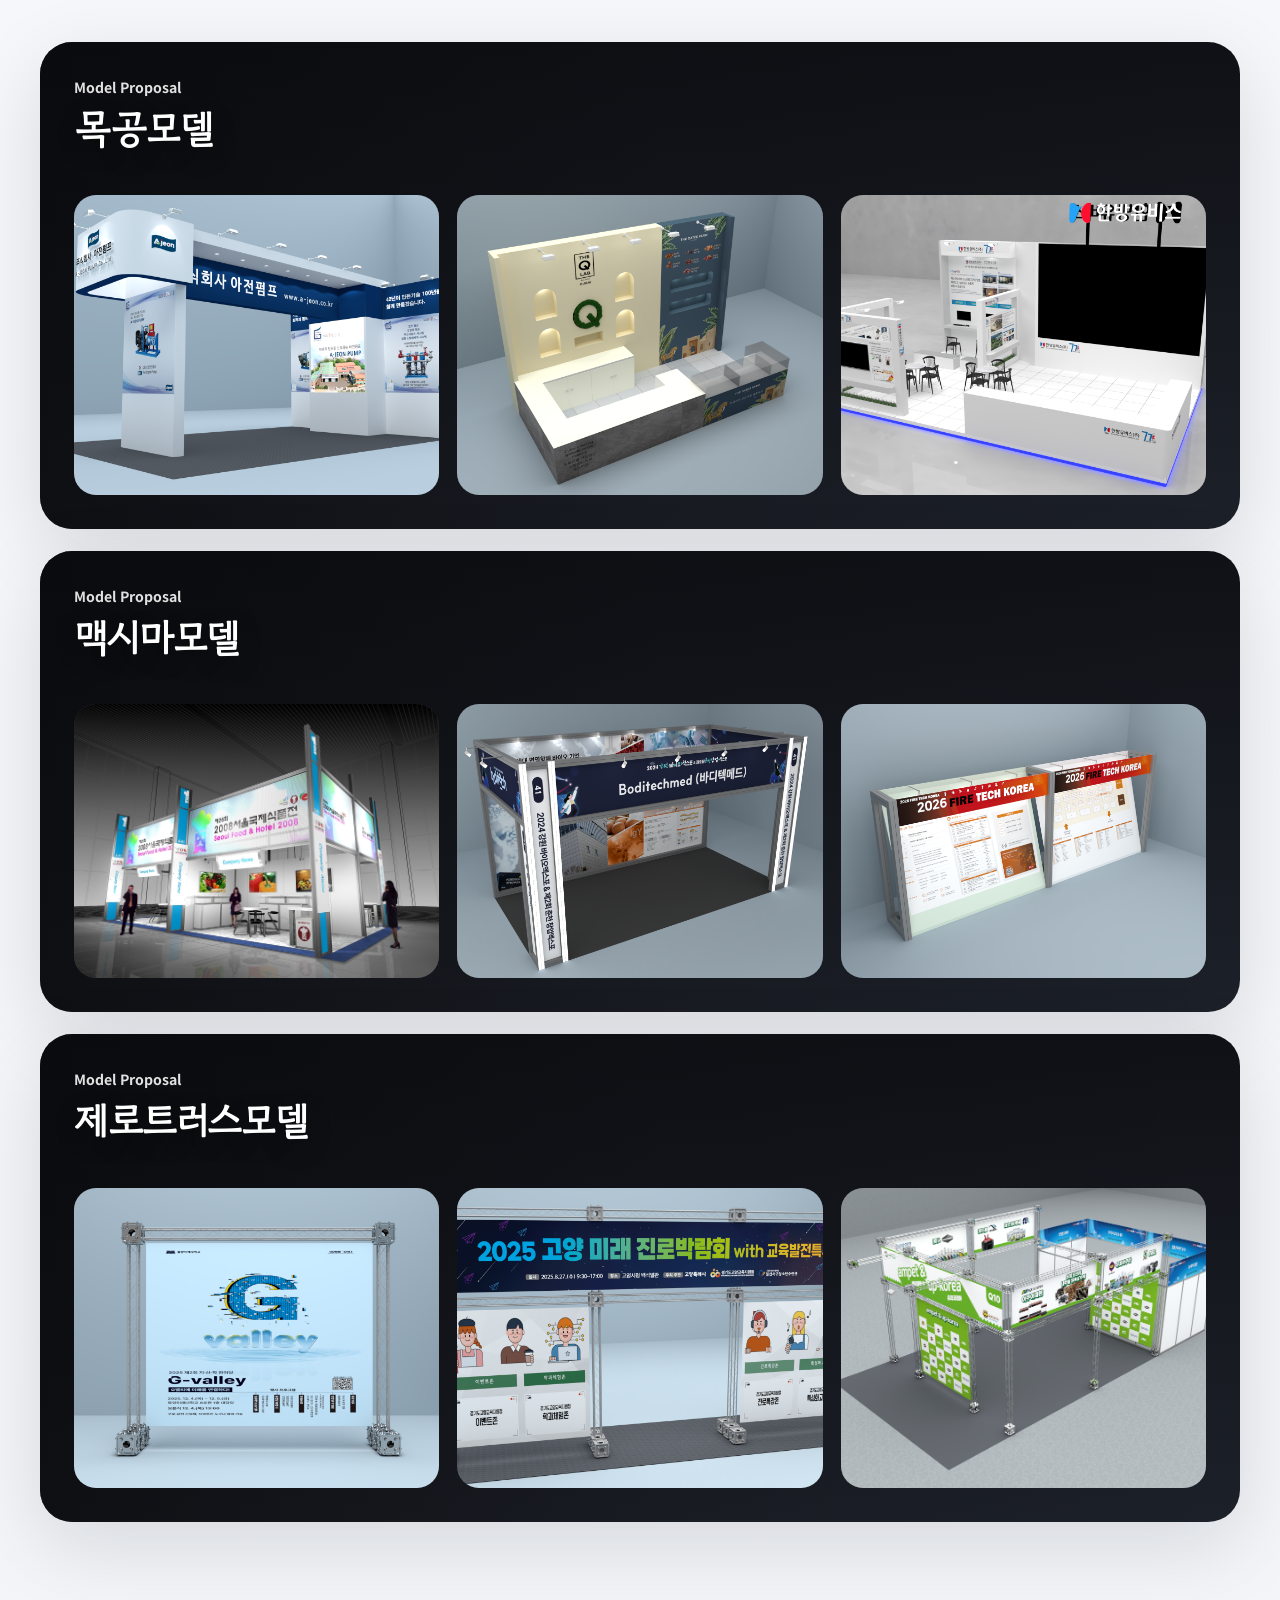
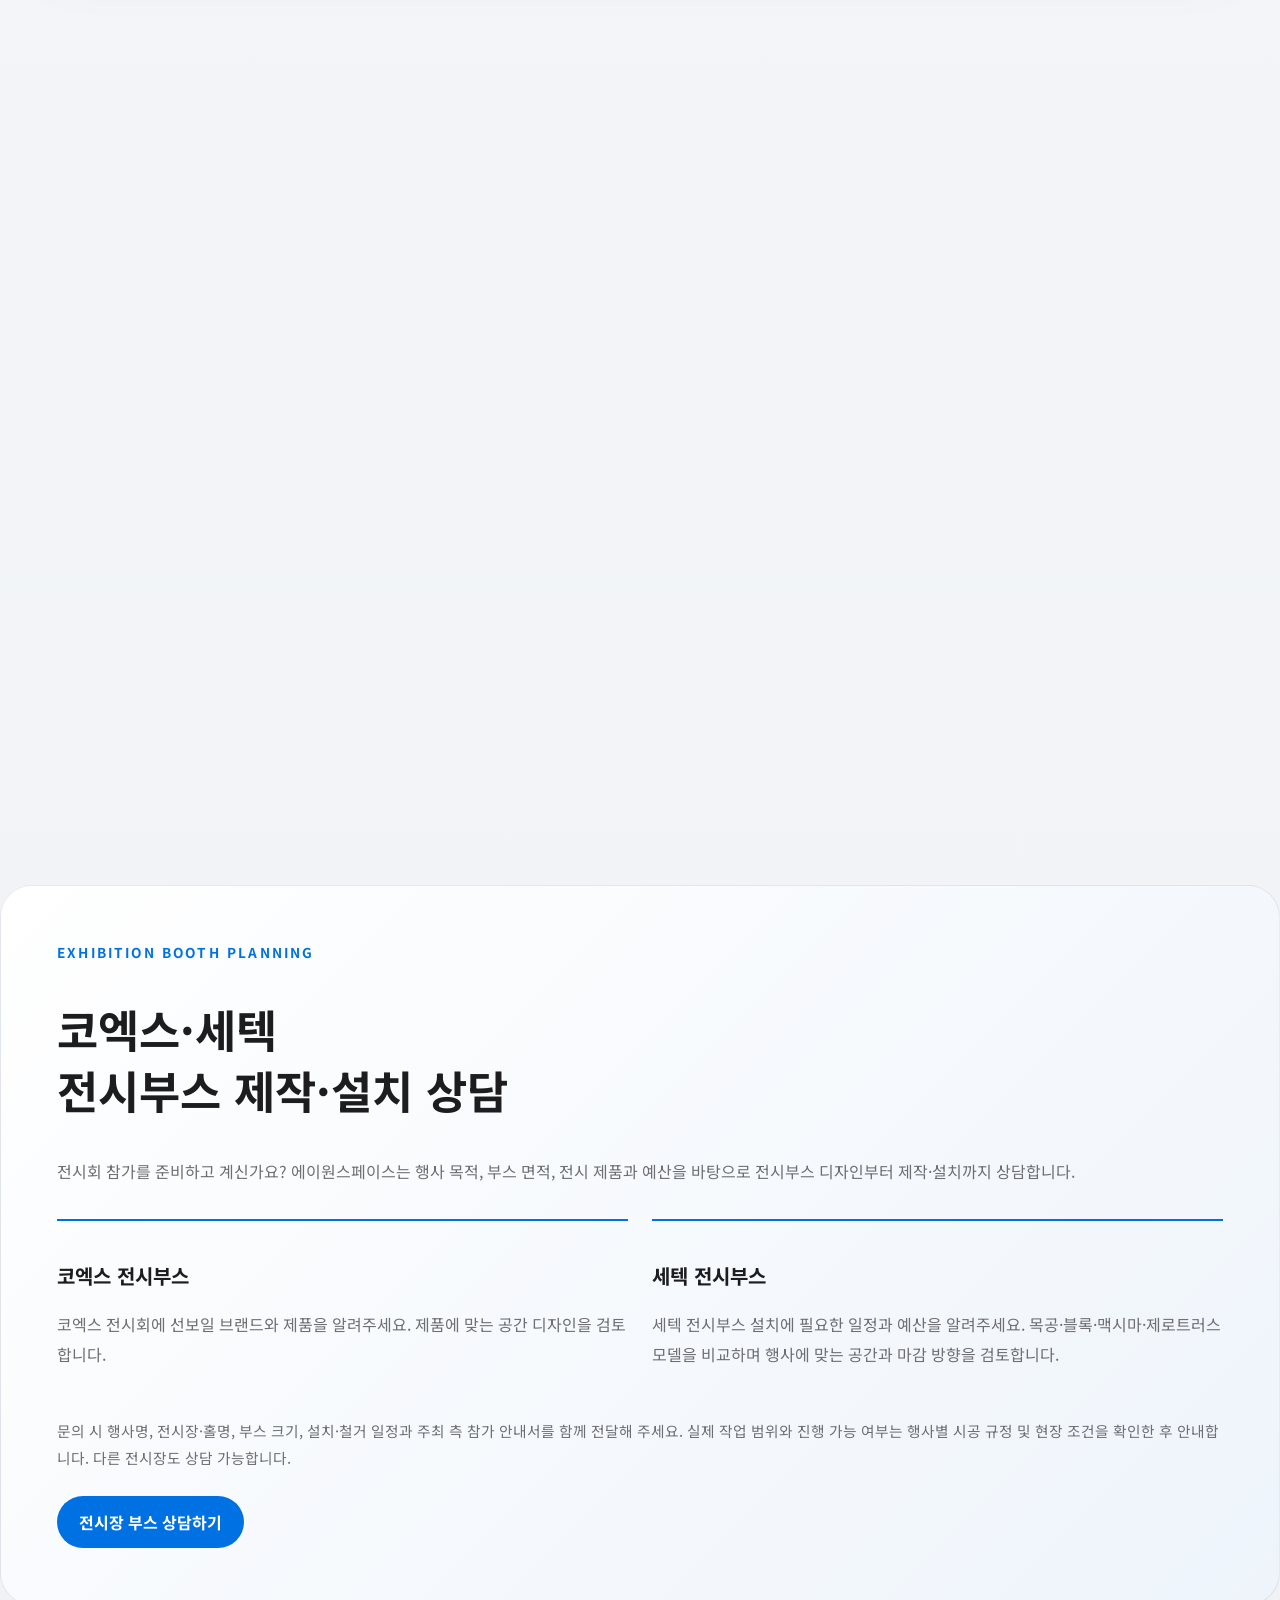
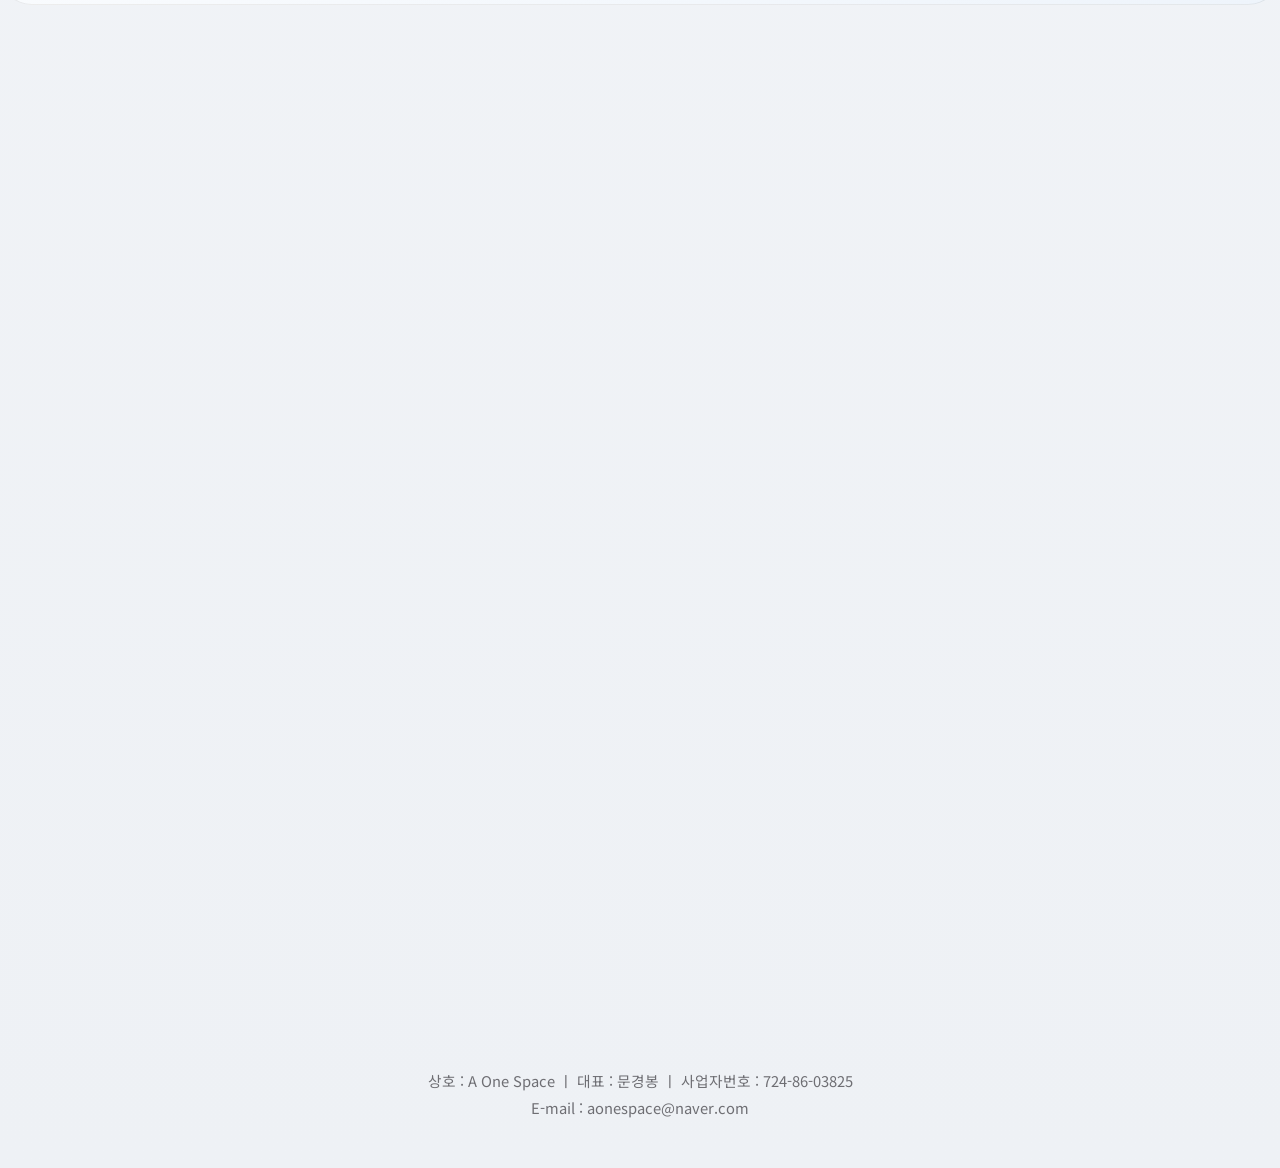
==== commit 58fcb5ec: "Update COEX consultation copy" ====
--- a/index.html
+++ b/index.html
@@ -229,7 +229,7 @@
       <div class="venue-grid">
         <article>
           <h3>코엑스 전시부스</h3>
-          <p>코엑스 전시회에 선보일 브랜드와 제품을 알려주세요. 제품 전시, 방문객 응대, 상담에 필요한 공간을 정리해 부스 디자인 방향을 함께 검토합니다.</p>
+          <p>코엑스 전시회에 선보일 브랜드와 제품을 알려주세요. 제품에 맞는 공간 디자인을 검토합니다.</p>
         </article>
         <article>
           <h3>세텍 전시부스</h3>
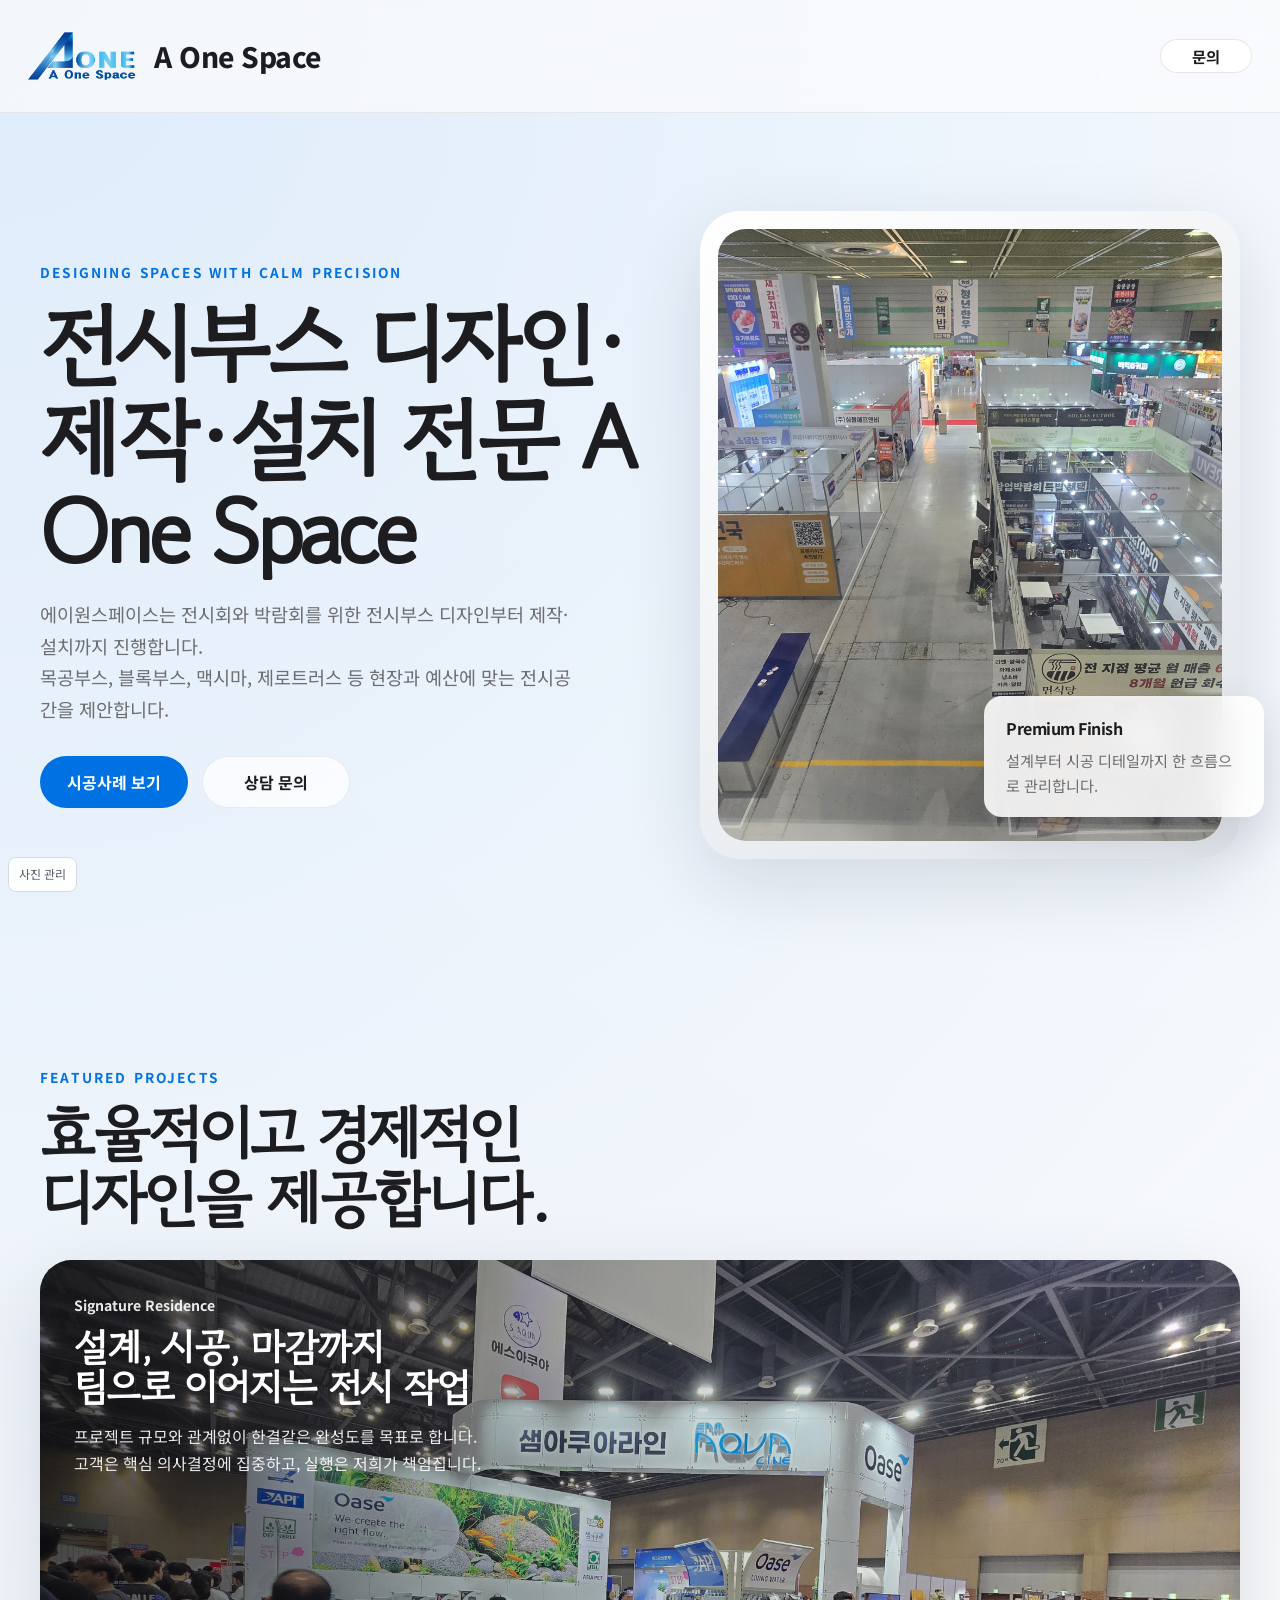
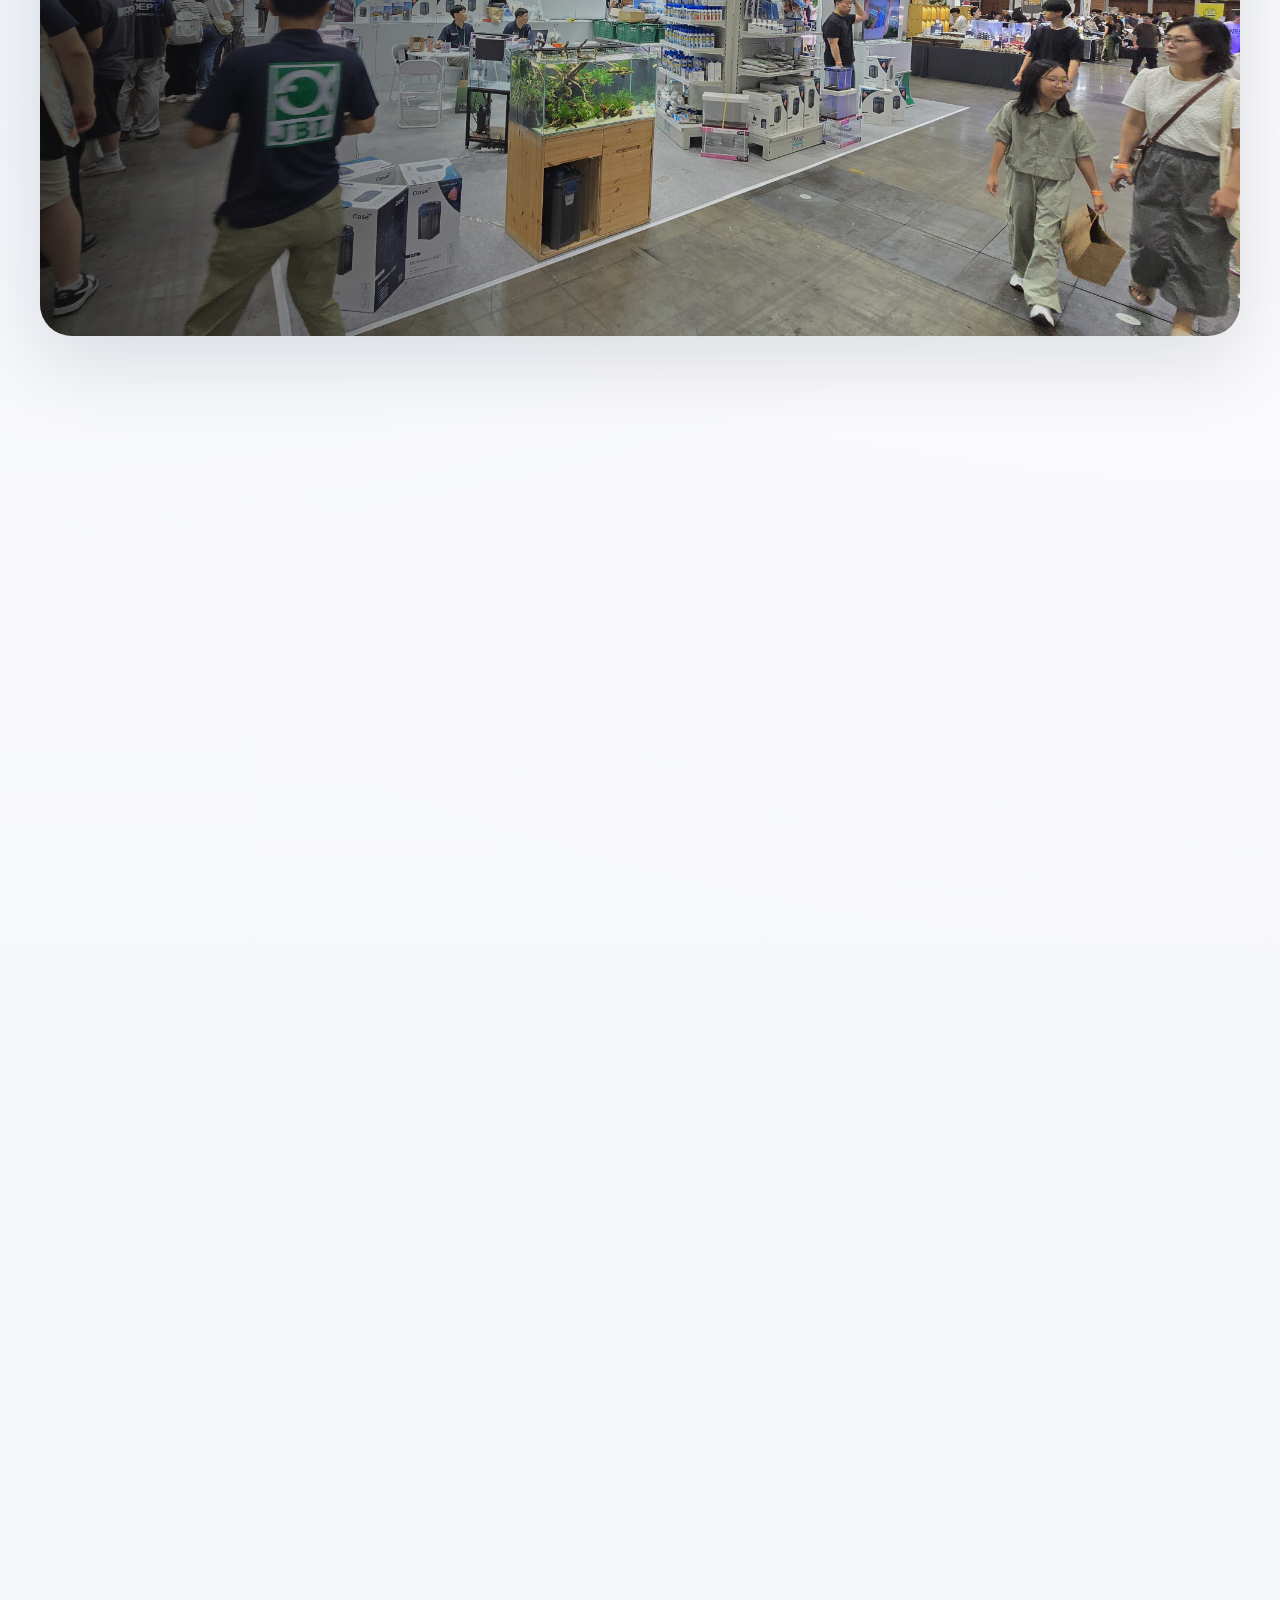
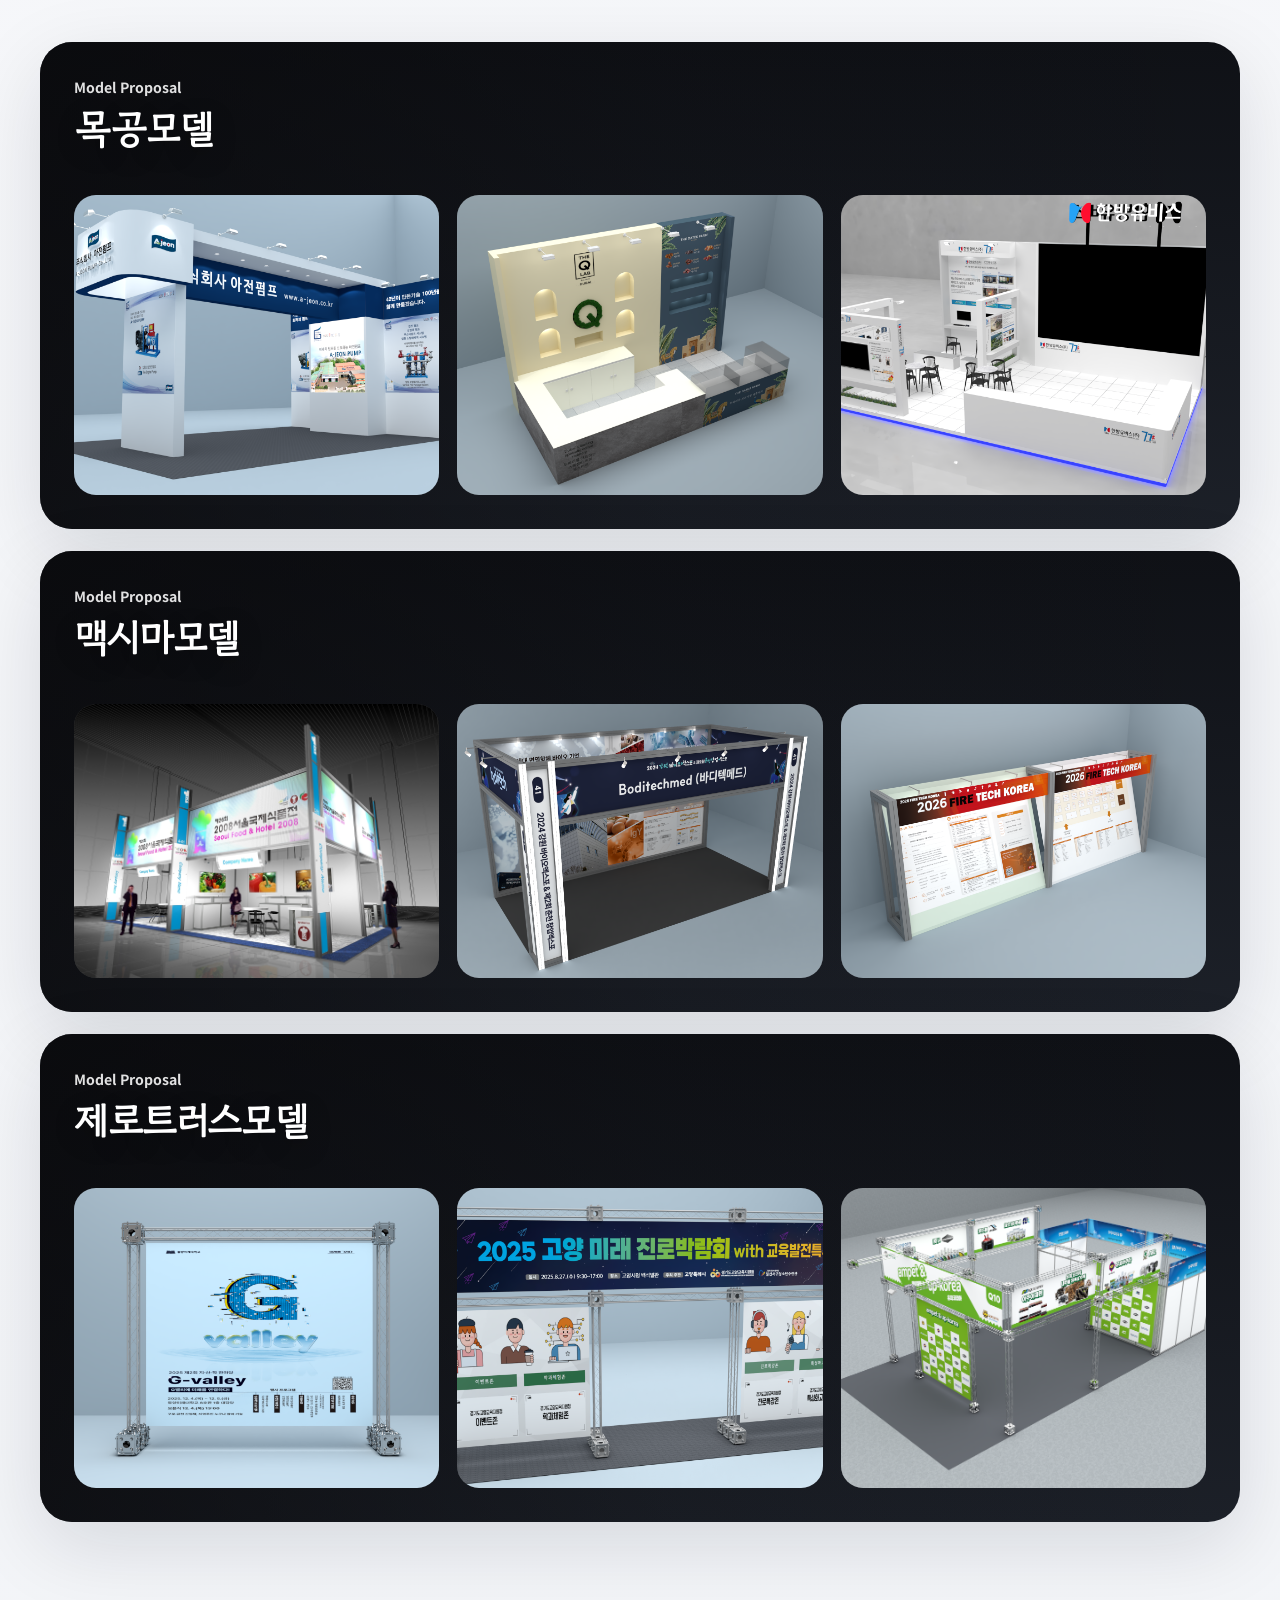
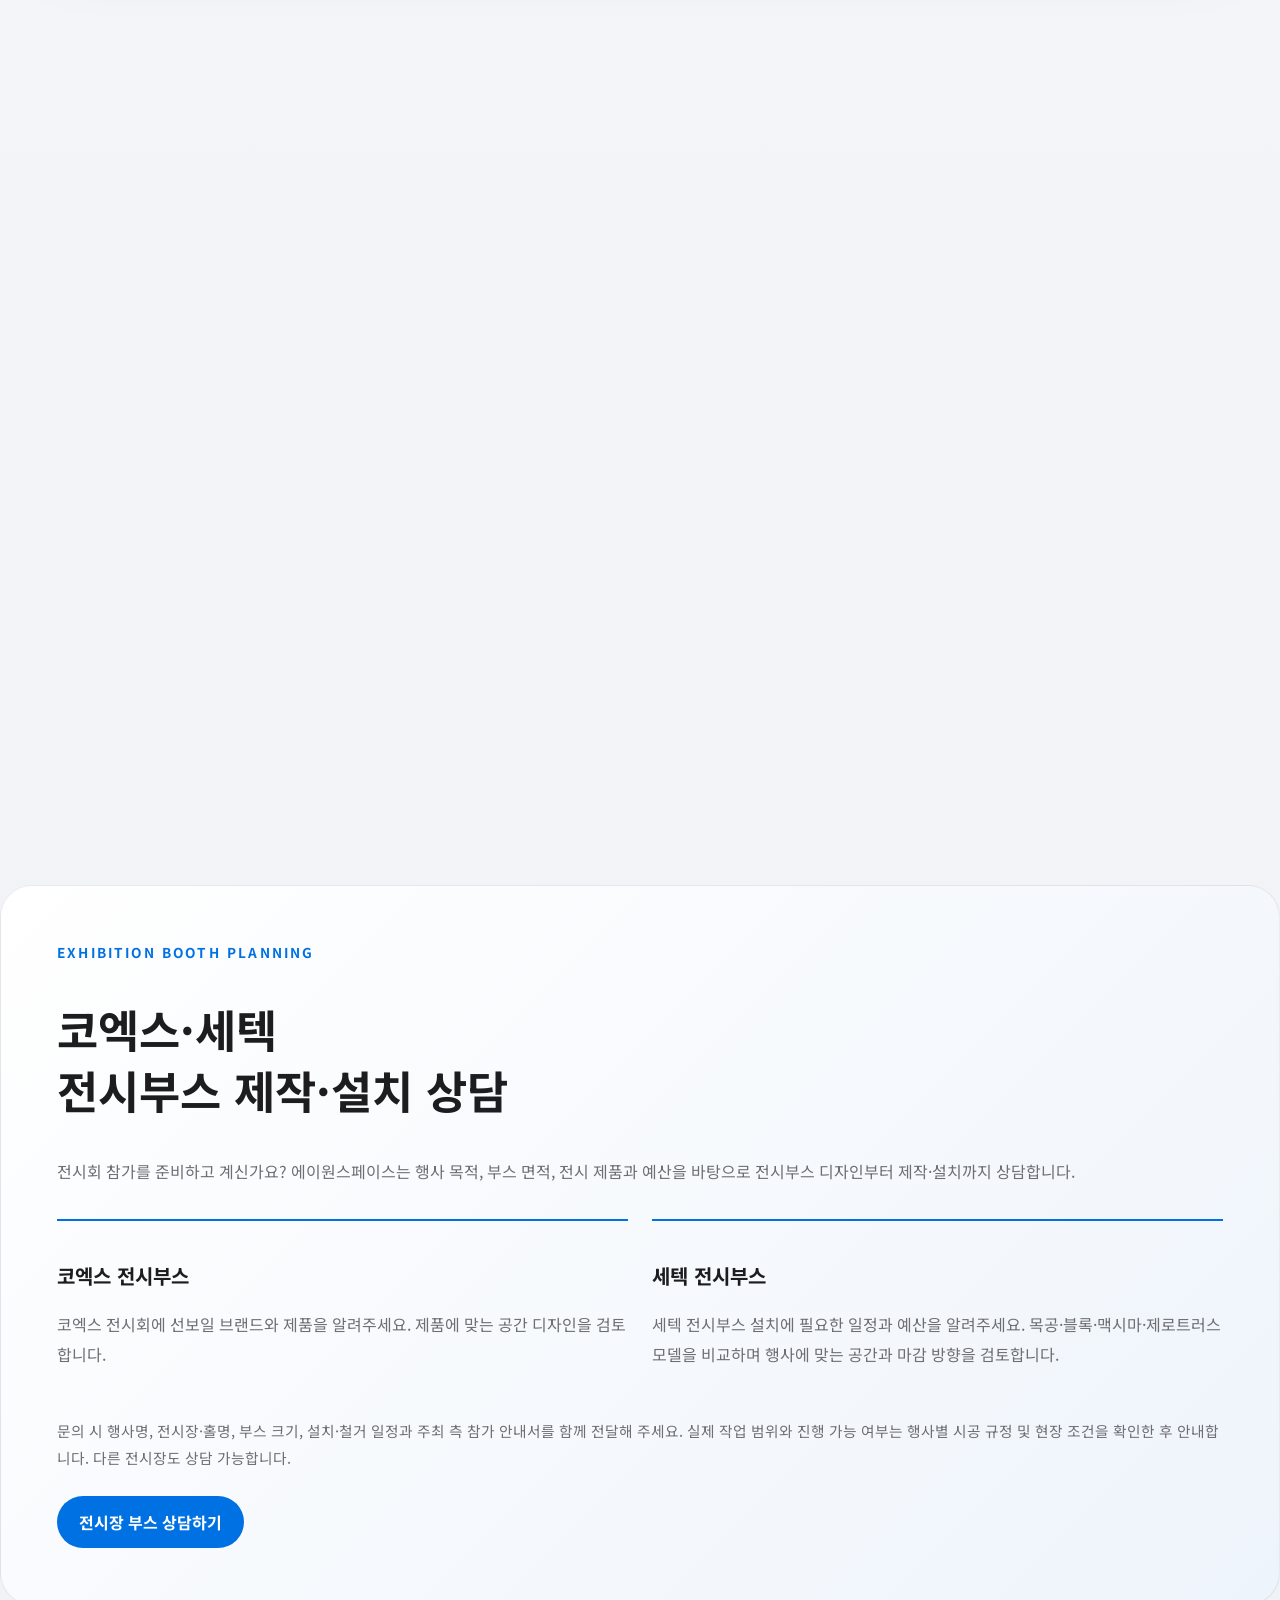
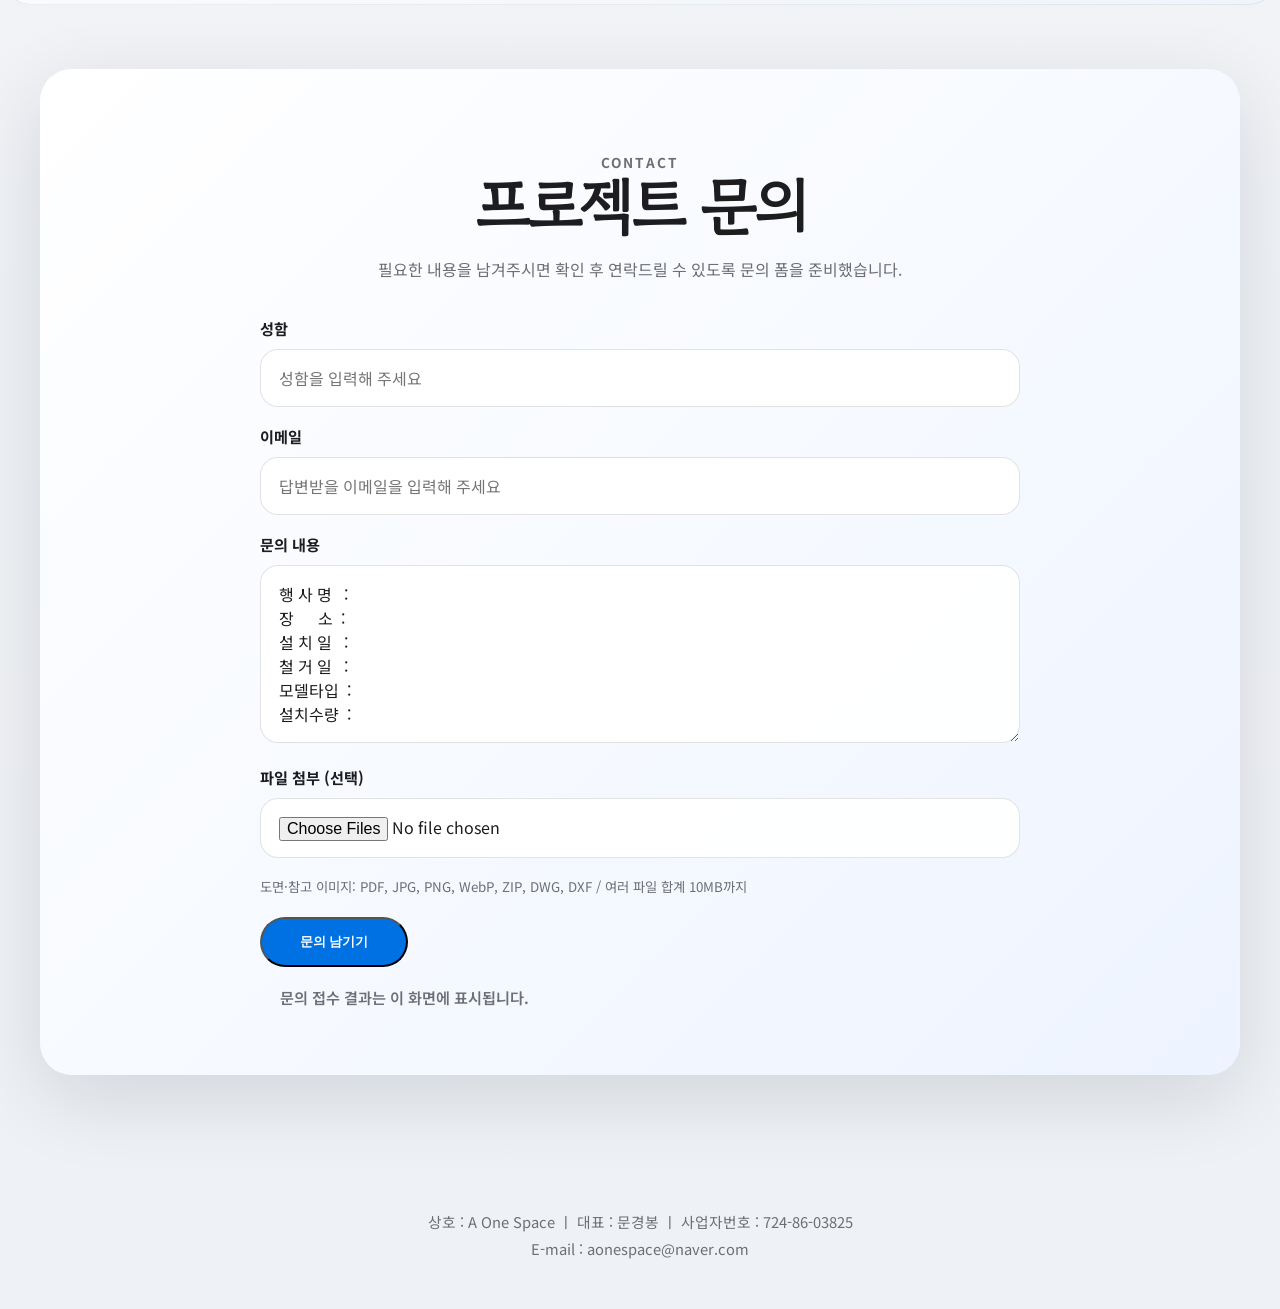
==== commit 4d349494: "Support inquiry attachments through multipart form submission" ====
--- a/index.html
+++ b/index.html
@@ -245,7 +245,7 @@
         <p class="eyebrow">Contact</p>
         <h2>프로젝트 문의</h2>
         <p>필요한 내용을 남겨주시면 확인 후 연락드릴 수 있도록 문의 폼을 준비했습니다.</p>
-        <form class="contact-form" action="https://formsubmit.co/aonespace@naver.com" method="POST">
+        <form class="contact-form" action="https://formsubmit.co/aonespace@naver.com" method="POST" enctype="multipart/form-data">
           <input type="hidden" name="_subject" value="A One Space 홈페이지 문의">
           <input type="hidden" name="_template" value="table">
           <input type="hidden" name="_captcha" value="false">
@@ -273,6 +273,14 @@
  </textarea>
           </label>
 
+          <label class="form-field">
+            <span>파일 첨부 (선택)</span>
+            <input type="file" id="inquiry-files" name="attachment" multiple accept=".pdf,.jpg,.jpeg,.png,.webp,.zip,.dwg,.dxf" aria-describedby="attachment-help attachment-summary">
+          </label>
+          <small id="attachment-help">도면·참고 이미지: PDF, JPG, PNG, WebP, ZIP, DWG, DXF / 여러 파일 합계 10MB까지</small>
+          <p id="attachment-summary" aria-live="polite"></p>
+          <button type="button" id="clear-attachments" hidden>첨부 취소</button>
+
           <button type="submit" class="button button-primary submit-button">문의 남기기</button>
           <p class="form-status" role="status" aria-live="polite" aria-atomic="true">문의 접수 결과는 이 화면에 표시됩니다.</p>
         </form>
@@ -311,6 +319,7 @@
   </div>
 
   <script src="js/managed-photos.js"></script>
+  <script src="js/attachment-submit.js"></script>
   <script src="js/script.js"></script>
 </body>
 </html>
--- a/css/style.css
+++ b/css/style.css
@@ -689,6 +689,28 @@
   margin-top: 10px;
 }
 
+#attachment-help {
+  display: block;
+  color: var(--muted);
+  line-height: 1.7;
+}
+
+.contact-card #attachment-summary {
+  margin: 8px 0;
+  overflow-wrap: anywhere;
+  font-size: 0.9rem;
+}
+
+#clear-attachments {
+  margin: 0 12px 8px 0;
+  padding: 6px 10px;
+  border: 1px solid var(--line);
+  border-radius: 8px;
+  background: white;
+  color: var(--text);
+  cursor: pointer;
+}
+
 .submit-button:disabled {
   opacity: 0.65;
   cursor: wait;
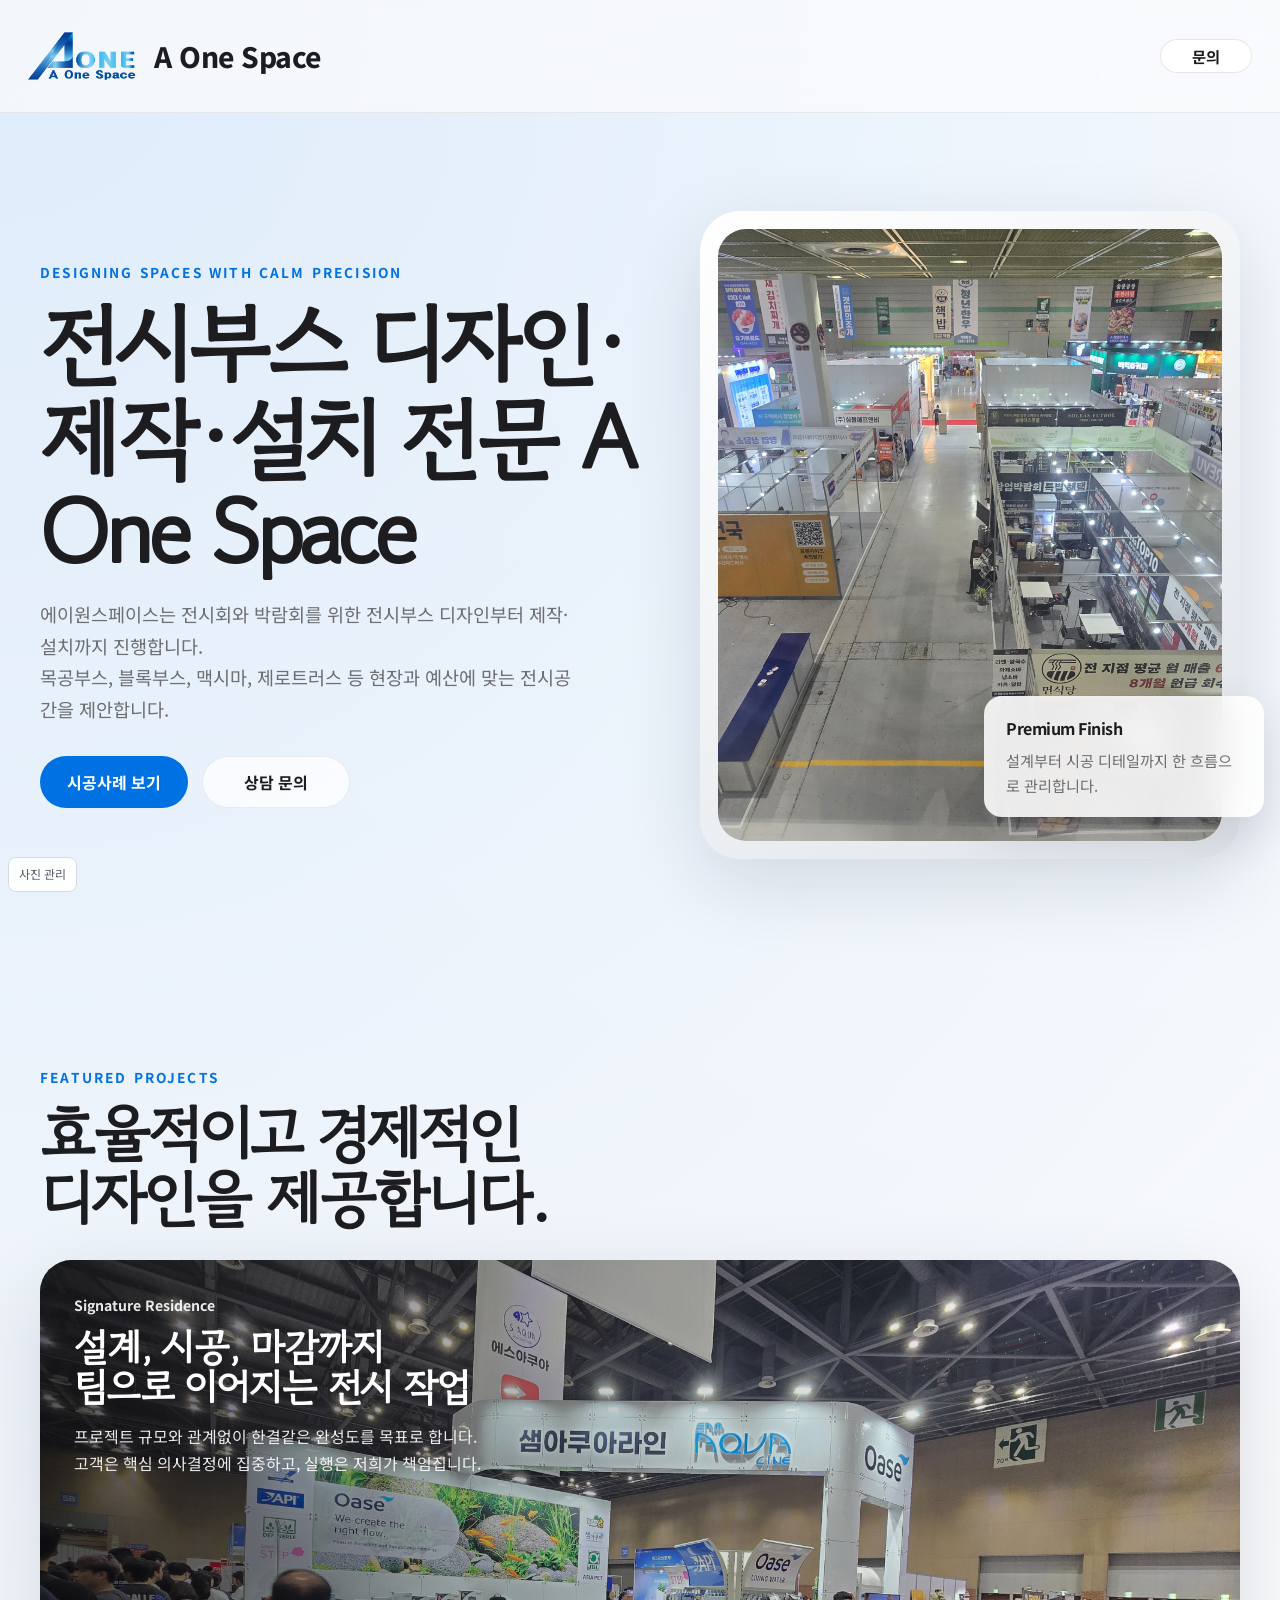
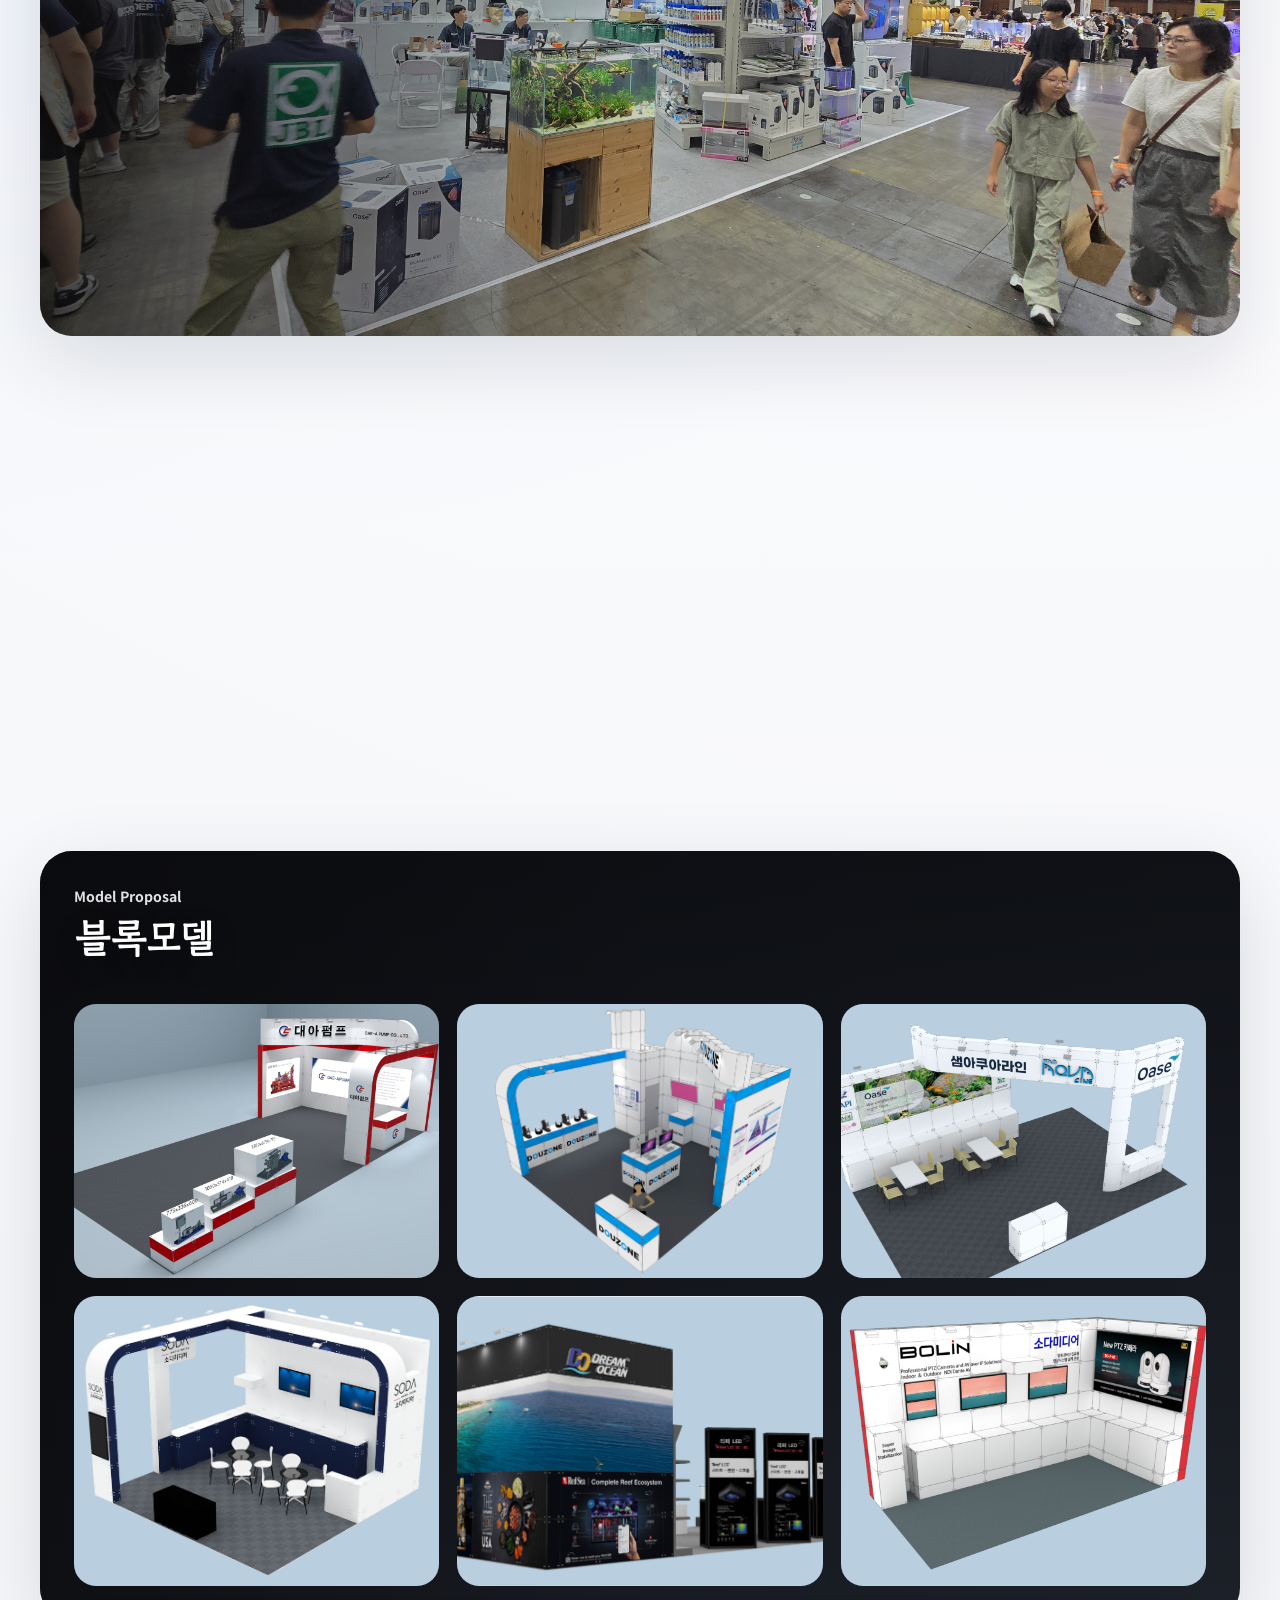
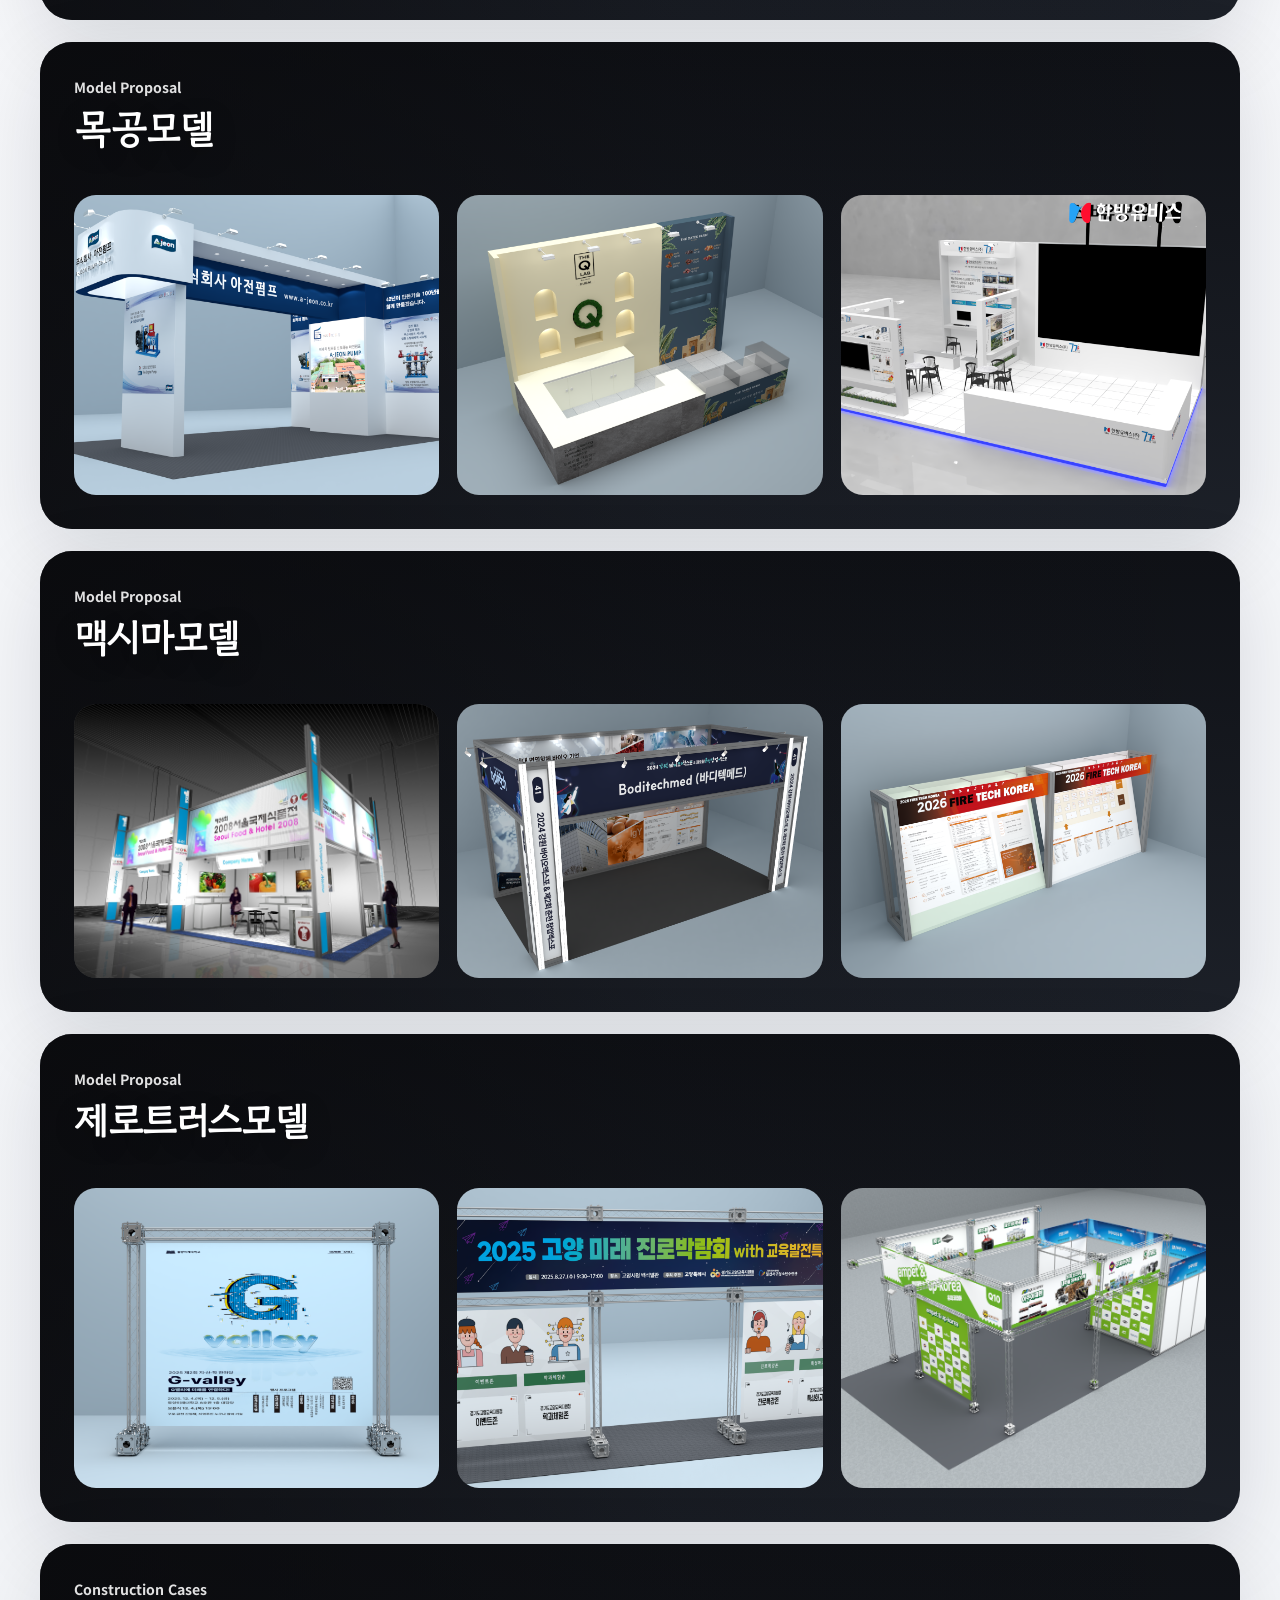
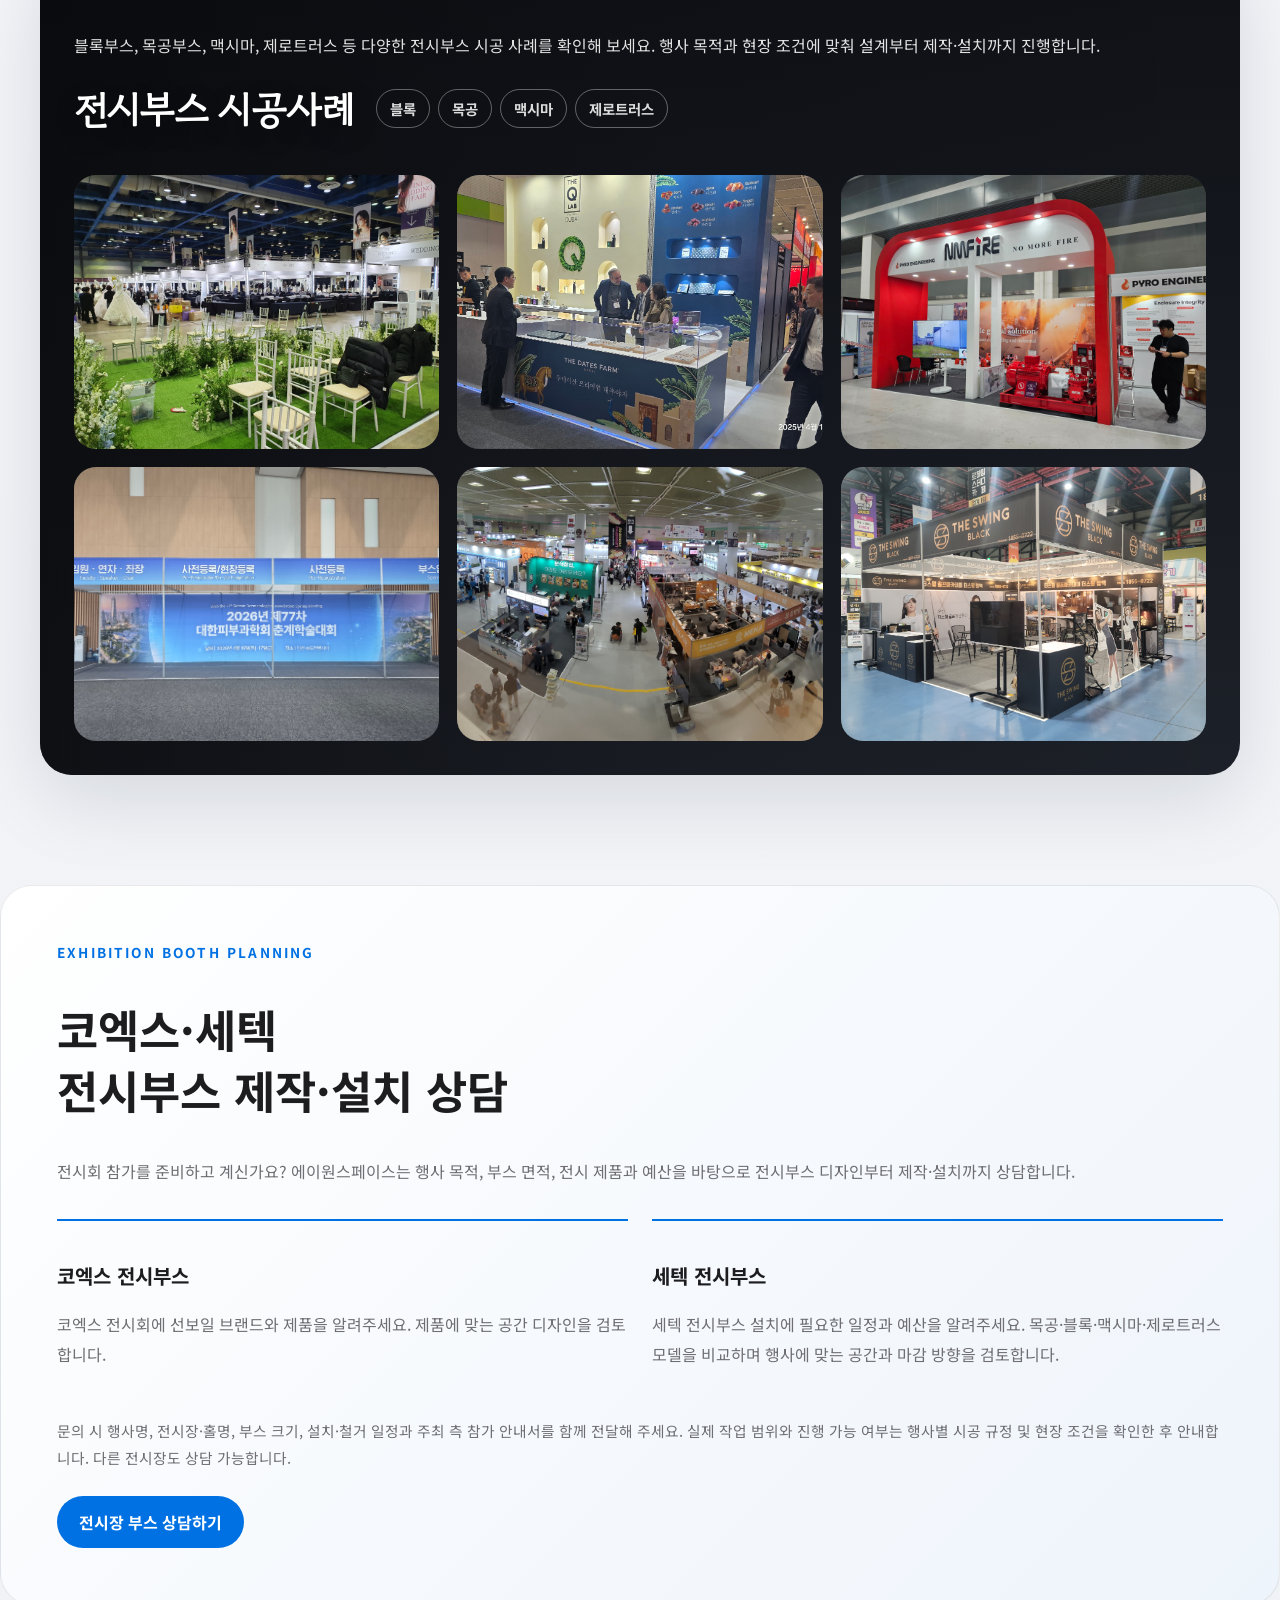
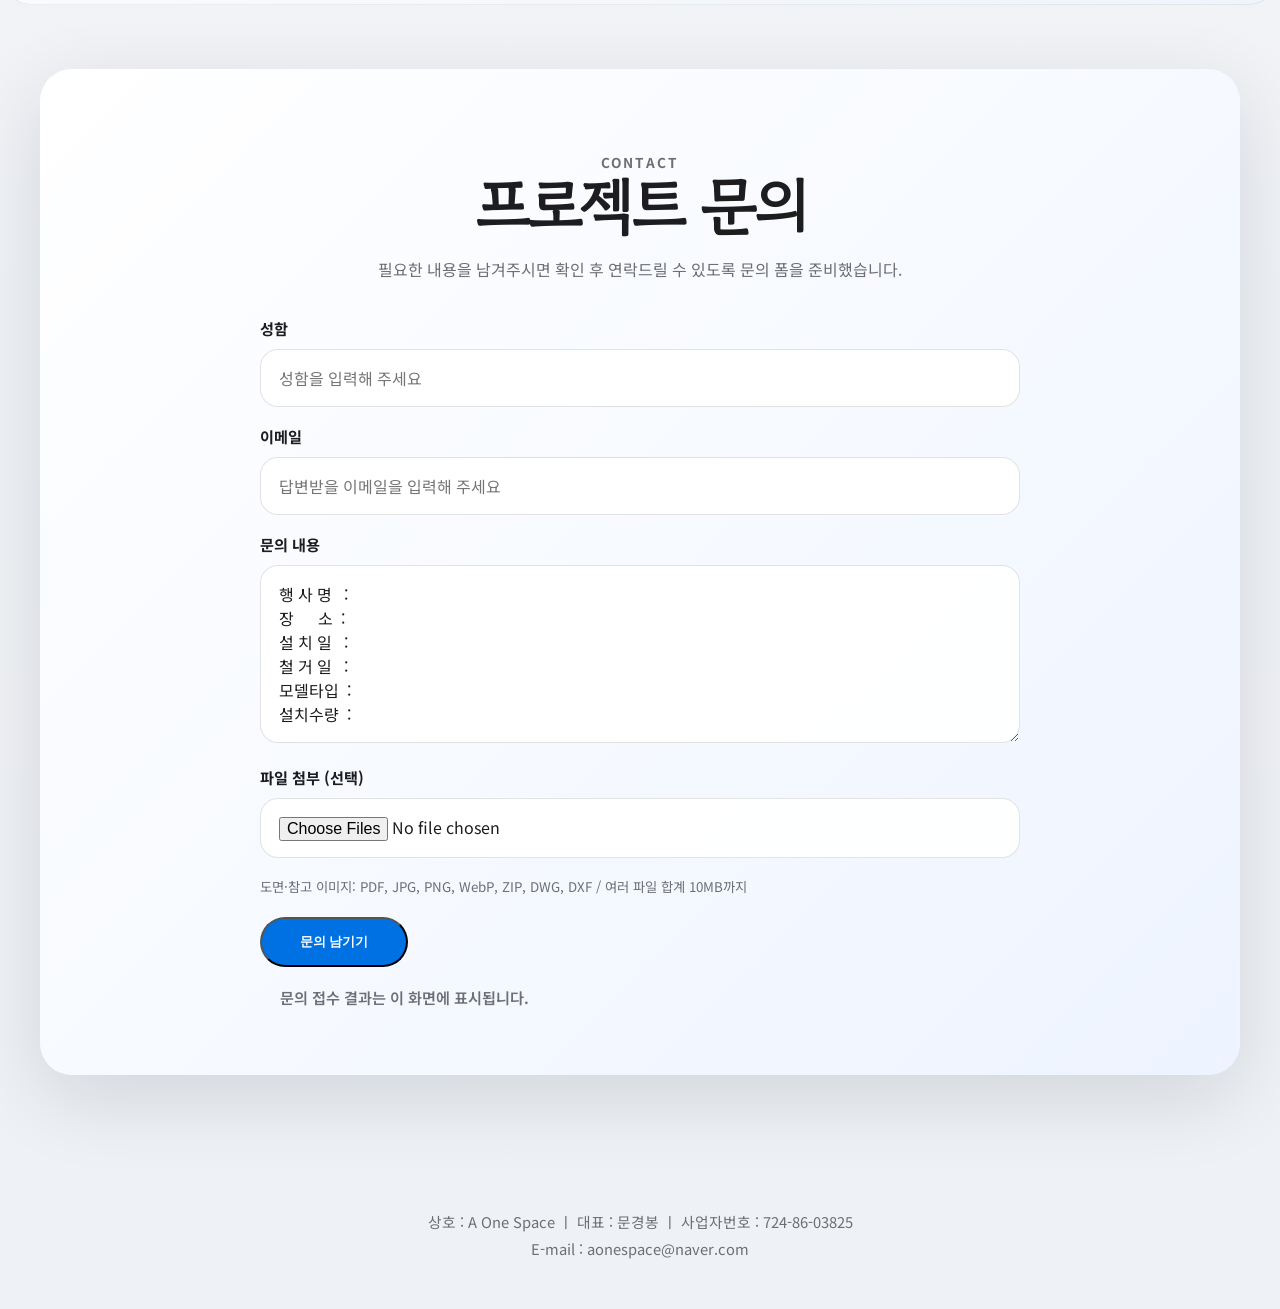
==== commit 8e6b603b: "Add IL woodwork construction photo" ====
--- a/index.html
+++ b/index.html
@@ -128,6 +128,7 @@
               <div class="color-tile image-tile"><img src="images/시공사례/목공/파이로엔지니어링.jpg" alt="파이로엔지니어링 목공 시공 사례 이미지"></div>
               <div class="color-tile image-tile"><img src="images/시공사례/목공/인덱스.jpg" alt="인덱스 목공 시공 사례 이미지"></div>
               <div class="color-tile image-tile"><img src="images/시공사례/목공/한방유비스.jpg" alt="한방유비스 목공 시공 사례 이미지"></div>
+              <div class="color-tile image-tile"><img src="images/시공사례/목공/아이엘.jpg" alt="아이엘 목공 시공 사례 이미지"></div>
             </div>
           </div>
 
